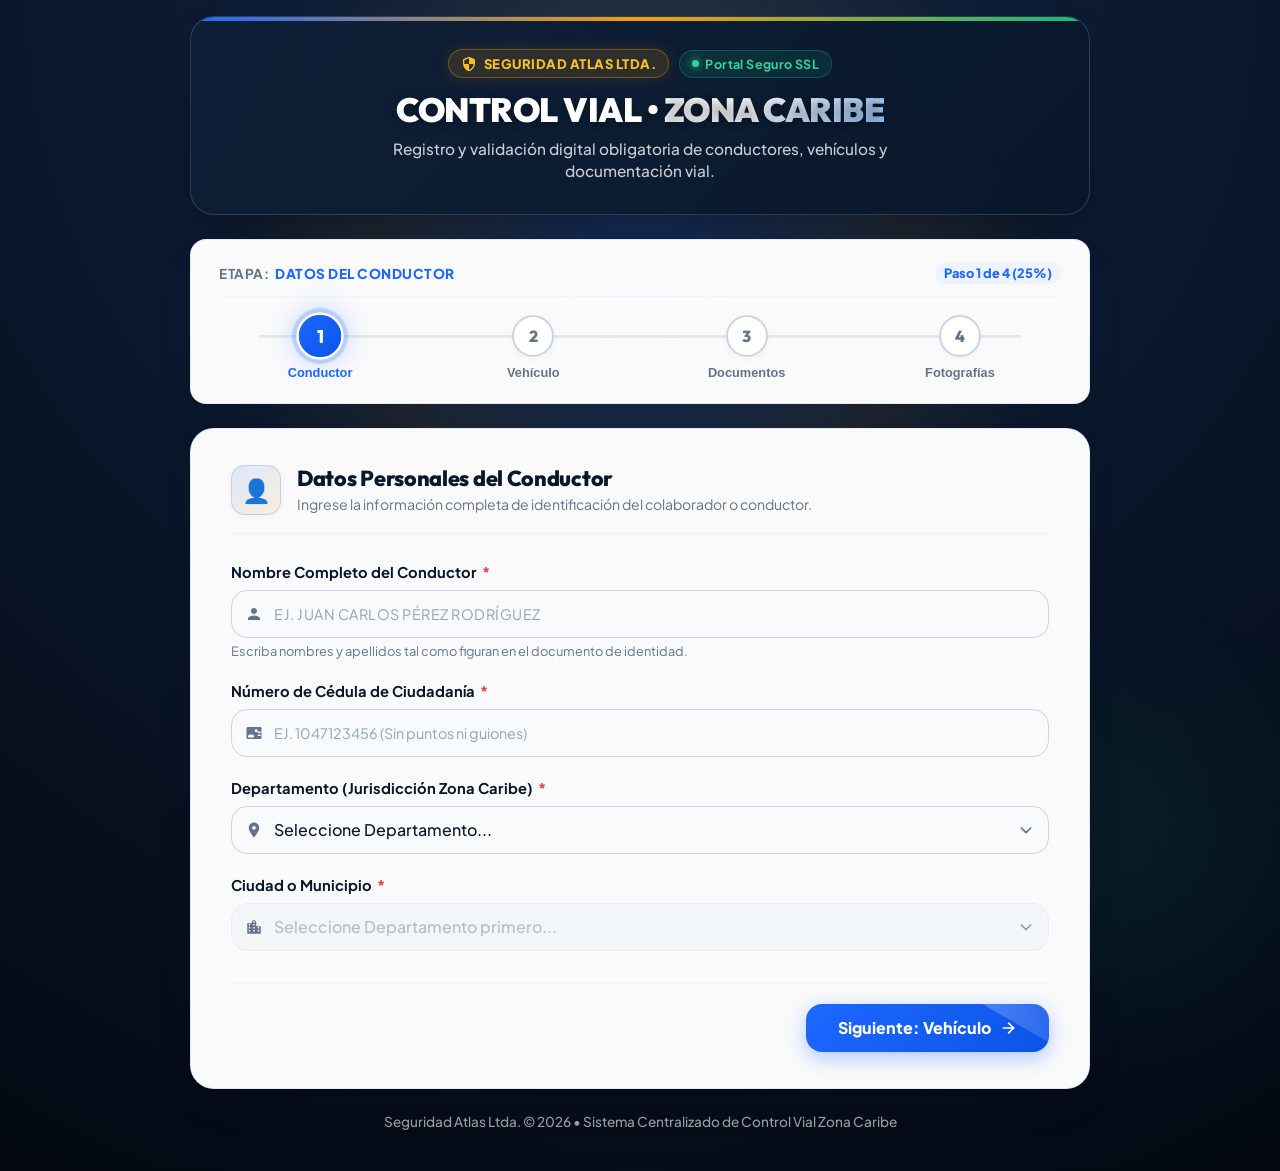
==== google_apps_script_index.html @ eeb98d51 "control vial" ====
<!DOCTYPE html>
<html lang="es">
<head>
  <meta charset="UTF-8">
  <meta name="viewport" content="width=device-width, initial-scale=1.0, maximum-scale=5.0, viewport-fit=cover">
  <title>Control Vial - Registro Caribe | Seguridad Atlas</title>
  
  <!-- Modern Google Fonts -->
  <link rel="preconnect" href="https://fonts.googleapis.com">
  <link rel="preconnect" href="https://fonts.gstatic.com" crossorigin>
  <link href="https://fonts.googleapis.com/css2?family=Outfit:wght@400;500;600;700;800;900&family=Plus+Jakarta+Sans:wght@300;400;500;600;700;800&display=swap" rel="stylesheet">
  
  <style>
/* ==========================================================================
   CONTROL VIAL - SEGURIDAD ATLAS (ZONA CARIBE)
   100% Responsive Ultra-Modern Enterprise Design System
   ========================================================================== */

:root {
  /* Brand Color Palette */
  --primary-navy: #09172a;
  --primary-navy-card: #0e2038;
  --primary-blue: #1d68ff;
  --primary-blue-hover: #0c54e8;
  --primary-blue-glow: rgba(29, 104, 255, 0.35);
  --primary-blue-light: #eef4ff;

  --accent-amber: #f59e0b;
  --accent-amber-hover: #d97706;
  --accent-amber-glow: rgba(245, 158, 11, 0.3);
  --accent-gold: #fbbf24;

  --success-emerald: #10b981;
  --success-emerald-glow: rgba(16, 185, 129, 0.25);
  --success-bg: #ecfdf5;
  --success-border: #a7f3d0;

  --danger-crimson: #ef4444;
  --danger-bg: #fef2f2;
  --danger-border: #fecaca;

  /* Surfaces & Backgrounds */
  --bg-dark: #070f1e;
  --bg-gradient: radial-gradient(circle at 50% 0%, #112544 0%, #081324 60%, #040912 100%);
  --card-bg: rgba(255, 255, 255, 0.98);
  --card-glass: rgba(255, 255, 255, 0.92);
  --card-border: rgba(226, 232, 240, 0.9);
  --input-bg: #f8fafc;
  --input-bg-focus: #ffffff;
  --input-border: #cbd5e1;
  --input-border-focus: #1d68ff;

  /* Typography */
  --font-sans: 'Plus Jakarta Sans', -apple-system, BlinkMacSystemFont, 'Segoe UI', Roboto, Helvetica, Arial, sans-serif;
  --font-heading: 'Outfit', sans-serif;
  --text-dark: #0f172a;
  --text-secondary: #475569;
  --text-muted: #64748b;
  --text-light: #f8fafc;

  /* Shadows */
  --shadow-sm: 0 2px 6px rgba(15, 23, 42, 0.04);
  --shadow-md: 0 8px 24px -4px rgba(15, 23, 42, 0.08), 0 4px 8px -2px rgba(15, 23, 42, 0.04);
  --shadow-lg: 0 20px 40px -10px rgba(9, 23, 42, 0.15), 0 1px 3px rgba(0, 0, 0, 0.05);
  --shadow-xl: 0 25px 50px -12px rgba(0, 0, 0, 0.35);
  --shadow-blue-glow: 0 0 25px rgba(29, 104, 255, 0.35);

  /* Radius */
  --radius-xs: 6px;
  --radius-sm: 10px;
  --radius-md: 16px;
  --radius-lg: 24px;
  --radius-pill: 9999px;

  /* Transitions */
  --transition-smooth: all 0.3s cubic-bezier(0.4, 0, 0.2, 1);
  --transition-bounce: all 0.4s cubic-bezier(0.34, 1.56, 0.64, 1);
}

/* ==========================================================================
   CSS Reset & Responsive Base Setup
   ========================================================================== */
*, *::before, *::after {
  box-sizing: border-box;
  margin: 0;
  padding: 0;
  -webkit-tap-highlight-color: transparent;
}

html {
  scroll-behavior: smooth;
  -webkit-font-smoothing: antialiased;
  -moz-osx-font-smoothing: grayscale;
  font-size: 16px;
}

body {
  font-family: var(--font-sans);
  background: var(--bg-gradient);
  color: var(--text-dark);
  min-height: 100vh;
  min-height: -webkit-fill-available;
  display: flex;
  flex-direction: column;
  align-items: center;
  padding: max(16px, env(safe-area-inset-top)) max(12px, env(safe-area-inset-right)) max(40px, env(safe-area-inset-bottom)) max(12px, env(safe-area-inset-left));
  position: relative;
  overflow-x: hidden;
  width: 100%;
}

/* Atmospheric Ambient Lighting */
body::before {
  content: '';
  position: absolute;
  top: -150px;
  left: 50%;
  transform: translateX(-50%);
  width: min(850px, 120vw);
  height: min(850px, 120vw);
  background: radial-gradient(circle, rgba(29, 104, 255, 0.18) 0%, rgba(245, 158, 11, 0.08) 45%, rgba(0, 0, 0, 0) 70%);
  pointer-events: none;
  z-index: 0;
}

body::after {
  content: '';
  position: fixed;
  bottom: -200px;
  right: -100px;
  width: min(500px, 80vw);
  height: min(500px, 80vw);
  background: radial-gradient(circle, rgba(16, 185, 129, 0.08) 0%, rgba(0, 0, 0, 0) 70%);
  pointer-events: none;
  z-index: 0;
}

.app-container {
  width: 100%;
  max-width: 860px;
  margin: 0 auto;
  position: relative;
  z-index: 1;
}

/* ==========================================================================
   Corporate Header Card
   ========================================================================== */
.header-card {
  background: linear-gradient(135deg, rgba(14, 32, 56, 0.92) 0%, rgba(9, 23, 42, 0.98) 100%);
  backdrop-filter: blur(20px);
  -webkit-backdrop-filter: blur(20px);
  border: 1px solid rgba(255, 255, 255, 0.15);
  border-radius: clamp(16px, 3vw, var(--radius-lg));
  padding: clamp(20px, 4vw, 32px) clamp(16px, 4vw, 32px);
  text-align: center;
  margin-bottom: clamp(16px, 3vw, 24px);
  box-shadow: var(--shadow-xl);
  position: relative;
  overflow: hidden;
  width: 100%;
}

.header-card::before {
  content: '';
  position: absolute;
  top: 0;
  left: 0;
  right: 0;
  height: 4px;
  background: linear-gradient(90deg, #1d68ff 0%, #f59e0b 50%, #10b981 100%);
}

.header-top-meta {
  display: flex;
  align-items: center;
  justify-content: center;
  gap: 10px;
  margin-bottom: 12px;
  flex-wrap: wrap;
}

.brand-badge {
  display: inline-flex;
  align-items: center;
  gap: 7px;
  background: rgba(245, 158, 11, 0.14);
  border: 1px solid rgba(245, 158, 11, 0.35);
  color: var(--accent-gold);
  padding: 5px 12px;
  border-radius: var(--radius-pill);
  font-size: clamp(0.72rem, 2vw, 0.82rem);
  font-weight: 800;
  letter-spacing: 0.5px;
  text-transform: uppercase;
  box-shadow: 0 0 15px rgba(245, 158, 11, 0.15);
}

.brand-badge svg {
  width: 16px;
  height: 16px;
  fill: currentColor;
  flex-shrink: 0;
}

.secure-badge {
  display: inline-flex;
  align-items: center;
  gap: 6px;
  background: rgba(16, 185, 129, 0.12);
  border: 1px solid rgba(16, 185, 129, 0.3);
  color: #34d399;
  padding: 5px 12px;
  border-radius: var(--radius-pill);
  font-size: clamp(0.7rem, 2vw, 0.78rem);
  font-weight: 700;
  letter-spacing: 0.4px;
}

.secure-badge::before {
  content: '';
  width: 7px;
  height: 7px;
  background-color: #34d399;
  border-radius: 50%;
  display: inline-block;
  box-shadow: 0 0 8px #34d399;
  animation: pulse-dot 2s infinite ease-in-out;
  flex-shrink: 0;
}

@keyframes pulse-dot {
  0%, 100% { opacity: 1; transform: scale(1); }
  50% { opacity: 0.4; transform: scale(0.8); }
}

.header-title {
  font-family: var(--font-heading);
  font-size: clamp(1.4rem, 4.5vw, 2.1rem);
  font-weight: 900;
  color: #ffffff;
  letter-spacing: -0.5px;
  line-height: 1.18;
  margin-bottom: 8px;
  text-shadow: 0 2px 10px rgba(0, 0, 0, 0.3);
}

.header-title span {
  background: linear-gradient(135deg, #ffffff 40%, #93c5fd 100%);
  -webkit-background-clip: text;
  -webkit-text-fill-color: transparent;
}

.header-subtitle {
  color: rgba(255, 255, 255, 0.78);
  font-size: clamp(0.82rem, 2.2vw, 0.96rem);
  font-weight: 500;
  max-width: 600px;
  margin: 0 auto;
  line-height: 1.45;
}

/* ==========================================================================
   Multi-Step Wizard Progress Stepper
   ========================================================================== */
.stepper-wrapper {
  background: var(--card-bg);
  border-radius: clamp(14px, 2.5vw, var(--radius-md));
  padding: clamp(14px, 3vw, 22px) clamp(12px, 3vw, 28px);
  margin-bottom: clamp(16px, 3vw, 24px);
  box-shadow: var(--shadow-lg);
  border: 1px solid var(--card-border);
  position: relative;
  width: 100%;
}

.stepper-header {
  display: flex;
  justify-content: space-between;
  align-items: center;
  margin-bottom: clamp(12px, 2.5vw, 18px);
  padding-bottom: clamp(8px, 2vw, 12px);
  border-bottom: 1px solid #f1f5f9;
  gap: 8px;
}

.stepper-title-info {
  display: flex;
  align-items: center;
  gap: 6px;
  font-size: clamp(0.75rem, 2vw, 0.85rem);
  font-weight: 700;
  color: var(--text-muted);
  text-transform: uppercase;
  letter-spacing: 0.5px;
  overflow: hidden;
  text-overflow: ellipsis;
  white-space: nowrap;
}

.stepper-current-name {
  color: var(--primary-blue);
  font-weight: 800;
}

.stepper-pct-badge {
  background: var(--primary-blue-light);
  color: var(--primary-blue);
  font-weight: 800;
  font-size: clamp(0.72rem, 1.8vw, 0.8rem);
  padding: 3px 9px;
  border-radius: var(--radius-pill);
  flex-shrink: 0;
}

.stepper-steps {
  display: flex;
  justify-content: space-between;
  position: relative;
  width: 100%;
}

.stepper-steps::before {
  content: '';
  position: absolute;
  top: clamp(17px, 2.5vw, 20px);
  left: clamp(20px, 5vw, 40px);
  right: clamp(20px, 5vw, 40px);
  height: 3px;
  background: #e2e8f0;
  border-radius: 4px;
  z-index: 0;
}

.stepper-progress-bar {
  position: absolute;
  top: clamp(17px, 2.5vw, 20px);
  left: clamp(20px, 5vw, 40px);
  height: 3px;
  background: linear-gradient(90deg, #1d68ff 0%, #f59e0b 100%);
  border-radius: 4px;
  z-index: 0;
  transition: width 0.45s cubic-bezier(0.4, 0, 0.2, 1);
  width: 0%;
  box-shadow: 0 0 10px rgba(29, 104, 255, 0.5);
}

.step-item {
  position: relative;
  z-index: 1;
  display: flex;
  flex-direction: column;
  align-items: center;
  cursor: pointer;
  background: transparent;
  border: none;
  width: 24%;
  outline: none;
  transition: var(--transition-smooth);
  padding: 0 2px;
}

.step-circle {
  width: clamp(34px, 5vw, 42px);
  height: clamp(34px, 5vw, 42px);
  border-radius: 50%;
  background: #ffffff;
  border: 2.5px solid #cbd5e1;
  color: var(--text-muted);
  display: flex;
  align-items: center;
  justify-content: center;
  font-weight: 800;
  font-size: clamp(0.85rem, 2.2vw, 1rem);
  font-family: var(--font-heading);
  transition: var(--transition-bounce);
  box-shadow: var(--shadow-sm);
  flex-shrink: 0;
}

.step-circle svg {
  width: clamp(14px, 2.2vw, 18px);
  height: clamp(14px, 2.2vw, 18px);
  fill: currentColor;
  display: none;
}

.step-item:hover .step-circle {
  border-color: var(--primary-blue);
  transform: translateY(-2px);
}

.step-item.active .step-circle {
  background: linear-gradient(135deg, #1d68ff, #0c54e8);
  border-color: #ffffff;
  color: #ffffff;
  box-shadow: var(--shadow-blue-glow), 0 0 0 4px rgba(29, 104, 255, 0.2);
  transform: scale(1.12);
}

.step-item.completed .step-circle {
  background: linear-gradient(135deg, #10b981, #059669);
  border-color: #ffffff;
  color: #ffffff;
  box-shadow: var(--shadow-sm);
}

.step-item.completed .step-circle span {
  display: none;
}

.step-item.completed .step-circle svg {
  display: block;
}

.step-label {
  font-size: clamp(0.68rem, 1.8vw, 0.8rem);
  font-weight: 600;
  color: var(--text-muted);
  margin-top: 8px;
  text-align: center;
  transition: color 0.3s ease;
  white-space: normal;
  line-height: 1.2;
}

.step-item.active .step-label {
  color: var(--primary-blue);
  font-weight: 800;
}

.step-item.completed .step-label {
  color: var(--text-dark);
  font-weight: 700;
}

/* ==========================================================================
   Card Section Panel
   ========================================================================== */
.form-card {
  background: var(--card-bg);
  border-radius: clamp(16px, 3vw, var(--radius-lg));
  padding: clamp(20px, 4vw, 36px) clamp(16px, 4vw, 40px);
  box-shadow: var(--shadow-lg);
  border: 1px solid var(--card-border);
  backdrop-filter: blur(16px);
  margin-bottom: clamp(16px, 3vw, 24px);
  display: none;
  animation: cardSlideIn 0.38s cubic-bezier(0.16, 1, 0.3, 1) forwards;
  width: 100%;
}

.form-card.active {
  display: block;
}

@keyframes cardSlideIn {
  from {
    opacity: 0;
    transform: translateY(14px) scale(0.99);
  }
  to {
    opacity: 1;
    transform: translateY(0) scale(1);
  }
}

.section-header {
  display: flex;
  align-items: center;
  gap: clamp(12px, 2.5vw, 16px);
  margin-bottom: clamp(18px, 3vw, 28px);
  padding-bottom: clamp(12px, 2vw, 18px);
  border-bottom: 2px solid #f1f5f9;
  position: relative;
}

.section-icon {
  width: clamp(42px, 6vw, 50px);
  height: clamp(42px, 6vw, 50px);
  border-radius: clamp(10px, 2vw, 14px);
  background: linear-gradient(135deg, rgba(29, 104, 255, 0.12), rgba(245, 158, 11, 0.12));
  border: 1px solid rgba(29, 104, 255, 0.2);
  color: var(--primary-blue);
  display: flex;
  align-items: center;
  justify-content: center;
  font-size: clamp(1.2rem, 3vw, 1.45rem);
  flex-shrink: 0;
  box-shadow: var(--shadow-sm);
}

.section-title-text h3 {
  font-family: var(--font-heading);
  font-size: clamp(1.15rem, 2.8vw, 1.35rem);
  font-weight: 800;
  color: var(--primary-navy);
  letter-spacing: -0.3px;
  line-height: 1.25;
}

.section-title-text p {
  font-size: clamp(0.78rem, 2vw, 0.88rem);
  color: var(--text-muted);
  margin-top: 3px;
  line-height: 1.4;
}

/* ==========================================================================
   Form Controls, Inputs & Selects
   ========================================================================== */
.form-group {
  margin-bottom: clamp(16px, 2.5vw, 22px);
  position: relative;
  width: 100%;
}

.form-label {
  display: flex;
  align-items: center;
  gap: 5px;
  font-size: clamp(0.85rem, 2vw, 0.92rem);
  font-weight: 700;
  color: var(--primary-navy);
  margin-bottom: 7px;
  line-height: 1.35;
}

.form-label span.req {
  color: var(--danger-crimson);
  font-weight: 800;
}

.input-wrapper {
  position: relative;
  display: flex;
  align-items: center;
  width: 100%;
}

.input-icon {
  position: absolute;
  left: 14px;
  color: var(--text-muted);
  pointer-events: none;
  display: flex;
  align-items: center;
  justify-content: center;
  transition: color 0.25s ease;
  z-index: 1;
}

.input-icon svg {
  width: 18px;
  height: 18px;
  fill: currentColor;
}

.form-control, .form-select {
  width: 100%;
  min-height: 48px;
  padding: 12px 14px 12px 42px;
  font-size: 16px; /* Previene zoom involuntario en navegadores iOS Safari */
  font-family: inherit;
  font-weight: 500;
  color: var(--text-dark);
  background-color: var(--input-bg);
  border: 1.5px solid var(--input-border);
  border-radius: clamp(10px, 2vw, var(--radius-md));
  transition: var(--transition-smooth);
  outline: none;
  -webkit-appearance: none;
}

.form-control.no-icon, .form-select.no-icon {
  padding-left: 14px;
}

.form-control:focus, .form-select:focus {
  border-color: var(--primary-blue);
  background-color: var(--input-bg-focus);
  box-shadow: 0 0 0 4px rgba(29, 104, 255, 0.14);
}

.form-control.input-error, .form-select.input-error {
  border-color: var(--danger-crimson);
  background-color: var(--danger-bg);
  animation: shake 0.3s ease;
}

@keyframes shake {
  0%, 100% { transform: translateX(0); }
  25% { transform: translateX(-4px); }
  75% { transform: translateX(4px); }
}

.form-control:focus + .input-icon,
.input-wrapper:focus-within .input-icon {
  color: var(--primary-blue);
}

.form-control.uppercase {
  text-transform: uppercase;
  letter-spacing: 0.5px;
}

.form-control::placeholder {
  color: #94a3b8;
  font-weight: 400;
  font-size: 0.9rem;
}

.form-select {
  cursor: pointer;
  appearance: none;
  background-image: url("data:image/svg+xml,%3Csvg xmlns='http://www.w3.org/2000/svg' fill='none' viewBox='0 0 24 24' stroke='%2364748b' stroke-width='2.5'%3E%3Cpath stroke-linecap='round' stroke-linejoin='round' d='M19 9l-7 7-7-7'%3E%3C/path%3E%3C/svg%3E");
  background-repeat: no-repeat;
  background-position: right 14px center;
  background-size: 16px;
  padding-right: 40px;
}

.form-select:disabled {
  background-color: #f1f5f9;
  color: #94a3b8;
  cursor: not-allowed;
  border-color: #e2e8f0;
}

.form-hint {
  font-size: clamp(0.74rem, 1.8vw, 0.8rem);
  color: var(--text-muted);
  margin-top: 5px;
  display: flex;
  align-items: center;
  gap: 4px;
  line-height: 1.35;
}

/* ==========================================================================
   Custom Radio Toggle Buttons (Owner Selector)
   ========================================================================== */
.toggle-group {
  display: grid;
  grid-template-columns: repeat(auto-fit, minmax(180px, 1fr));
  gap: clamp(10px, 2vw, 14px);
  width: 100%;
}

.toggle-option {
  position: relative;
  width: 100%;
}

.toggle-option input[type="radio"] {
  position: absolute;
  opacity: 0;
  width: 0;
  height: 0;
}

.toggle-btn {
  display: flex;
  align-items: center;
  justify-content: center;
  gap: 8px;
  padding: clamp(12px, 2.5vw, 16px) clamp(10px, 2vw, 14px);
  min-height: 48px;
  border-radius: clamp(10px, 2vw, var(--radius-md));
  border: 2px solid #e2e8f0;
  background: var(--input-bg);
  color: var(--text-secondary);
  font-weight: 700;
  font-size: clamp(0.85rem, 2vw, 0.95rem);
  cursor: pointer;
  transition: var(--transition-smooth);
  user-select: none;
  text-align: center;
}

.toggle-btn svg {
  flex-shrink: 0;
}

.toggle-btn:hover {
  border-color: #cbd5e1;
  background: #ffffff;
}

.toggle-option input[type="radio"]:checked + .toggle-btn.btn-si {
  background: linear-gradient(135deg, rgba(29, 104, 255, 0.08), rgba(29, 104, 255, 0.02));
  border-color: var(--primary-blue);
  color: var(--primary-blue);
  box-shadow: 0 4px 16px rgba(29, 104, 255, 0.18);
}

.toggle-option input[type="radio"]:checked + .toggle-btn.btn-no {
  background: linear-gradient(135deg, rgba(239, 68, 68, 0.08), rgba(239, 68, 68, 0.02));
  border-color: var(--danger-crimson);
  color: var(--danger-crimson);
  box-shadow: 0 4px 16px rgba(239, 68, 68, 0.18);
}

/* ==========================================================================
   Conditional Box (Owner Info)
   ========================================================================== */
.conditional-box {
  background: linear-gradient(135deg, #f0f7ff 0%, #e6f0fa 100%);
  border: 2px dashed rgba(29, 104, 255, 0.4);
  border-radius: clamp(12px, 2vw, var(--radius-md));
  padding: clamp(16px, 3vw, 24px);
  margin-top: 18px;
  display: none;
  animation: cardSlideIn 0.35s ease;
  width: 100%;
}

.conditional-box.active {
  display: block;
}

.conditional-box-title {
  font-size: clamp(0.88rem, 2.2vw, 0.98rem);
  font-weight: 800;
  color: var(--primary-blue);
  margin-bottom: 16px;
  display: flex;
  align-items: center;
  gap: 8px;
  line-height: 1.35;
}

.conditional-box-title svg {
  flex-shrink: 0;
}

/* ==========================================================================
   File Upload Cards & Grid (100% Fluid Responsive)
   ========================================================================== */
.upload-grid {
  display: grid;
  grid-template-columns: repeat(auto-fit, minmax(min(100%, 250px), 1fr));
  gap: clamp(12px, 2.5vw, 18px);
  width: 100%;
}

.upload-card {
  background: #ffffff;
  border: 2px dashed #cbd5e1;
  border-radius: clamp(12px, 2vw, var(--radius-md));
  padding: clamp(16px, 3vw, 20px) 14px;
  text-align: center;
  position: relative;
  transition: var(--transition-smooth);
  display: flex;
  flex-direction: column;
  align-items: center;
  justify-content: center;
  min-height: clamp(160px, 25vw, 180px);
  cursor: pointer;
  box-shadow: var(--shadow-sm);
  overflow: hidden;
  width: 100%;
}

.upload-card:hover {
  border-color: var(--primary-blue);
  background: rgba(29, 104, 255, 0.03);
  transform: translateY(-2px);
  box-shadow: var(--shadow-md);
}

.upload-card.has-file {
  border-style: solid;
  border-color: var(--success-emerald);
  background: linear-gradient(135deg, rgba(16, 185, 129, 0.04), rgba(255, 255, 255, 0.9));
  box-shadow: 0 6px 18px rgba(16, 185, 129, 0.15);
}

.upload-card input[type="file"] {
  position: absolute;
  top: 0;
  left: 0;
  width: 100%;
  height: 100%;
  opacity: 0;
  cursor: pointer;
  z-index: 2;
}

.upload-icon {
  width: clamp(42px, 6vw, 48px);
  height: clamp(42px, 6vw, 48px);
  border-radius: 50%;
  background: #f1f5f9;
  color: var(--primary-blue);
  display: flex;
  align-items: center;
  justify-content: center;
  font-size: clamp(1.15rem, 3vw, 1.3rem);
  margin-bottom: 10px;
  transition: var(--transition-bounce);
  flex-shrink: 0;
}

.upload-card:hover .upload-icon {
  transform: scale(1.08);
  background: var(--primary-blue-light);
}

.upload-label {
  font-size: clamp(0.85rem, 2vw, 0.92rem);
  font-weight: 800;
  color: var(--primary-navy);
  margin-bottom: 4px;
  line-height: 1.3;
}

.upload-hint {
  font-size: clamp(0.72rem, 1.8vw, 0.78rem);
  color: var(--text-muted);
  margin-bottom: 4px;
}

.preview-container {
  width: 100%;
  display: none;
  position: relative;
  margin-top: 8px;
}

.preview-thumb {
  width: 100%;
  height: clamp(95px, 18vw, 115px);
  object-fit: cover;
  border-radius: var(--radius-sm);
  border: 1px solid #e2e8f0;
  box-shadow: var(--shadow-sm);
  display: block;
}

.upload-card.has-file .preview-container {
  display: block;
}

.upload-card.has-file .upload-icon,
.upload-card.has-file .upload-hint {
  display: none;
}

.status-badge {
  display: inline-flex;
  align-items: center;
  gap: 5px;
  font-size: clamp(0.7rem, 1.8vw, 0.75rem);
  font-weight: 800;
  padding: 4px 10px;
  border-radius: var(--radius-pill);
  margin-top: 8px;
  background: #f1f5f9;
  color: var(--text-muted);
  transition: var(--transition-smooth);
}

.upload-card.has-file .status-badge {
  background: var(--success-bg);
  color: var(--success-emerald);
  border: 1px solid var(--success-border);
}

/* ==========================================================================
   Checkbox Terms & Policies
   ========================================================================== */
.checkbox-container {
  display: flex;
  align-items: flex-start;
  gap: 12px;
  background: #f8fafc;
  border: 1.5px solid #e2e8f0;
  border-radius: clamp(10px, 2vw, var(--radius-md));
  padding: clamp(14px, 3vw, 18px) clamp(14px, 3vw, 22px);
  margin-top: 14px;
  transition: var(--transition-smooth);
  width: 100%;
}

.checkbox-container:hover {
  border-color: #cbd5e1;
  background: #ffffff;
}

.checkbox-container input[type="checkbox"] {
  width: 20px;
  height: 20px;
  accent-color: var(--primary-blue);
  cursor: pointer;
  margin-top: 2px;
  flex-shrink: 0;
}

.checkbox-label {
  font-size: clamp(0.82rem, 2vw, 0.9rem);
  color: var(--text-secondary);
  line-height: 1.5;
}

.checkbox-label a {
  color: var(--primary-blue);
  font-weight: 700;
  text-decoration: underline;
  text-underline-offset: 3px;
  transition: color 0.2s ease;
}

.checkbox-label a:hover {
  color: var(--primary-blue-hover);
}

/* ==========================================================================
   Navigation Action Buttons
   ========================================================================== */
.action-buttons {
  display: flex;
  justify-content: space-between;
  align-items: center;
  gap: 14px;
  margin-top: clamp(22px, 4vw, 32px);
  padding-top: clamp(16px, 3vw, 20px);
  border-top: 1px solid #f1f5f9;
  width: 100%;
}

.btn-nav {
  min-height: 48px;
  padding: 13px clamp(18px, 3.5vw, 32px);
  font-size: clamp(0.92rem, 2.2vw, 1rem);
  font-weight: 800;
  font-family: inherit;
  border-radius: clamp(10px, 2vw, var(--radius-md));
  border: none;
  cursor: pointer;
  display: inline-flex;
  align-items: center;
  justify-content: center;
  gap: 8px;
  transition: var(--transition-bounce);
  position: relative;
  overflow: hidden;
}

.btn-prev {
  background: #ffffff;
  color: var(--primary-navy);
  border: 1.5px solid #cbd5e1;
  box-shadow: var(--shadow-sm);
}

.btn-prev:hover {
  background: #f1f5f9;
  border-color: #94a3b8;
  transform: translateX(-3px);
}

.btn-next, .btn-submit {
  background: linear-gradient(135deg, #1d68ff 0%, #0c54e8 100%);
  color: #ffffff;
  box-shadow: 0 6px 20px rgba(29, 104, 255, 0.35);
  margin-left: auto;
}

.btn-next:hover, .btn-submit:hover {
  transform: translateY(-2px);
  box-shadow: 0 10px 25px rgba(29, 104, 255, 0.5);
}

.btn-submit {
  background: linear-gradient(135deg, #1d68ff 0%, #059669 100%);
  padding: 15px clamp(20px, 4vw, 40px);
  box-shadow: 0 8px 24px rgba(16, 185, 129, 0.35);
}

.btn-submit:hover {
  box-shadow: 0 12px 30px rgba(16, 185, 129, 0.55);
}

.btn-next::after, .btn-submit::after {
  content: '';
  position: absolute;
  top: -50%;
  left: -50%;
  width: 200%;
  height: 200%;
  background: linear-gradient(
    60deg,
    rgba(255, 255, 255, 0) 20%,
    rgba(255, 255, 255, 0.25) 50%,
    rgba(255, 255, 255, 0) 80%
  );
  transform: rotate(30deg) translateY(-100%);
  transition: transform 0.75s ease;
}

.btn-next:hover::after, .btn-submit:hover::after {
  transform: rotate(30deg) translateY(100%);
}

.btn-disabled, button:disabled {
  opacity: 0.5;
  cursor: not-allowed;
  transform: none !important;
  box-shadow: none !important;
}

/* ==========================================================================
   Alert Banner & Toast
   ========================================================================== */
.alert-box {
  padding: 14px 18px;
  border-radius: clamp(10px, 2vw, var(--radius-md));
  margin-bottom: 20px;
  font-size: clamp(0.85rem, 2vw, 0.94rem);
  font-weight: 600;
  display: flex;
  align-items: center;
  gap: 10px;
  display: none;
  box-shadow: var(--shadow-md);
  animation: cardSlideIn 0.3s ease;
  width: 100%;
}

.alert-box.active {
  display: flex;
}

.alert-danger {
  background: var(--danger-bg);
  border: 1.5px solid var(--danger-border);
  color: #991b1b;
}

.alert-success {
  background: var(--success-bg);
  border: 1.5px solid var(--success-border);
  color: #065f46;
}

/* ==========================================================================
   Loading Overlay & Responsive Modal
   ========================================================================== */
.loading-overlay {
  position: fixed;
  top: 0;
  left: 0;
  width: 100vw;
  height: 100vh;
  height: 100dvh;
  background: rgba(7, 15, 30, 0.9);
  backdrop-filter: blur(16px);
  -webkit-backdrop-filter: blur(16px);
  display: flex;
  flex-direction: column;
  align-items: center;
  justify-content: center;
  z-index: 99999;
  opacity: 0;
  pointer-events: none;
  transition: opacity 0.35s ease;
  padding: 16px;
}

.loading-overlay.active {
  opacity: 1;
  pointer-events: auto;
}

.loading-card {
  background: rgba(14, 32, 56, 0.96);
  border: 1px solid rgba(255, 255, 255, 0.15);
  border-radius: clamp(16px, 3vw, var(--radius-lg));
  padding: clamp(24px, 5vw, 40px) clamp(20px, 5vw, 44px);
  text-align: center;
  max-width: 480px;
  width: 100%;
  box-shadow: var(--shadow-xl);
  display: flex;
  flex-direction: column;
  align-items: center;
  max-height: 90vh;
  overflow-y: auto;
}

.spinner-ring {
  width: clamp(54px, 8vw, 68px);
  height: clamp(54px, 8vw, 68px);
  position: relative;
  margin-bottom: 20px;
  flex-shrink: 0;
}

.spinner-ring div {
  box-sizing: border-box;
  display: block;
  position: absolute;
  width: clamp(48px, 7vw, 60px);
  height: clamp(48px, 7vw, 60px);
  margin: 3px;
  border: 3.5px solid var(--primary-blue);
  border-radius: 50%;
  animation: spinner-ring 1.2s cubic-bezier(0.5, 0, 0.5, 1) infinite;
  border-color: var(--accent-amber) transparent transparent transparent;
}

.spinner-ring div:nth-child(1) { animation-delay: -0.45s; }
.spinner-ring div:nth-child(2) { animation-delay: -0.3s; }
.spinner-ring div:nth-child(3) { animation-delay: -0.15s; }

@keyframes spinner-ring {
  0% { transform: rotate(0deg); }
  100% { transform: rotate(360deg); }
}

.loading-text {
  color: #ffffff;
  font-family: var(--font-heading);
  font-size: clamp(1.2rem, 3.5vw, 1.4rem);
  font-weight: 800;
  letter-spacing: -0.3px;
}

.loading-subtext {
  color: rgba(255, 255, 255, 0.72);
  font-size: clamp(0.82rem, 2vw, 0.92rem);
  margin-top: 6px;
  line-height: 1.45;
}

.loading-steps {
  margin-top: 18px;
  display: flex;
  flex-direction: column;
  gap: 7px;
  width: 100%;
  text-align: left;
}

.loading-step-item {
  display: flex;
  align-items: center;
  gap: 8px;
  font-size: clamp(0.78rem, 1.8vw, 0.85rem);
  color: rgba(255, 255, 255, 0.6);
  line-height: 1.35;
}

.loading-step-item.active {
  color: var(--accent-gold);
  font-weight: 700;
}

.loading-step-item.done {
  color: #34d399;
  font-weight: 700;
}

/* ==========================================================================
   Success Modal Feedback
   ========================================================================== */
.custom-modal-overlay {
  position: fixed;
  top: 0;
  left: 0;
  width: 100vw;
  height: 100vh;
  height: 100dvh;
  background: rgba(7, 15, 30, 0.88);
  backdrop-filter: blur(14px);
  display: flex;
  align-items: center;
  justify-content: center;
  z-index: 100000;
  opacity: 0;
  pointer-events: none;
  transition: opacity 0.3s ease;
  padding: 16px;
}

.custom-modal-overlay.active {
  opacity: 1;
  pointer-events: auto;
}

.custom-modal-card {
  background: #ffffff;
  border-radius: clamp(16px, 3vw, var(--radius-lg));
  padding: clamp(28px, 5vw, 36px) clamp(20px, 4vw, 32px);
  text-align: center;
  max-width: 460px;
  width: 100%;
  box-shadow: var(--shadow-xl);
  transform: scale(0.95);
  transition: transform 0.3s cubic-bezier(0.34, 1.56, 0.64, 1);
  max-height: 90vh;
  overflow-y: auto;
}

.custom-modal-overlay.active .custom-modal-card {
  transform: scale(1);
}

.modal-icon-badge {
  width: clamp(56px, 8vw, 68px);
  height: clamp(56px, 8vw, 68px);
  border-radius: 50%;
  background: var(--success-bg);
  border: 2px solid var(--success-border);
  color: var(--success-emerald);
  display: flex;
  align-items: center;
  justify-content: center;
  font-size: clamp(1.6rem, 3.5vw, 2rem);
  margin: 0 auto 16px auto;
  box-shadow: var(--shadow-sm);
  flex-shrink: 0;
}

.modal-title {
  font-family: var(--font-heading);
  font-size: clamp(1.25rem, 3.5vw, 1.45rem);
  font-weight: 800;
  color: var(--primary-navy);
  margin-bottom: 8px;
}

.modal-desc {
  font-size: clamp(0.85rem, 2vw, 0.92rem);
  color: var(--text-secondary);
  line-height: 1.5;
  margin-bottom: 22px;
}

.btn-modal-close {
  background: var(--primary-blue);
  color: #ffffff;
  border: none;
  min-height: 46px;
  padding: 12px 30px;
  font-size: clamp(0.9rem, 2vw, 0.96rem);
  font-weight: 700;
  border-radius: clamp(10px, 2vw, var(--radius-md));
  cursor: pointer;
  transition: var(--transition-smooth);
  width: 100%;
  max-width: 260px;
}

.btn-modal-close:hover {
  background: var(--primary-blue-hover);
  transform: translateY(-1px);
}

/* ==========================================================================
   Footer
   ========================================================================== */
.footer-text {
  text-align: center;
  color: rgba(255, 255, 255, 0.6);
  font-size: clamp(0.75rem, 1.8vw, 0.85rem);
  margin-top: clamp(16px, 3vw, 24px);
  font-weight: 500;
  line-height: 1.4;
}

/* ==========================================================================
   Comprehensive Media Queries for 100% Responsiveness
   ========================================================================== */

/* Tablet & Smaller Screens (< 768px) */
@media (max-width: 768px) {
  .upload-grid {
    grid-template-columns: repeat(auto-fit, minmax(220px, 1fr));
  }
}

/* Mobile Devices (< 640px) */
@media (max-width: 640px) {
  body {
    padding: max(12px, env(safe-area-inset-top)) max(8px, env(safe-area-inset-right)) max(30px, env(safe-area-inset-bottom)) max(8px, env(safe-area-inset-left));
  }

  .stepper-steps::before, .stepper-progress-bar {
    left: 18px;
    right: 18px;
  }

  .step-label {
    font-size: 0.65rem;
    margin-top: 5px;
  }

  .upload-grid {
    grid-template-columns: 1fr;
  }

  .action-buttons {
    flex-direction: column-reverse;
    gap: 10px;
  }

  .btn-nav {
    width: 100%;
    margin-left: 0;
  }

  .toggle-group {
    grid-template-columns: 1fr;
  }
}

/* Extra Small Phones (< 380px) */
@media (max-width: 380px) {
  .header-top-meta {
    flex-direction: column;
    gap: 6px;
  }

  .stepper-header {
    flex-direction: column;
    align-items: flex-start;
    gap: 4px;
  }

  .stepper-pct-badge {
    align-self: flex-start;
  }

  .step-label {
    display: none;
  }

  .stepper-steps::before, .stepper-progress-bar {
    top: 17px;
  }
}

/* Large Screens (Desktop > 1200px) */
@media (min-width: 1200px) {
  .app-container {
    max-width: 900px;
  }
}
  </style>
</head>
<body>

  <div class="app-container">
    
    <!-- Encabezado de Marca Corporativa -->
    <header class="header-card">
      <div class="header-top-meta">
        <div class="brand-badge">
          <svg viewBox="0 0 24 24"><path d="M12 1L3 5v6c0 5.55 3.84 10.74 9 12 5.16-1.26 9-6.45 9-12V5l-9-4zm0 10.99h7c-.53 4.12-3.28 7.79-7 8.94V12H5V6.3l7-3.11v8.8s0 0 0 0z"/></svg>
          Seguridad Atlas Ltda.
        </div>
        <div class="secure-badge">
          Portal Seguro SSL
        </div>
      </div>
      <h1 class="header-title">CONTROL VIAL • <span>ZONA CARIBE</span></h1>
      <p class="header-subtitle">Registro y validación digital obligatoria de conductores, vehículos y documentación vial.</p>
    </header>

    <!-- Barra de Progreso Multi-Paso (Stepper) -->
    <div class="stepper-wrapper">
      <div class="stepper-header">
        <div class="stepper-title-info">
          <span>ETAPA:</span>
          <span class="stepper-current-name" id="stepCurrentName">Datos del Conductor</span>
        </div>
        <span class="stepper-pct-badge" id="stepPctBadge">Paso 1 de 4 (25%)</span>
      </div>

      <div class="stepper-steps">
        <div class="stepper-progress-bar" id="progressBar"></div>

        <button class="step-item active" type="button" onclick="goToStep(1)">
          <div class="step-circle">
            <span>1</span>
            <svg viewBox="0 0 24 24"><path d="M9 16.17L4.83 12l-1.42 1.41L9 19 21 7l-1.41-1.41z"/></svg>
          </div>
          <div class="step-label">Conductor</div>
        </button>

        <button class="step-item" type="button" onclick="goToStep(2)">
          <div class="step-circle">
            <span>2</span>
            <svg viewBox="0 0 24 24"><path d="M9 16.17L4.83 12l-1.42 1.41L9 19 21 7l-1.41-1.41z"/></svg>
          </div>
          <div class="step-label">Vehículo</div>
        </button>

        <button class="step-item" type="button" onclick="goToStep(3)">
          <div class="step-circle">
            <span>3</span>
            <svg viewBox="0 0 24 24"><path d="M9 16.17L4.83 12l-1.42 1.41L9 19 21 7l-1.41-1.41z"/></svg>
          </div>
          <div class="step-label">Documentos</div>
        </button>

        <button class="step-item" type="button" onclick="goToStep(4)">
          <div class="step-circle">
            <span>4</span>
            <svg viewBox="0 0 24 24"><path d="M9 16.17L4.83 12l-1.42 1.41L9 19 21 7l-1.41-1.41z"/></svg>
          </div>
          <div class="step-label">Fotografías</div>
        </button>
      </div>
    </div>

    <!-- Caja de Alerta Global -->
    <div class="alert-box" id="alertBox"></div>

    <!-- Formulario Principal -->
    <form id="formVial" novalidate>
      
      <!-- ================= PASO 1: DATOS PERSONALES ================= -->
      <div class="form-card active" data-step="1">
        <div class="section-header">
          <div class="section-icon">👤</div>
          <div class="section-title-text">
            <h3>Datos Personales del Conductor</h3>
            <p>Ingrese la información completa de identificación del colaborador o conductor.</p>
          </div>
        </div>

        <div class="form-group">
          <label class="form-label" for="nombre">
            Nombre Completo del Conductor <span class="req">*</span>
          </label>
          <div class="input-wrapper">
            <span class="input-icon">
              <svg viewBox="0 0 24 24"><path d="M12 12c2.21 0 4-1.79 4-4s-1.79-4-4-4-4 1.79-4 4 1.79 4 4 4zm0 2c-2.67 0-8 1.34-8 4v2h16v-2c0-2.66-5.33-4-8-4z"/></svg>
            </span>
            <input type="text" id="nombre" class="form-control uppercase" placeholder="EJ. JUAN CARLOS PÉREZ RODRÍGUEZ" required autocomplete="name">
          </div>
          <div class="form-hint">Escriba nombres y apellidos tal como figuran en el documento de identidad.</div>
        </div>

        <div class="form-group">
          <label class="form-label" for="documento">
            Número de Cédula de Ciudadanía <span class="req">*</span>
          </label>
          <div class="input-wrapper">
            <span class="input-icon">
              <svg viewBox="0 0 24 24"><path d="M20 4H4c-1.11 0-1.99.89-1.99 2L2 18c0 1.11.89 2 2 2h16c1.11 0 2-.89 2-2V6c0-1.11-.89-2-2-2zm-1 14H5c-.55 0-1-.45-1-1v-1c0-1.1 1.9-2 4-2s4 .9 4 2v1c0 .55-.45 1-1 1zm-4-7c-1.1 0-2-.9-2-2s.9-2 2-2 2 .9 2 2-.9 2-2 2zm6 5h-4v-2h4v2zm0-4h-4v-2h4v2z"/></svg>
            </span>
            <input type="number" id="documento" class="form-control" placeholder="EJ. 1047123456 (Sin puntos ni guiones)" required inputmode="numeric">
          </div>
        </div>

        <div class="form-group">
          <label class="form-label" for="departamento">
            Departamento (Jurisdicción Zona Caribe) <span class="req">*</span>
          </label>
          <div class="input-wrapper">
            <span class="input-icon">
              <svg viewBox="0 0 24 24"><path d="M12 2C8.13 2 5 5.13 5 9c0 5.25 7 13 7 13s7-7.75 7-13c0-3.87-3.13-7-7-7zm0 9.5c-1.38 0-2.5-1.12-2.5-2.5s1.12-2.5 2.5-2.5 2.5 1.12 2.5 2.5-1.12 2.5-2.5 2.5z"/></svg>
            </span>
            <select id="departamento" class="form-select" required>
              <option value="" disabled selected>Seleccione Departamento...</option>
              <option value="ATLANTICO">ATLÁNTICO</option>
              <option value="BOLIVAR">BOLÍVAR</option>
              <option value="MAGDALENA">MAGDALENA</option>
              <option value="CESAR">CESAR</option>
              <option value="LA GUAJIRA">LA GUAJIRA</option>
              <option value="CORDOBA">CÓRDOBA</option>
              <option value="SUCRE">SUCRE</option>
              <option value="SAN ANDRES Y PROVIDENCIA">SAN ANDRÉS Y PROVIDENCIA</option>
            </select>
          </div>
        </div>

        <div class="form-group">
          <label class="form-label" for="ciudad">
            Ciudad o Municipio <span class="req">*</span>
          </label>
          <div class="input-wrapper">
            <span class="input-icon">
              <svg viewBox="0 0 24 24"><path d="M15 11V5l-3-3-3 3v2H3v14h18V11h-6zm-8 7H5v-2h2v2zm0-4H5v-2h2v2zm0-4H5V8h2v2zm6 8h-2v-2h2v2zm0-4h-2v-2h2v2zm0-4h-2V8h2v2zm0-4h-2V4h2v2zm6 12h-2v-2h2v2zm0-4h-2v-2h2v2z"/></svg>
            </span>
            <select id="ciudad" class="form-select" required disabled>
              <option value="" disabled selected>Seleccione Departamento primero...</option>
            </select>
          </div>
        </div>

        <div class="action-buttons">
          <div></div>
          <button type="button" class="btn-nav btn-next" onclick="nextStep()">
            Siguiente: Vehículo
            <svg width="18" height="18" viewBox="0 0 24 24" fill="currentColor"><path d="M5 13h11.86l-5.43 5.43 1.42 1.42L21.14 12l-8.29-7.85-1.42 1.42L16.86 11H5v2z"/></svg>
          </button>
        </div>
      </div>

      <!-- ================= PASO 2: DATOS DEL VEHÍCULO ================= -->
      <div class="form-card" data-step="2">
        <div class="section-header">
          <div class="section-icon">🏍️</div>
          <div class="section-title-text">
            <h3>Datos del Vehículo y Propiedad</h3>
            <p>Registre la placa e información de titularidad del vehículo asignado para la operación.</p>
          </div>
        </div>

        <div class="form-group">
          <label class="form-label" for="placa">
            Placa de la Moto o Vehículo <span class="req">*</span>
          </label>
          <div class="input-wrapper">
            <span class="input-icon">
              <svg viewBox="0 0 24 24"><path d="M18.92 6.01C18.72 5.42 18.16 5 17.5 5h-11c-.66 0-1.21.42-1.42 1.01L3 12v8c0 .55.45 1 1 1h1c.55 0 1-.45 1-1v-1h12v1c0 .55.45 1 1 1h1c.55 0 1-.45 1-1v-8l-2.08-5.99zM6.5 16c-.83 0-1.5-.67-1.5-1.5S5.67 13 6.5 13s1.5.67 1.5 1.5S7.33 16 6.5 16zm11 0c-.83 0-1.5-.67-1.5-1.5s.67-1.5 1.5-1.5 1.5.67 1.5 1.5-.67 1.5-1.5 1.5zM5 11l1.5-4.5h11L19 11H5z"/></svg>
            </span>
            <input type="text" id="placa" class="form-control uppercase" placeholder="EJ. ABC12D ó QWE123" maxlength="6" required>
          </div>
          <div class="form-hint">Máximo 6 caracteres alfanuméricos sin espacios.</div>
        </div>

        <div class="form-group">
          <label class="form-label">
            ¿Es usted el propietario registrado del vehículo? <span class="req">*</span>
          </label>
          <div class="toggle-group">
            <div class="toggle-option">
              <input type="radio" name="es_propietario" id="prop_si" value="SI" checked>
              <label for="prop_si" class="toggle-btn btn-si">
                <svg width="20" height="20" viewBox="0 0 24 24" fill="currentColor"><path d="M9 16.2L4.8 12l-1.4 1.4L9 19 21 7l-1.4-1.4L9 16.2z"/></svg>
                SÍ, SOY PROPIETARIO
              </label>
            </div>
            <div class="toggle-option">
              <input type="radio" name="es_propietario" id="prop_no" value="NO">
              <label for="prop_no" class="toggle-btn btn-no">
                <svg width="20" height="20" viewBox="0 0 24 24" fill="currentColor"><path d="M19 6.41L17.59 5 12 10.59 6.41 5 5 6.41 10.59 12 5 17.59 6.41 19 12 13.41 17.59 19 19 17.59 13.41 12 19 6.41z"/></svg>
                NO, ES DE UN TERCERO
              </label>
            </div>
          </div>
        </div>

        <!-- Campos adicionales si NO es propietario -->
        <div class="conditional-box" id="boxNoPropietario">
          <div class="conditional-box-title">
            <svg width="20" height="20" viewBox="0 0 24 24" fill="currentColor"><path d="M11 7h2v2h-2zm0 4h2v6h-2zm1-9C6.48 2 2 6.48 2 12s4.48 10 10 10 10-4.48 10-10S17.52 2 12 2zm0 18c-4.41 0-8-3.59-8-8s3.59-8 8-8 8 3.59 8 8-3.59 8-8 8z"/></svg>
            Información del Propietario Real del Vehículo
          </div>
          
          <div class="form-group">
            <label class="form-label" for="nombre_propietario">Nombre Completo del Propietario <span class="req">*</span></label>
            <div class="input-wrapper">
              <span class="input-icon">
                <svg viewBox="0 0 24 24"><path d="M12 12c2.21 0 4-1.79 4-4s-1.79-4-4-4-4 1.79-4 4 1.79 4 4 4zm0 2c-2.67 0-8 1.34-8 4v2h16v-2c0-2.66-5.33-4-8-4z"/></svg>
              </span>
              <input type="text" id="nombre_propietario" class="form-control uppercase" placeholder="NOMBRE DEL PROPIETARIO">
            </div>
          </div>

          <div class="form-group">
            <label class="form-label" for="doc_propietario">Cédula del Propietario <span class="req">*</span></label>
            <div class="input-wrapper">
              <span class="input-icon">
                <svg viewBox="0 0 24 24"><path d="M20 4H4c-1.11 0-1.99.89-1.99 2L2 18c0 1.11.89 2 2 2h16c1.11 0 2-.89 2-2V6c0-1.11-.89-2-2-2zm-1 14H5c-.55 0-1-.45-1-1v-1c0-1.1 1.9-2 4-2s4 .9 4 2v1c0 .55-.45 1-1 1zm-4-7c-1.1 0-2-.9-2-2s.9-2 2-2 2 .9 2 2-.9 2-2 2zm6 5h-4v-2h4v2zm0-4h-4v-2h4v2z"/></svg>
              </span>
              <input type="number" id="doc_propietario" class="form-control" placeholder="NÚMERO DE CÉDULA" inputmode="numeric">
            </div>
          </div>

          <div class="form-group">
            <label class="form-label" for="tel_propietario">Teléfono de Contacto del Propietario <span class="req">*</span></label>
            <div class="input-wrapper">
              <span class="input-icon">
                <svg viewBox="0 0 24 24"><path d="M6.62 10.79c1.44 2.83 3.76 5.14 6.59 6.59l2.2-2.2c.27-.27.67-.36 1.02-.24 1.12.37 2.33.57 3.57.57.55 0 1 .45 1 1V20c0 .55-.45 1-1 1-9.39 0-17-7.61-17-17 0-.55.45-1 1-1h3.5c.55 0 1 .45 1 1 0 1.25.2 2.45.57 3.57.11.35.03.74-.25 1.02l-2.2 2.2z"/></svg>
              </span>
              <input type="tel" id="tel_propietario" class="form-control" placeholder="EJ. 3001234567" inputmode="tel">
            </div>
          </div>
        </div>

        <div class="action-buttons">
          <button type="button" class="btn-nav btn-prev" onclick="prevStep()">
            <svg width="18" height="18" viewBox="0 0 24 24" fill="currentColor"><path d="M19 11H7.14l5.43-5.43L11.15 4.15 2.86 12l8.29 7.85 1.42-1.42L7.14 13H19v-2z"/></svg>
            Atrás
          </button>
          <button type="button" class="btn-nav btn-next" onclick="nextStep()">
            Siguiente: Documentos
            <svg width="18" height="18" viewBox="0 0 24 24" fill="currentColor"><path d="M5 13h11.86l-5.43 5.43 1.42 1.42L21.14 12l-8.29-7.85-1.42 1.42L16.86 11H5v2z"/></svg>
          </button>
        </div>
      </div>

      <!-- ================= PASO 3: CAPTURA DE DOCUMENTOS ================= -->
      <div class="form-card" data-step="3">
        <div class="section-header">
          <div class="section-icon">🪪</div>
          <div class="section-title-text">
            <h3>Captura de Documentos Obligatorios</h3>
            <p>Enfoque bien el documento y use buena iluminación. Puede tomar la foto directamente o adjuntar el archivo.</p>
          </div>
        </div>

        <div class="upload-grid">
          <!-- Cédula Frente -->
          <div class="upload-card">
            <input type="file" id="cedula_frente" accept="image/*" capture="environment" required>
            <div class="upload-icon">📷</div>
            <div class="upload-label">Cédula Frente <span class="req">*</span></div>
            <div class="upload-hint">Tomar Foto o Cargar</div>
            <div class="preview-container">
              <img class="preview-thumb" alt="Vista previa">
            </div>
            <span class="status-badge">Pendiente</span>
          </div>

          <!-- Cédula Respaldo -->
          <div class="upload-card">
            <input type="file" id="cedula_respaldo" accept="image/*" capture="environment" required>
            <div class="upload-icon">📷</div>
            <div class="upload-label">Cédula Respaldo <span class="req">*</span></div>
            <div class="upload-hint">Tomar Foto o Cargar</div>
            <div class="preview-container">
              <img class="preview-thumb" alt="Vista previa">
            </div>
            <span class="status-badge">Pendiente</span>
          </div>

          <!-- Licencia Frente -->
          <div class="upload-card">
            <input type="file" id="licencia_frente" accept="image/*" capture="environment" required>
            <div class="upload-icon">💳</div>
            <div class="upload-label">Licencia Frente <span class="req">*</span></div>
            <div class="upload-hint">Tomar Foto o Cargar</div>
            <div class="preview-container">
              <img class="preview-thumb" alt="Vista previa">
            </div>
            <span class="status-badge">Pendiente</span>
          </div>

          <!-- Licencia Respaldo -->
          <div class="upload-card">
            <input type="file" id="licencia_respaldo" accept="image/*" capture="environment" required>
            <div class="upload-icon">💳</div>
            <div class="upload-label">Licencia Respaldo <span class="req">*</span></div>
            <div class="upload-hint">Tomar Foto o Cargar</div>
            <div class="preview-container">
              <img class="preview-thumb" alt="Vista previa">
            </div>
            <span class="status-badge">Pendiente</span>
          </div>

          <!-- Tarjeta Propiedad Frente -->
          <div class="upload-card">
            <input type="file" id="propiedad_frente" accept="image/*" capture="environment" required>
            <div class="upload-icon">📄</div>
            <div class="upload-label">Tarjeta Propiedad Frente <span class="req">*</span></div>
            <div class="upload-hint">Tomar Foto o Cargar</div>
            <div class="preview-container">
              <img class="preview-thumb" alt="Vista previa">
            </div>
            <span class="status-badge">Pendiente</span>
          </div>

          <!-- Tarjeta Propiedad Respaldo -->
          <div class="upload-card">
            <input type="file" id="propiedad_respaldo" accept="image/*" capture="environment" required>
            <div class="upload-icon">📄</div>
            <div class="upload-label">Tarjeta Propiedad Respaldo <span class="req">*</span></div>
            <div class="upload-hint">Tomar Foto o Cargar</div>
            <div class="preview-container">
              <img class="preview-thumb" alt="Vista previa">
            </div>
            <span class="status-badge">Pendiente</span>
          </div>

          <!-- SOAT -->
          <div class="upload-card">
            <input type="file" id="soat" accept="image/*,application/pdf" required>
            <div class="upload-icon">📋</div>
            <div class="upload-label">SOAT Vigente <span class="req">*</span></div>
            <div class="upload-hint">Imagen o PDF Digital</div>
            <div class="preview-container">
              <img class="preview-thumb" alt="Vista previa">
            </div>
            <span class="status-badge">Pendiente</span>
          </div>

          <!-- Tecnomecánica -->
          <div class="upload-card">
            <input type="file" id="tecno" accept="image/*,application/pdf" required>
            <div class="upload-icon">🛠️</div>
            <div class="upload-label">Tecnomecánica Vigente <span class="req">*</span></div>
            <div class="upload-hint">Imagen o PDF Digital</div>
            <div class="preview-container">
              <img class="preview-thumb" alt="Vista previa">
            </div>
            <span class="status-badge">Pendiente</span>
          </div>
        </div>

        <div class="action-buttons">
          <button type="button" class="btn-nav btn-prev" onclick="prevStep()">
            <svg width="18" height="18" viewBox="0 0 24 24" fill="currentColor"><path d="M19 11H7.14l5.43-5.43L11.15 4.15 2.86 12l8.29 7.85 1.42-1.42L7.14 13H19v-2z"/></svg>
            Atrás
          </button>
          <button type="button" class="btn-nav btn-next" onclick="nextStep()">
            Siguiente: Fotos Vehículo
            <svg width="18" height="18" viewBox="0 0 24 24" fill="currentColor"><path d="M5 13h11.86l-5.43 5.43 1.42 1.42L21.14 12l-8.29-7.85-1.42 1.42L16.86 11H5v2z"/></svg>
          </button>
        </div>
      </div>

      <!-- ================= PASO 4: FOTOGRAFÍAS DEL VEHÍCULO & ENVÍO ================= -->
      <div class="form-card" data-step="4">
        <div class="section-header">
          <div class="section-icon">📸</div>
          <div class="section-title-text">
            <h3>Fotografías del Estado del Vehículo</h3>
            <p>Capture 4 fotos nítidas que demuestren el estado físico actual y la placa visible del automotor.</p>
          </div>
        </div>

        <div class="upload-grid">
          <!-- Foto Lado Derecho -->
          <div class="upload-card">
            <input type="file" id="moto_derecha" accept="image/*" capture="environment" required>
            <div class="upload-icon">🏍️</div>
            <div class="upload-label">Costado Derecho <span class="req">*</span></div>
            <div class="upload-hint">Foto Lateral Completa</div>
            <div class="preview-container">
              <img class="preview-thumb" alt="Vista previa">
            </div>
            <span class="status-badge">Pendiente</span>
          </div>

          <!-- Foto Lado Izquierdo -->
          <div class="upload-card">
            <input type="file" id="moto_izquierda" accept="image/*" capture="environment" required>
            <div class="upload-icon">🏍️</div>
            <div class="upload-label">Costado Izquierdo <span class="req">*</span></div>
            <div class="upload-hint">Foto Lateral Completa</div>
            <div class="preview-container">
              <img class="preview-thumb" alt="Vista previa">
            </div>
            <span class="status-badge">Pendiente</span>
          </div>

          <!-- Foto Frente -->
          <div class="upload-card">
            <input type="file" id="moto_frente" accept="image/*" capture="environment" required>
            <div class="upload-icon">🏍️</div>
            <div class="upload-label">Vista Frontal <span class="req">*</span></div>
            <div class="upload-hint">Luces y Manubrio Visible</div>
            <div class="preview-container">
              <img class="preview-thumb" alt="Vista previa">
            </div>
            <span class="status-badge">Pendiente</span>
          </div>

          <!-- Foto Trasera (Placa) -->
          <div class="upload-card">
            <input type="file" id="moto_trasera" accept="image/*" capture="environment" required>
            <div class="upload-icon">🏍️</div>
            <div class="upload-label">Vista Trasera (Con Placa) <span class="req">*</span></div>
            <div class="upload-hint">Placa 100% legible</div>
            <div class="preview-container">
              <img class="preview-thumb" alt="Vista previa">
            </div>
            <span class="status-badge">Pendiente</span>
          </div>
        </div>

        <div class="checkbox-container">
          <input type="checkbox" id="acepto_politica" required>
          <label for="acepto_politica" class="checkbox-label">
            Certifico que toda la información suministrada es verídica y autorizo de manera libre, previa y voluntaria a <strong>Seguridad Atlas Ltda.</strong> para el tratamiento de mis datos personales de conformidad con su <a href="https://www.atlas.com.co/terminos-y-condiciones-de-uso/atlas-seguridad/aviso-de-privacidad/" target="_blank" rel="noopener noreferrer">Política y Aviso de Privacidad</a>.
          </label>
        </div>

        <div class="action-buttons">
          <button type="button" class="btn-nav btn-prev" onclick="prevStep()">
            <svg width="18" height="18" viewBox="0 0 24 24" fill="currentColor"><path d="M19 11H7.14l5.43-5.43L11.15 4.15 2.86 12l8.29 7.85 1.42-1.42L7.14 13H19v-2z"/></svg>
            Atrás
          </button>
          <button type="submit" class="btn-nav btn-submit" id="btnEnviar">
            <svg width="20" height="20" viewBox="0 0 24 24" fill="currentColor"><path d="M2.01 21L23 12 2.01 3 2 10l15 2-15 2z"/></svg>
            ENVIAR REGISTRO VIAL ✨
          </button>
        </div>
      </div>

    </form>

    <footer class="footer-text">
      Seguridad Atlas Ltda. &copy; 2026 • Sistema Centralizado de Control Vial Zona Caribe
    </footer>
  </div>

  <!-- Loading Overlay -->
  <div class="loading-overlay" id="loadingOverlay">
    <div class="loading-card">
      <div class="spinner-ring"><div></div><div></div><div></div><div></div></div>
      <div class="loading-text" id="loadingTitle">Procesando Registro Vial</div>
      <div class="loading-subtext" id="loadingDesc">Por favor espere mientras comprimimos las imágenes y sincronizamos con Google Drive.</div>
      
      <div class="loading-steps">
        <div class="loading-step-item done" id="lStep1">✓ Validación de datos y formulario</div>
        <div class="loading-step-item active" id="lStep2">⏳ Optimizando y comprimiendo fotografías...</div>
        <div class="loading-step-item" id="lStep3">☁️ Cargando archivos en Google Drive...</div>
        <div class="loading-step-item" id="lStep4">📊 Consolidando en Google Sheets...</div>
      </div>
    </div>
  </div>

  <!-- Success Modal Confirmation -->
  <div class="custom-modal-overlay" id="successModal">
    <div class="custom-modal-card">
      <div class="modal-icon-badge">✓</div>
      <h2 class="modal-title">¡Registro Completado!</h2>
      <p class="modal-desc" id="successModalMsg">
        Su información y documentos han sido procesados y guardados con éxito en la plataforma de Control Vial.
      </p>
      <button type="button" class="btn-modal-close" onclick="location.reload()">Aceptar y Finalizar</button>
    </div>
  </div>

  <script>
/* ==========================================================================
   CONTROL VIAL - SEGURIDAD ATLAS (ZONA CARIBE)
   Lógica JavaScript ES6+ & Multi-step Wizard
   ========================================================================== */

const BACKEND_SCRIPT_URL = "https://script.google.com/macros/s/AKfycbw-lnHE2s_g8aXEdWeKOlIKJQiH0VA4rqiFaQt8O3MM5UqRM0uumZVcGVvaB8z5w49rFA/exec";

const MUNICIPIOS_ZONA_CARIBE = {
  ATLANTICO: [
    "BARRANQUILLA", "BARANOA", "CAMPO DE LA CRUZ", "CANDELARIA", "GALAPA",
    "JUAN DE ACOSTA", "LURUACO", "MALAMBO", "MANATI", "PALMAR DE VARELA",
    "PIOJO", "POLONUEVO", "PONEDERA", "PUERTO COLOMBIA", "REPELON",
    "SABANAGRANDE", "SABANALARGA", "SANTA LUCIA", "SANTO TOMAS", "SOLEDAD",
    "SUAN", "TUBARA", "USIACURI"
  ],
  BOLIVAR: [
    "CARTAGENA", "ACHI", "ALTOS DEL ROSARIO", "ARENAL", "ARJONA", "ARROYOHONDO",
    "BARRANCO DE LOBA", "CALAMAR", "CANTAGALLO", "CICUCO", "CLEMENCIA", "CORDOBA",
    "EL CARMEN DE BOLIVAR", "EL GUAMO", "EL PEÑON", "HATILLO DE LOBA", "MAGANGUE",
    "MAHATES", "MARGARITA", "MARIA LA BAJA", "MOMPOS", "MONTECRISTO", "MORALES",
    "NOROSI", "PINILLOS", "REGIDOR", "RIO VIEJO", "SAN CRISTOBAL", "SAN ESTANISLAO",
    "SAN FERNANDO", "SAN JACINTO", "SAN JACINTO DEL CAUCA", "SAN JUAN NEPOMUCENO",
    "SAN MARTIN DE LOBA", "SAN PABLO", "SANTA CATALINA", "SANTA ROSA",
    "SANTA ROSA DEL SUR", "SIMITI", "SOPLAVIENTO", "TALAIGUA NUEVO", "TIQUISIS",
    "TURBACO", "TURBANA", "VILLANUEVA", "ZAMBRANO"
  ],
  MAGDALENA: [
    "SANTA MARTA", "ALGARROBO", "ARACATACA", "ARIGUANI", "PIVIJAY", "EL BANCO",
    "CIENAGA", "ZONA BANANERA", "PLATO", "FUNDACION", "GUAMAL", "PEDRAZA",
    "PIJIÑO DEL CARMEN", "SITIONUEVO", "PUEBLOVIEJO", "TENERIFE", "SAN ZENON",
    "SANTA ANA", "SANTA BARBARA DE PINTO", "SABANAS DE SAN ANGEL", "REMOLINO",
    "SALAMINA", "CHIBOLO", "CONCORDIA", "EL RETEN", "ZAPAYAN"
  ],
  CESAR: [
    "VALLEDUPAR", "AGUACHICA", "AGUSTIN CODAZZI", "ASTREA", "BECERRIL", "BOSCONIA",
    "CHIMICHAGUA", "CHIRIGUANA", "CURUMANI", "EL COPEY", "EL PASO", "GAMARRA",
    "GONZALEZ", "LA GLORIA", "LA JAGUA DE IBIRICO", "MANAURE BALCON DEL CESAR",
    "PAILITAS", "PELAYA", "PUEBLO BELLO", "RIO DE ORO", "SAN ALBERTO", "SAN DIEGO",
    "SAN MARTIN", "TAMALAMEQUE"
  ],
  "LA GUAJIRA": [
    "RIOHACHA", "ALBANIA", "BARRANCAS", "DIBULLA", "DISTRACCION", "EL MOLINO",
    "FONSECA", "HATONUEVO", "LA JAGUA DEL PILAR", "MAICAO", "MANAURE",
    "SAN JUAN DEL CESAR", "URIBIA", "URUMITA", "VILLANUEVA"
  ],
  CORDOBA: [
    "MONTERIA", "AYAPEL", "BUENAVISTA", "CANALETE", "CERETE", "CHIMA", "CHINU",
    "CIENAGA DE ORO", "COTORRA", "LA APARTADA", "LORICA", "LOS CORDOBAS", "MOMIL",
    "MONTELIBANO", "MOÑITOS", "PLANETA RICA", "PUEBLO NUEVO", "PUERTO ESCONDIDO",
    "PUERTO LIBERTADOR", "PURISIMA", "SAHAGUN", "SAN ANDRES DE SOTAVENTO",
    "SAN ANTERO", "SAN BERNARDO DEL VIENTO", "SAN CARLOS", "SAN JOSE DE URE",
    "SAN PELAYO", "TIERRALTA", "TUCHIN", "VALENCIA"
  ],
  SUCRE: [
    "SINCELEJO", "BUENAVISTA", "CAIMITO", "COLOSO", "COROZAL", "COVEÑAS",
    "EL ROBLE", "GALERAS", "GUARANDA", "LA UNION", "LOS PALMITOS", "MAJAGUAL",
    "MORROA", "OVEJAS", "PALMITO", "SAMPUES", "SAN BENITO ABAD",
    "SAN JUAN DE BETULIA", "SAN MARCOS", "SAN ONOFRE", "SAN PEDRO", "SINCERIN",
    "SUCRE", "TOLU", "TOLUVIEJO"
  ],
  "SAN ANDRES Y PROVIDENCIA": [
    "SAN ANDRES", "PROVIDENCIA Y SANTA CATALINA"
  ]
};

const STEP_TITLES = [
  "Datos del Conductor",
  "Datos del Vehículo",
  "Documentos Obligatorios",
  "Fotografías del Vehículo"
];

let currentStep = 1;
const totalSteps = 4;
const fileStore = {};

document.addEventListener("DOMContentLoaded", () => {
  initStepper();
  initDepartmentSelect();
  initOwnerToggle();
  initFileUploadPreviews();
  initFormSubmit();
});

function initStepper() {
  updateStepView();
}

function goToStep(step) {
  if (step === currentStep) return;
  if (step < currentStep) {
    currentStep = step;
    updateStepView();
  } else {
    let canProceed = true;
    for (let i = 1; i < step; i++) {
      if (!validateStep(i)) {
        canProceed = false;
        break;
      }
    }
    if (canProceed) {
      currentStep = step;
      updateStepView();
    }
  }
}

function updateStepView() {
  document.querySelectorAll(".form-card").forEach((card, index) => {
    card.classList.remove("active");
    if (index + 1 === currentStep) {
      card.classList.add("active");
    }
  });

  document.querySelectorAll(".step-item").forEach((item, index) => {
    const stepNum = index + 1;
    item.classList.remove("active", "completed");
    if (stepNum === currentStep) {
      item.classList.add("active");
    } else if (stepNum < currentStep) {
      item.classList.add("completed");
    }
  });

  const nameEl = document.getElementById("stepCurrentName");
  const pctBadge = document.getElementById("stepPctBadge");
  const progressBar = document.getElementById("progressBar");

  if (nameEl && STEP_TITLES[currentStep - 1]) {
    nameEl.textContent = STEP_TITLES[currentStep - 1];
  }

  const percentage = Math.round((currentStep / totalSteps) * 100);
  if (pctBadge) {
    pctBadge.textContent = `Paso ${currentStep} de ${totalSteps} (${percentage}%)`;
  }

  if (progressBar) {
    const barProgress = ((currentStep - 1) / (totalSteps - 1)) * 100;
    progressBar.style.width = `${barProgress}%`;
  }

  window.scrollTo({ top: 0, behavior: 'smooth' });
}

function nextStep() {
  if (validateStep(currentStep)) {
    if (currentStep < totalSteps) {
      currentStep++;
      updateStepView();
    }
  }
}

function prevStep() {
  if (currentStep > 1) {
    currentStep--;
    updateStepView();
  }
}

function validateStep(step) {
  const activeCard = document.querySelector(`.form-card[data-step="${step}"]`);
  if (!activeCard) return true;

  const requiredInputs = activeCard.querySelectorAll("[required]");
  let isValid = true;
  let firstInvalidInput = null;

  requiredInputs.forEach((input) => {
    let fieldValid = true;

    if (input.type === "radio") {
      const radioGroup = activeCard.querySelectorAll(`input[name="${input.name}"]`);
      fieldValid = Array.from(radioGroup).some((r) => r.checked);
    } else if (input.type === "checkbox") {
      fieldValid = input.checked;
    } else if (input.type === "file") {
      fieldValid = Boolean(fileStore[input.id] || (input.files && input.files.length > 0));
    } else {
      fieldValid = Boolean(input.value && input.value.trim().length > 0);
    }

    if (!fieldValid) {
      isValid = false;
      if (!firstInvalidInput) firstInvalidInput = input;
      input.classList.add("input-error");
    } else {
      input.classList.remove("input-error");
    }
  });

  if (!isValid) {
    showAlert("Por favor, completa todos los campos obligatorios marcados con asterisco (*) antes de continuar.", "danger");
    if (firstInvalidInput && typeof firstInvalidInput.focus === "function") {
      firstInvalidInput.focus();
    }
  } else {
    hideAlert();
  }

  return isValid;
}

function showAlert(message, type = "danger") {
  const alertBox = document.getElementById("alertBox");
  if (alertBox) {
    alertBox.className = `alert-box alert-${type} active`;
    alertBox.innerHTML = `
      <span style="font-size: 1.25rem;">⚠️</span>
      <div>${message}</div>
    `;
  }
}

function hideAlert() {
  const alertBox = document.getElementById("alertBox");
  if (alertBox) alertBox.classList.remove("active");
}

function initDepartmentSelect() {
  const deptSelect = document.getElementById("departamento");
  const muniSelect = document.getElementById("ciudad");

  if (deptSelect && muniSelect) {
    deptSelect.addEventListener("change", (e) => {
      const deptValue = e.target.value;
      muniSelect.innerHTML = `<option value="" disabled selected>Seleccione Municipio...</option>`;

      if (MUNICIPIOS_ZONA_CARIBE[deptValue]) {
        MUNICIPIOS_ZONA_CARIBE[deptValue].forEach((muni) => {
          const opt = document.createElement("option");
          opt.value = muni;
          opt.textContent = muni;
          muniSelect.appendChild(opt);
        });
        muniSelect.disabled = false;
      } else {
        muniSelect.disabled = true;
      }
    });
  }
}

function initOwnerToggle() {
  const propSi = document.getElementById("prop_si");
  const propNo = document.getElementById("prop_no");
  const conditionalBox = document.getElementById("boxNoPropietario");

  function toggleOwner(isOwner) {
    const inputs = ["nombre_propietario", "doc_propietario", "tel_propietario"];
    if (!isOwner) {
      if (conditionalBox) conditionalBox.classList.add("active");
      inputs.forEach((id) => {
        const el = document.getElementById(id);
        if (el) el.required = true;
      });
    } else {
      if (conditionalBox) conditionalBox.classList.remove("active");
      inputs.forEach((id) => {
        const el = document.getElementById(id);
        if (el) {
          el.required = false;
          el.value = "";
        }
      });
    }
  }

  if (propSi && propNo) {
    propSi.addEventListener("change", () => toggleOwner(true));
    propNo.addEventListener("change", () => toggleOwner(false));
  }
}

function initFileUploadPreviews() {
  const uploadCards = document.querySelectorAll(".upload-card");

  uploadCards.forEach((card) => {
    const fileInput = card.querySelector('input[type="file"]');
    const previewThumb = card.querySelector(".preview-thumb");
    const badge = card.querySelector(".status-badge");

    if (fileInput) {
      fileInput.addEventListener("change", async (e) => {
        const file = e.target.files[0];
        if (file) {
          card.classList.add("has-file");
          if (badge) badge.textContent = "✓ Listo para subir";

          if (file.type.startsWith("image/")) {
            const reader = new FileReader();
            reader.onload = (evt) => {
              if (previewThumb) {
                previewThumb.src = evt.target.result;
              }
            };
            reader.readAsDataURL(file);
          } else if (file.type === "application/pdf") {
            if (badge) badge.textContent = "📄 PDF: " + (file.name.length > 18 ? file.name.substring(0, 15) + "..." : file.name);
          }

          fileStore[fileInput.id] = await processFileToBase64(file);
        } else {
          card.classList.remove("has-file");
          if (badge) badge.textContent = "Pendiente";
          delete fileStore[fileInput.id];
        }
      });
    }
  });
}

async function processFileToBase64(file) {
  if (!file) return null;

  return new Promise((resolve, reject) => {
    if (file.type === "application/pdf") {
      const reader = new FileReader();
      reader.onload = () => resolve({ base64: reader.result.split(",")[1], mimeType: file.type });
      reader.onerror = reject;
      reader.readAsDataURL(file);
      return;
    }

    const reader = new FileReader();
    reader.onload = (event) => {
      const img = new Image();
      img.onload = () => {
        const canvas = document.createElement("canvas");
        let width = img.width;
        let height = img.height;

        const MAX_DIM = 1200;
        if (width > height) {
          if (width > MAX_DIM) {
            height *= MAX_DIM / width;
            width = MAX_DIM;
          }
        } else {
          if (height > MAX_DIM) {
            width *= MAX_DIM / height;
            height = MAX_DIM;
          }
        }

        canvas.width = width;
        canvas.height = height;
        const ctx = canvas.getContext("2d");
        ctx.drawImage(img, 0, 0, width, height);

        const dataUrl = canvas.toDataURL("image/jpeg", 0.72);
        resolve({ base64: dataUrl.split(",")[1], mimeType: "image/jpeg" });
      };
      img.onerror = reject;
      img.src = event.target.result;
    };
    reader.onerror = reject;
    reader.readAsDataURL(file);
  });
}

function initFormSubmit() {
  const form = document.getElementById("formVial");
  if (form) {
    form.addEventListener("submit", async (e) => {
      e.preventDefault();

      if (!validateStep(currentStep)) return;

      const loadingOverlay = document.getElementById("loadingOverlay");
      if (loadingOverlay) loadingOverlay.classList.add("active");

      const lStep2 = document.getElementById("lStep2");
      const lStep3 = document.getElementById("lStep3");
      const lStep4 = document.getElementById("lStep4");

      setTimeout(() => {
        if (lStep2) { lStep2.className = "loading-step-item done"; lStep2.textContent = "✓ Fotografías y documentos optimizados"; }
        if (lStep3) { lStep3.className = "loading-step-item active"; }
      }, 1000);

      try {
        const esPropietarioVal = document.getElementById("prop_si").checked ? "SI" : "NO";

        const payload = {
          nombre: document.getElementById("nombre").value.trim().toUpperCase(),
          documento: document.getElementById("documento").value.trim(),
          departamento: document.getElementById("departamento").value,
          ciudad: document.getElementById("ciudad").value,
          placa: document.getElementById("placa").value.trim().toUpperCase(),
          es_propietario: esPropietarioVal,
          nombre_propietario: document.getElementById("nombre_propietario").value.trim().toUpperCase(),
          doc_propietario: document.getElementById("doc_propietario").value.trim(),
          tel_propietario: document.getElementById("tel_propietario").value.trim(),
          acepto_politica: document.getElementById("acepto_politica").checked,

          cedula_frente: fileStore["cedula_frente"] || null,
          cedula_respaldo: fileStore["cedula_respaldo"] || null,
          licencia_frente: fileStore["licencia_frente"] || null,
          licencia_respaldo: fileStore["licencia_respaldo"] || null,
          propiedad_frente: fileStore["propiedad_frente"] || null,
          propiedad_respaldo: fileStore["propiedad_respaldo"] || null,
          soat: fileStore["soat"] || null,
          tecno: fileStore["tecno"] || null,

          moto_derecha: fileStore["moto_derecha"] || null,
          moto_izquierda: fileStore["moto_izquierda"] || null,
          moto_frente: fileStore["moto_frente"] || null,
          moto_trasera: fileStore["moto_trasera"] || null
        };

        const showSuccessModal = (msg) => {
          if (loadingOverlay) loadingOverlay.classList.remove("active");
          const modal = document.getElementById("successModal");
          const msgEl = document.getElementById("successModalMsg");
          if (msg && msgEl) {
            msgEl.textContent = msg;
          }
          if (modal) modal.classList.add("active");
        };

        if (typeof google !== "undefined" && google.script && google.script.run) {
          google.script.run
            .withSuccessHandler((res) => {
              if (lStep3) { lStep3.className = "loading-step-item done"; lStep3.textContent = "✓ Archivos almacenados en Google Drive"; }
              if (lStep4) { lStep4.className = "loading-step-item done"; lStep4.textContent = "✓ Datos asentados en Google Sheets"; }
              showSuccessModal(res?.mensaje || `Registro vial exitoso para ${payload.nombre} (${payload.placa}).`);
            })
            .withFailureHandler((err) => {
              if (loadingOverlay) loadingOverlay.classList.remove("active");
              showAlert("Error procesando el registro: " + err.message, "danger");
            })
            .procesarFormulario(payload);
        } else {
          await fetch(BACKEND_SCRIPT_URL, {
            method: "POST",
            mode: "no-cors",
            headers: { "Content-Type": "application/json" },
            body: JSON.stringify(payload)
          });

          if (lStep3) { lStep3.className = "loading-step-item done"; lStep3.textContent = "✓ Archivos almacenados en Google Drive"; }
          if (lStep4) { lStep4.className = "loading-step-item done"; lStep4.textContent = "✓ Registro completado"; }
          
          showSuccessModal(`Registro vial transmitido correctamente para ${payload.nombre} con placa ${payload.placa}.`);
        }
      } catch (error) {
        if (loadingOverlay) loadingOverlay.classList.remove("active");
        showAlert("Ocurrió un error inesperado al enviar: " + error.message, "danger");
      }
    });
  }
}
  </script>
</body>
</html>
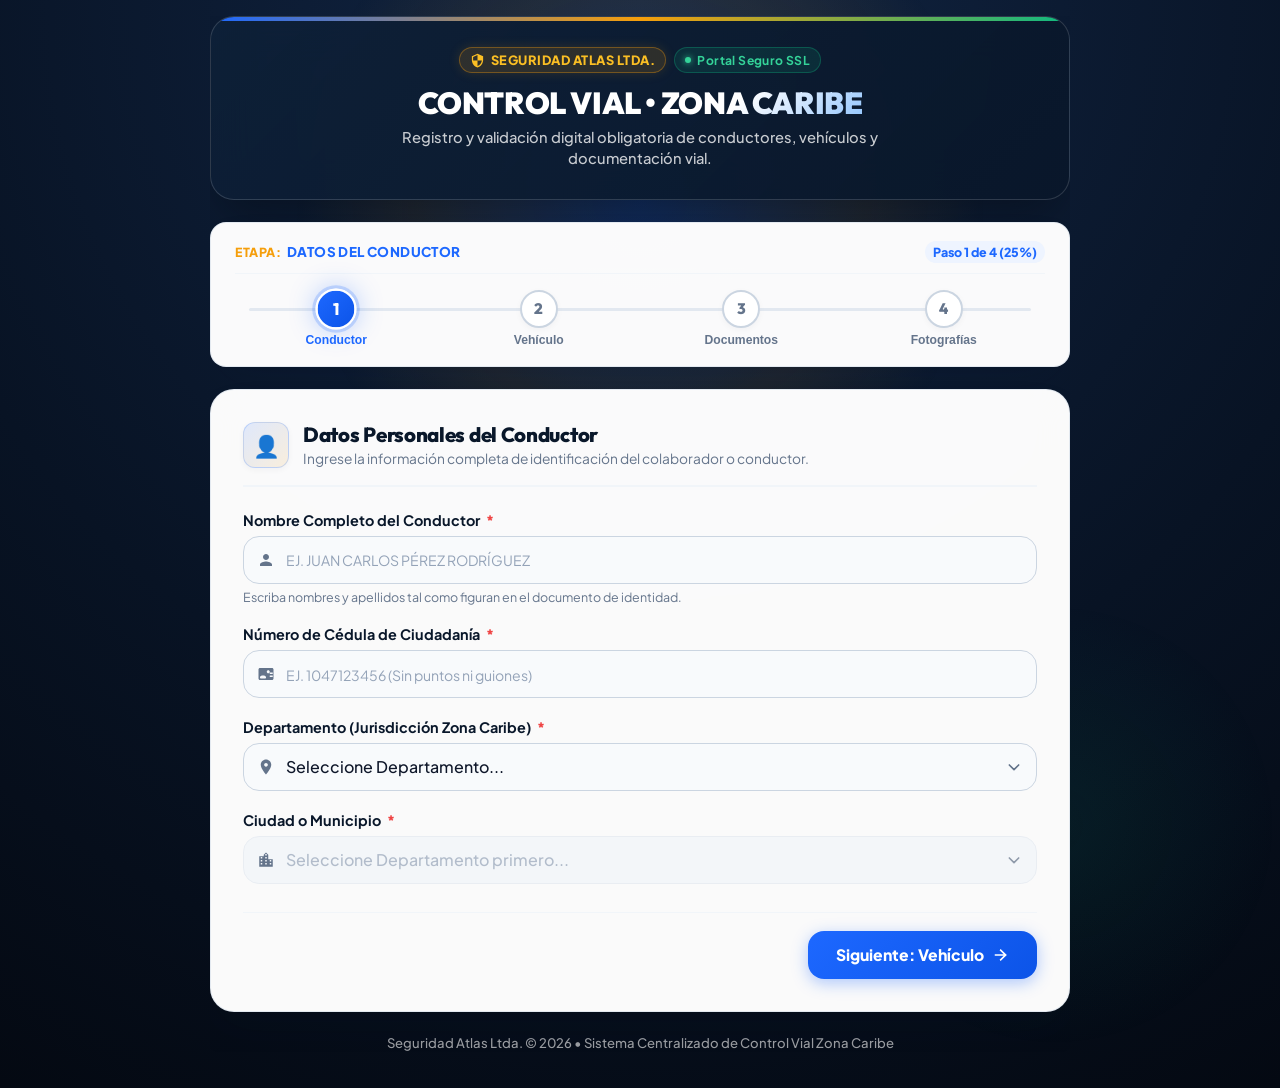
==== commit 53c68103: "totalmente responsive" ====
--- a/google_apps_script_index.html
+++ b/google_apps_script_index.html
@@ -14,6 +14,7 @@
 /* ==========================================================================
    CONTROL VIAL - SEGURIDAD ATLAS (ZONA CARIBE)
    100% Responsive Ultra-Modern Enterprise Design System
+   Zero-Horizontal-Scroll Guaranteed for All Mobile & Tablet Devices
    ========================================================================== */
 
 :root {
@@ -73,14 +74,16 @@
   --radius-pill: 9999px;
 
   /* Transitions */
-  --transition-smooth: all 0.3s cubic-bezier(0.4, 0, 0.2, 1);
-  --transition-bounce: all 0.4s cubic-bezier(0.34, 1.56, 0.64, 1);
+  --transition-smooth: all 0.25s cubic-bezier(0.4, 0, 0.2, 1);
+  --transition-bounce: all 0.3s cubic-bezier(0.34, 1.56, 0.64, 1);
 }
 
 /* ==========================================================================
-   CSS Reset & Responsive Base Setup
+   CSS Reset & Responsive Anti-Overflow Setup
    ========================================================================== */
-*, *::before, *::after {
+*,
+*::before,
+*::after {
   box-sizing: border-box;
   margin: 0;
   padding: 0;
@@ -88,10 +91,14 @@
 }
 
 html {
+  width: 100%;
+  max-width: 100%;
+  overflow-x: hidden !important;
   scroll-behavior: smooth;
   -webkit-font-smoothing: antialiased;
   -moz-osx-font-smoothing: grayscale;
   font-size: 16px;
+  background-color: #070f1e;
 }
 
 body {
@@ -99,26 +106,35 @@
   background: var(--bg-gradient);
   color: var(--text-dark);
   min-height: 100vh;
-  min-height: -webkit-fill-available;
+  min-height: 100dvh;
+  width: 100%;
+  max-width: 100%;
+  overflow-x: hidden !important;
   display: flex;
   flex-direction: column;
   align-items: center;
-  padding: max(16px, env(safe-area-inset-top)) max(12px, env(safe-area-inset-right)) max(40px, env(safe-area-inset-bottom)) max(12px, env(safe-area-inset-left));
+  justify-content: flex-start;
+  padding: max(16px, env(safe-area-inset-top)) max(12px, env(safe-area-inset-right)) max(36px, env(safe-area-inset-bottom)) max(12px, env(safe-area-inset-left));
   position: relative;
-  overflow-x: hidden;
-  width: 100%;
-}
-
-/* Atmospheric Ambient Lighting */
+}
+
+/* Safe responsive media */
+img, video, canvas, svg {
+  max-width: 100%;
+  height: auto;
+  box-sizing: border-box;
+}
+
+/* Atmospheric Ambient Lighting (Contained to avoid overflow) */
 body::before {
   content: '';
-  position: absolute;
+  position: fixed;
   top: -150px;
   left: 50%;
   transform: translateX(-50%);
-  width: min(850px, 120vw);
-  height: min(850px, 120vw);
-  background: radial-gradient(circle, rgba(29, 104, 255, 0.18) 0%, rgba(245, 158, 11, 0.08) 45%, rgba(0, 0, 0, 0) 70%);
+  width: min(700px, 90vw);
+  height: min(700px, 90vw);
+  background: radial-gradient(circle, rgba(29, 104, 255, 0.18) 0%, rgba(245, 158, 11, 0.08) 45%, transparent 70%);
   pointer-events: none;
   z-index: 0;
 }
@@ -126,39 +142,45 @@
 body::after {
   content: '';
   position: fixed;
-  bottom: -200px;
-  right: -100px;
-  width: min(500px, 80vw);
-  height: min(500px, 80vw);
-  background: radial-gradient(circle, rgba(16, 185, 129, 0.08) 0%, rgba(0, 0, 0, 0) 70%);
+  bottom: -150px;
+  right: 0;
+  width: min(450px, 70vw);
+  height: min(450px, 70vw);
+  background: radial-gradient(circle, rgba(16, 185, 129, 0.08) 0%, transparent 70%);
   pointer-events: none;
   z-index: 0;
 }
 
+/* ==========================================================================
+   Main App Container
+   ========================================================================== */
 .app-container {
   width: 100%;
   max-width: 860px;
   margin: 0 auto;
   position: relative;
   z-index: 1;
+  box-sizing: border-box;
+  overflow-x: hidden;
 }
 
 /* ==========================================================================
    Corporate Header Card
    ========================================================================== */
-.header-card {
+.header-card, .app-header {
   background: linear-gradient(135deg, rgba(14, 32, 56, 0.92) 0%, rgba(9, 23, 42, 0.98) 100%);
   backdrop-filter: blur(20px);
   -webkit-backdrop-filter: blur(20px);
   border: 1px solid rgba(255, 255, 255, 0.15);
-  border-radius: clamp(16px, 3vw, var(--radius-lg));
-  padding: clamp(20px, 4vw, 32px) clamp(16px, 4vw, 32px);
+  border-radius: clamp(14px, 3vw, var(--radius-lg));
+  padding: clamp(18px, 4vw, 30px) clamp(14px, 4vw, 28px);
   text-align: center;
-  margin-bottom: clamp(16px, 3vw, 24px);
+  margin-bottom: clamp(14px, 3vw, 22px);
   box-shadow: var(--shadow-xl);
   position: relative;
   overflow: hidden;
   width: 100%;
+  box-sizing: border-box;
 }
 
 .header-card::before {
@@ -175,56 +197,57 @@
   display: flex;
   align-items: center;
   justify-content: center;
-  gap: 10px;
+  gap: 8px;
   margin-bottom: 12px;
   flex-wrap: wrap;
-}
-
-.brand-badge {
+  width: 100%;
+}
+
+.brand-badge, .badge-brand {
   display: inline-flex;
   align-items: center;
-  gap: 7px;
+  gap: 6px;
   background: rgba(245, 158, 11, 0.14);
   border: 1px solid rgba(245, 158, 11, 0.35);
   color: var(--accent-gold);
-  padding: 5px 12px;
+  padding: 4px 10px;
   border-radius: var(--radius-pill);
-  font-size: clamp(0.72rem, 2vw, 0.82rem);
+  font-size: clamp(0.7rem, 2vw, 0.8rem);
   font-weight: 800;
   letter-spacing: 0.5px;
   text-transform: uppercase;
-  box-shadow: 0 0 15px rgba(245, 158, 11, 0.15);
+  box-shadow: 0 0 12px rgba(245, 158, 11, 0.15);
 }
 
 .brand-badge svg {
-  width: 16px;
-  height: 16px;
+  width: 15px;
+  height: 15px;
   fill: currentColor;
   flex-shrink: 0;
 }
 
-.secure-badge {
+.secure-badge, .badge-zone {
   display: inline-flex;
   align-items: center;
   gap: 6px;
   background: rgba(16, 185, 129, 0.12);
   border: 1px solid rgba(16, 185, 129, 0.3);
   color: #34d399;
-  padding: 5px 12px;
+  padding: 4px 10px;
   border-radius: var(--radius-pill);
-  font-size: clamp(0.7rem, 2vw, 0.78rem);
+  font-size: clamp(0.68rem, 2vw, 0.76rem);
   font-weight: 700;
   letter-spacing: 0.4px;
 }
 
 .secure-badge::before {
   content: '';
-  width: 7px;
-  height: 7px;
+  width: 6px;
+  height: 6px;
   background-color: #34d399;
   border-radius: 50%;
   display: inline-block;
-  box-shadow: 0 0 8px #34d399;
+  box-shadow: 0 0 6px #34d399;
   animation: pulse-dot 2s infinite ease-in-out;
   flex-shrink: 0;
 }
@@ -236,13 +259,14 @@
 
 .header-title {
   font-family: var(--font-heading);
-  font-size: clamp(1.4rem, 4.5vw, 2.1rem);
+  font-size: clamp(1.25rem, 4.2vw, 1.9rem);
   font-weight: 900;
   color: #ffffff;
-  letter-spacing: -0.5px;
-  line-height: 1.18;
-  margin-bottom: 8px;
-  text-shadow: 0 2px 10px rgba(0, 0, 0, 0.3);
+  letter-spacing: -0.4px;
+  line-height: 1.2;
+  margin-bottom: 6px;
+  word-break: break-word;
+  overflow-wrap: break-word;
 }
 
 .header-title span {
@@ -253,11 +277,13 @@
 
 .header-subtitle {
   color: rgba(255, 255, 255, 0.78);
-  font-size: clamp(0.82rem, 2.2vw, 0.96rem);
+  font-size: clamp(0.78rem, 2vw, 0.92rem);
   font-weight: 500;
-  max-width: 600px;
+  max-width: 580px;
   margin: 0 auto;
-  line-height: 1.45;
+  line-height: 1.4;
+  word-break: break-word;
+  overflow-wrap: break-word;
 }
 
 /* ==========================================================================
@@ -265,52 +291,65 @@
    ========================================================================== */
 .stepper-wrapper {
   background: var(--card-bg);
-  border-radius: clamp(14px, 2.5vw, var(--radius-md));
-  padding: clamp(14px, 3vw, 22px) clamp(12px, 3vw, 28px);
-  margin-bottom: clamp(16px, 3vw, 24px);
+  border-radius: clamp(12px, 2.5vw, var(--radius-md));
+  padding: clamp(12px, 2.5vw, 18px) clamp(10px, 3vw, 24px);
+  margin-bottom: clamp(14px, 3vw, 22px);
   box-shadow: var(--shadow-lg);
   border: 1px solid var(--card-border);
   position: relative;
   width: 100%;
+  box-sizing: border-box;
 }
 
 .stepper-header {
   display: flex;
   justify-content: space-between;
   align-items: center;
-  margin-bottom: clamp(12px, 2.5vw, 18px);
-  padding-bottom: clamp(8px, 2vw, 12px);
+  margin-bottom: clamp(10px, 2vw, 16px);
+  padding-bottom: clamp(6px, 1.5vw, 10px);
   border-bottom: 1px solid #f1f5f9;
-  gap: 8px;
-}
-
-.stepper-title-info {
-  display: flex;
-  align-items: center;
   gap: 6px;
-  font-size: clamp(0.75rem, 2vw, 0.85rem);
+  width: 100%;
+}
+
+.stepper-title-info, .stepper-step-indicator {
+  display: flex;
+  align-items: center;
+  gap: 6px;
+  font-size: clamp(0.72rem, 2vw, 0.84rem);
   font-weight: 700;
   color: var(--text-muted);
   text-transform: uppercase;
-  letter-spacing: 0.5px;
+  letter-spacing: 0.4px;
+  min-width: 0;
   overflow: hidden;
   text-overflow: ellipsis;
   white-space: nowrap;
 }
 
+.stepper-title-info span:first-child {
+  color: var(--accent-amber);
+  font-size: clamp(0.7rem, 1.8vw, 0.78rem);
+  font-weight: 800;
+  letter-spacing: 0.5px;
+}
+
 .stepper-current-name {
   color: var(--primary-blue);
   font-weight: 800;
+  overflow: hidden;
+  text-overflow: ellipsis;
 }
 
 .stepper-pct-badge {
   background: var(--primary-blue-light);
   color: var(--primary-blue);
   font-weight: 800;
-  font-size: clamp(0.72rem, 1.8vw, 0.8rem);
-  padding: 3px 9px;
+  font-size: clamp(0.7rem, 1.8vw, 0.78rem);
+  padding: 3px 8px;
   border-radius: var(--radius-pill);
   flex-shrink: 0;
+  white-space: nowrap;
 }
 
 .stepper-steps {
@@ -318,14 +357,15 @@
   justify-content: space-between;
   position: relative;
   width: 100%;
+  box-sizing: border-box;
 }
 
 .stepper-steps::before {
   content: '';
   position: absolute;
-  top: clamp(17px, 2.5vw, 20px);
-  left: clamp(20px, 5vw, 40px);
-  right: clamp(20px, 5vw, 40px);
+  top: clamp(15px, 2.5vw, 18px);
+  left: 14px;
+  right: 14px;
   height: 3px;
   background: #e2e8f0;
   border-radius: 4px;
@@ -334,15 +374,15 @@
 
 .stepper-progress-bar {
   position: absolute;
-  top: clamp(17px, 2.5vw, 20px);
-  left: clamp(20px, 5vw, 40px);
+  top: clamp(15px, 2.5vw, 18px);
+  left: 14px;
   height: 3px;
   background: linear-gradient(90deg, #1d68ff 0%, #f59e0b 100%);
   border-radius: 4px;
   z-index: 0;
-  transition: width 0.45s cubic-bezier(0.4, 0, 0.2, 1);
+  transition: width 0.4s cubic-bezier(0.4, 0, 0.2, 1);
   width: 0%;
-  box-shadow: 0 0 10px rgba(29, 104, 255, 0.5);
+  box-shadow: 0 0 8px rgba(29, 104, 255, 0.4);
 }
 
 .step-item {
@@ -354,24 +394,26 @@
   cursor: pointer;
   background: transparent;
   border: none;
-  width: 24%;
+  flex: 1 1 0;
+  max-width: 25%;
   outline: none;
   transition: var(--transition-smooth);
-  padding: 0 2px;
+  padding: 0 1px;
+  box-sizing: border-box;
 }
 
 .step-circle {
-  width: clamp(34px, 5vw, 42px);
-  height: clamp(34px, 5vw, 42px);
+  width: clamp(32px, 5vw, 38px);
+  height: clamp(32px, 5vw, 38px);
   border-radius: 50%;
   background: #ffffff;
-  border: 2.5px solid #cbd5e1;
+  border: 2px solid #cbd5e1;
   color: var(--text-muted);
   display: flex;
   align-items: center;
   justify-content: center;
   font-weight: 800;
-  font-size: clamp(0.85rem, 2.2vw, 1rem);
+  font-size: clamp(0.8rem, 2vw, 0.95rem);
   font-family: var(--font-heading);
   transition: var(--transition-bounce);
   box-shadow: var(--shadow-sm);
@@ -379,30 +421,28 @@
 }
 
 .step-circle svg {
-  width: clamp(14px, 2.2vw, 18px);
-  height: clamp(14px, 2.2vw, 18px);
+  width: clamp(13px, 2vw, 16px);
+  height: clamp(13px, 2vw, 16px);
   fill: currentColor;
   display: none;
 }
 
 .step-item:hover .step-circle {
   border-color: var(--primary-blue);
-  transform: translateY(-2px);
 }
 
 .step-item.active .step-circle {
   background: linear-gradient(135deg, #1d68ff, #0c54e8);
   border-color: #ffffff;
   color: #ffffff;
-  box-shadow: var(--shadow-blue-glow), 0 0 0 4px rgba(29, 104, 255, 0.2);
-  transform: scale(1.12);
+  box-shadow: var(--shadow-blue-glow), 0 0 0 3px rgba(29, 104, 255, 0.2);
+  transform: scale(1.08);
 }
 
 .step-item.completed .step-circle {
   background: linear-gradient(135deg, #10b981, #059669);
   border-color: #ffffff;
   color: #ffffff;
-  box-shadow: var(--shadow-sm);
 }
 
 .step-item.completed .step-circle span {
@@ -414,14 +454,16 @@
 }
 
 .step-label {
-  font-size: clamp(0.68rem, 1.8vw, 0.8rem);
+  font-size: clamp(0.65rem, 1.8vw, 0.76rem);
   font-weight: 600;
   color: var(--text-muted);
-  margin-top: 8px;
+  margin-top: 6px;
   text-align: center;
   transition: color 0.3s ease;
-  white-space: normal;
-  line-height: 1.2;
+  line-height: 1.15;
+  width: 100%;
+  overflow: hidden;
+  text-overflow: ellipsis;
 }
 
 .step-item.active .step-label {
@@ -439,15 +481,16 @@
    ========================================================================== */
 .form-card {
   background: var(--card-bg);
-  border-radius: clamp(16px, 3vw, var(--radius-lg));
-  padding: clamp(20px, 4vw, 36px) clamp(16px, 4vw, 40px);
+  border-radius: clamp(14px, 3vw, var(--radius-lg));
+  padding: clamp(18px, 4vw, 32px) clamp(14px, 4vw, 32px);
   box-shadow: var(--shadow-lg);
   border: 1px solid var(--card-border);
   backdrop-filter: blur(16px);
-  margin-bottom: clamp(16px, 3vw, 24px);
+  margin-bottom: clamp(14px, 3vw, 22px);
   display: none;
-  animation: cardSlideIn 0.38s cubic-bezier(0.16, 1, 0.3, 1) forwards;
-  width: 100%;
+  animation: cardSlideIn 0.32s cubic-bezier(0.16, 1, 0.3, 1) forwards;
+  width: 100%;
+  box-sizing: border-box;
 }
 
 .form-card.active {
@@ -457,78 +500,98 @@
 @keyframes cardSlideIn {
   from {
     opacity: 0;
-    transform: translateY(14px) scale(0.99);
+    transform: translateY(10px);
   }
   to {
     opacity: 1;
-    transform: translateY(0) scale(1);
+    transform: translateY(0);
   }
 }
 
 .section-header {
   display: flex;
   align-items: center;
-  gap: clamp(12px, 2.5vw, 16px);
-  margin-bottom: clamp(18px, 3vw, 28px);
-  padding-bottom: clamp(12px, 2vw, 18px);
+  gap: clamp(10px, 2.5vw, 14px);
+  margin-bottom: clamp(16px, 3vw, 24px);
+  padding-bottom: clamp(10px, 2vw, 16px);
   border-bottom: 2px solid #f1f5f9;
   position: relative;
+  width: 100%;
+  box-sizing: border-box;
 }
 
 .section-icon {
-  width: clamp(42px, 6vw, 50px);
-  height: clamp(42px, 6vw, 50px);
-  border-radius: clamp(10px, 2vw, 14px);
+  width: clamp(38px, 5.5vw, 46px);
+  height: clamp(38px, 5.5vw, 46px);
+  border-radius: clamp(10px, 2vw, 12px);
   background: linear-gradient(135deg, rgba(29, 104, 255, 0.12), rgba(245, 158, 11, 0.12));
   border: 1px solid rgba(29, 104, 255, 0.2);
   color: var(--primary-blue);
   display: flex;
   align-items: center;
   justify-content: center;
-  font-size: clamp(1.2rem, 3vw, 1.45rem);
+  font-size: clamp(1.15rem, 3vw, 1.35rem);
   flex-shrink: 0;
   box-shadow: var(--shadow-sm);
 }
 
+.section-title-text {
+  min-width: 0;
+  flex: 1;
+}
+
 .section-title-text h3 {
   font-family: var(--font-heading);
-  font-size: clamp(1.15rem, 2.8vw, 1.35rem);
+  font-size: clamp(1.05rem, 2.8vw, 1.28rem);
   font-weight: 800;
   color: var(--primary-navy);
   letter-spacing: -0.3px;
   line-height: 1.25;
+  word-break: break-word;
 }
 
 .section-title-text p {
-  font-size: clamp(0.78rem, 2vw, 0.88rem);
+  font-size: clamp(0.76rem, 2vw, 0.86rem);
   color: var(--text-muted);
   margin-top: 3px;
-  line-height: 1.4;
+  line-height: 1.35;
+  word-break: break-word;
 }
 
 /* ==========================================================================
-   Form Controls, Inputs & Selects
+   Responsive Grid & Form Layout
    ========================================================================== */
+.form-row-2 {
+  display: grid;
+  grid-template-columns: repeat(2, minmax(0, 1fr));
+  gap: clamp(12px, 2.5vw, 18px);
+  width: 100%;
+  box-sizing: border-box;
+}
+
 .form-group {
-  margin-bottom: clamp(16px, 2.5vw, 22px);
+  margin-bottom: clamp(14px, 2.5vw, 20px);
   position: relative;
   width: 100%;
+  box-sizing: border-box;
 }
 
 .form-label {
   display: flex;
   align-items: center;
-  gap: 5px;
-  font-size: clamp(0.85rem, 2vw, 0.92rem);
+  gap: 4px;
+  font-size: clamp(0.82rem, 2vw, 0.9rem);
   font-weight: 700;
   color: var(--primary-navy);
-  margin-bottom: 7px;
-  line-height: 1.35;
-}
-
-.form-label span.req {
+  margin-bottom: 6px;
+  line-height: 1.3;
+  word-break: break-word;
+}
+
+.form-label span.req, .form-label .req {
   color: var(--danger-crimson);
   font-weight: 800;
+  margin-left: 2px;
 }
 
 .input-wrapper {
@@ -536,6 +599,7 @@
   display: flex;
   align-items: center;
   width: 100%;
+  box-sizing: border-box;
 }
 
 .input-icon {
@@ -546,7 +610,6 @@
   display: flex;
   align-items: center;
   justify-content: center;
-  transition: color 0.25s ease;
   z-index: 1;
 }
 
@@ -556,11 +619,13 @@
   fill: currentColor;
 }
 
-.form-control, .form-select {
-  width: 100%;
+.form-control,
+.form-select {
+  width: 100%;
+  max-width: 100%;
   min-height: 48px;
   padding: 12px 14px 12px 42px;
-  font-size: 16px; /* Previene zoom involuntario en navegadores iOS Safari */
+  font-size: 16px; /* Avoids automatic zoom on mobile devices */
   font-family: inherit;
   font-weight: 500;
   color: var(--text-dark);
@@ -570,19 +635,24 @@
   transition: var(--transition-smooth);
   outline: none;
   -webkit-appearance: none;
-}
-
-.form-control.no-icon, .form-select.no-icon {
+  appearance: none;
+  box-sizing: border-box;
+}
+
+.form-control.no-icon,
+.form-select.no-icon {
   padding-left: 14px;
 }
 
-.form-control:focus, .form-select:focus {
+.form-control:focus,
+.form-select:focus {
   border-color: var(--primary-blue);
   background-color: var(--input-bg-focus);
-  box-shadow: 0 0 0 4px rgba(29, 104, 255, 0.14);
-}
-
-.form-control.input-error, .form-select.input-error {
+  box-shadow: 0 0 0 3px rgba(29, 104, 255, 0.15);
+}
+
+.form-control.input-error,
+.form-select.input-error {
   border-color: var(--danger-crimson);
   background-color: var(--danger-bg);
   animation: shake 0.3s ease;
@@ -601,18 +671,16 @@
 
 .form-control.uppercase {
   text-transform: uppercase;
-  letter-spacing: 0.5px;
 }
 
 .form-control::placeholder {
   color: #94a3b8;
   font-weight: 400;
-  font-size: 0.9rem;
+  font-size: 0.88rem;
 }
 
 .form-select {
   cursor: pointer;
-  appearance: none;
   background-image: url("data:image/svg+xml,%3Csvg xmlns='http://www.w3.org/2000/svg' fill='none' viewBox='0 0 24 24' stroke='%2364748b' stroke-width='2.5'%3E%3Cpath stroke-linecap='round' stroke-linejoin='round' d='M19 9l-7 7-7-7'%3E%3C/path%3E%3C/svg%3E");
   background-repeat: no-repeat;
   background-position: right 14px center;
@@ -628,13 +696,11 @@
 }
 
 .form-hint {
-  font-size: clamp(0.74rem, 1.8vw, 0.8rem);
+  font-size: clamp(0.72rem, 1.8vw, 0.78rem);
   color: var(--text-muted);
   margin-top: 5px;
-  display: flex;
-  align-items: center;
-  gap: 4px;
   line-height: 1.35;
+  word-break: break-word;
 }
 
 /* ==========================================================================
@@ -642,14 +708,16 @@
    ========================================================================== */
 .toggle-group {
   display: grid;
-  grid-template-columns: repeat(auto-fit, minmax(180px, 1fr));
-  gap: clamp(10px, 2vw, 14px);
-  width: 100%;
+  grid-template-columns: repeat(2, minmax(0, 1fr));
+  gap: clamp(8px, 2vw, 12px);
+  width: 100%;
+  box-sizing: border-box;
 }
 
 .toggle-option {
   position: relative;
   width: 100%;
+  box-sizing: border-box;
 }
 
 .toggle-option input[type="radio"] {
@@ -657,29 +725,34 @@
   opacity: 0;
   width: 0;
   height: 0;
+  pointer-events: none;
 }
 
 .toggle-btn {
   display: flex;
   align-items: center;
   justify-content: center;
-  gap: 8px;
-  padding: clamp(12px, 2.5vw, 16px) clamp(10px, 2vw, 14px);
+  gap: 6px;
+  padding: 12px 8px;
   min-height: 48px;
   border-radius: clamp(10px, 2vw, var(--radius-md));
   border: 2px solid #e2e8f0;
   background: var(--input-bg);
   color: var(--text-secondary);
   font-weight: 700;
-  font-size: clamp(0.85rem, 2vw, 0.95rem);
+  font-size: clamp(0.78rem, 2vw, 0.88rem);
   cursor: pointer;
   transition: var(--transition-smooth);
   user-select: none;
   text-align: center;
+  width: 100%;
+  box-sizing: border-box;
 }
 
 .toggle-btn svg {
   flex-shrink: 0;
+  width: 18px;
+  height: 18px;
 }
 
 .toggle-btn:hover {
@@ -691,14 +764,14 @@
   background: linear-gradient(135deg, rgba(29, 104, 255, 0.08), rgba(29, 104, 255, 0.02));
   border-color: var(--primary-blue);
   color: var(--primary-blue);
-  box-shadow: 0 4px 16px rgba(29, 104, 255, 0.18);
+  box-shadow: 0 4px 14px rgba(29, 104, 255, 0.16);
 }
 
 .toggle-option input[type="radio"]:checked + .toggle-btn.btn-no {
   background: linear-gradient(135deg, rgba(239, 68, 68, 0.08), rgba(239, 68, 68, 0.02));
   border-color: var(--danger-crimson);
   color: var(--danger-crimson);
-  box-shadow: 0 4px 16px rgba(239, 68, 68, 0.18);
+  box-shadow: 0 4px 14px rgba(239, 68, 68, 0.16);
 }
 
 /* ==========================================================================
@@ -708,11 +781,12 @@
   background: linear-gradient(135deg, #f0f7ff 0%, #e6f0fa 100%);
   border: 2px dashed rgba(29, 104, 255, 0.4);
   border-radius: clamp(12px, 2vw, var(--radius-md));
-  padding: clamp(16px, 3vw, 24px);
-  margin-top: 18px;
+  padding: clamp(14px, 3vw, 22px);
+  margin-top: 16px;
   display: none;
-  animation: cardSlideIn 0.35s ease;
-  width: 100%;
+  animation: cardSlideIn 0.32s ease;
+  width: 100%;
+  box-sizing: border-box;
 }
 
 .conditional-box.active {
@@ -720,14 +794,15 @@
 }
 
 .conditional-box-title {
-  font-size: clamp(0.88rem, 2.2vw, 0.98rem);
+  font-size: clamp(0.85rem, 2.2vw, 0.95rem);
   font-weight: 800;
   color: var(--primary-blue);
-  margin-bottom: 16px;
+  margin-bottom: 14px;
   display: flex;
   align-items: center;
   gap: 8px;
   line-height: 1.35;
+  word-break: break-word;
 }
 
 .conditional-box-title svg {
@@ -735,20 +810,28 @@
 }
 
 /* ==========================================================================
-   File Upload Cards & Grid (100% Fluid Responsive)
+   File Upload Cards & Responsive Grid (Camera vs File Selection)
    ========================================================================== */
 .upload-grid {
   display: grid;
-  grid-template-columns: repeat(auto-fit, minmax(min(100%, 250px), 1fr));
+  grid-template-columns: repeat(auto-fit, minmax(min(100%, 240px), 1fr));
   gap: clamp(12px, 2.5vw, 18px);
   width: 100%;
+  box-sizing: border-box;
+}
+
+.file-hidden-input {
+  display: none !important;
+  opacity: 0 !important;
+  position: absolute !important;
+  pointer-events: none !important;
 }
 
 .upload-card {
   background: #ffffff;
   border: 2px dashed #cbd5e1;
   border-radius: clamp(12px, 2vw, var(--radius-md));
-  padding: clamp(16px, 3vw, 20px) 14px;
+  padding: clamp(16px, 3vw, 20px) 12px;
   text-align: center;
   position: relative;
   transition: var(--transition-smooth);
@@ -756,93 +839,225 @@
   flex-direction: column;
   align-items: center;
   justify-content: center;
-  min-height: clamp(160px, 25vw, 180px);
-  cursor: pointer;
+  min-height: 195px;
   box-shadow: var(--shadow-sm);
-  overflow: hidden;
-  width: 100%;
+  width: 100%;
+  box-sizing: border-box;
 }
 
 .upload-card:hover {
   border-color: var(--primary-blue);
-  background: rgba(29, 104, 255, 0.03);
-  transform: translateY(-2px);
+  background: rgba(29, 104, 255, 0.02);
   box-shadow: var(--shadow-md);
+}
+
+.upload-card.input-error {
+  border-color: var(--danger-crimson);
+  background-color: var(--danger-bg);
+  animation: shake 0.3s ease;
 }
 
 .upload-card.has-file {
   border-style: solid;
   border-color: var(--success-emerald);
-  background: linear-gradient(135deg, rgba(16, 185, 129, 0.04), rgba(255, 255, 255, 0.9));
+  background: linear-gradient(135deg, rgba(16, 185, 129, 0.05), rgba(255, 255, 255, 0.95));
   box-shadow: 0 6px 18px rgba(16, 185, 129, 0.15);
 }
 
-.upload-card input[type="file"] {
-  position: absolute;
-  top: 0;
-  left: 0;
-  width: 100%;
-  height: 100%;
-  opacity: 0;
-  cursor: pointer;
-  z-index: 2;
-}
-
 .upload-icon {
-  width: clamp(42px, 6vw, 48px);
-  height: clamp(42px, 6vw, 48px);
+  width: clamp(38px, 5.5vw, 44px);
+  height: clamp(38px, 5.5vw, 44px);
   border-radius: 50%;
   background: #f1f5f9;
   color: var(--primary-blue);
   display: flex;
   align-items: center;
   justify-content: center;
-  font-size: clamp(1.15rem, 3vw, 1.3rem);
-  margin-bottom: 10px;
+  font-size: clamp(1.1rem, 3vw, 1.25rem);
+  margin-bottom: 8px;
   transition: var(--transition-bounce);
   flex-shrink: 0;
 }
 
 .upload-card:hover .upload-icon {
-  transform: scale(1.08);
+  transform: scale(1.06);
   background: var(--primary-blue-light);
 }
 
 .upload-label {
-  font-size: clamp(0.85rem, 2vw, 0.92rem);
+  font-size: clamp(0.82rem, 2vw, 0.92rem);
   font-weight: 800;
   color: var(--primary-navy);
+  margin-bottom: 3px;
+  line-height: 1.3;
+  word-break: break-word;
+}
+
+.upload-hint {
+  font-size: clamp(0.7rem, 1.8vw, 0.76rem);
+  color: var(--text-muted);
+  margin-bottom: 10px;
+}
+
+/* Choice Buttons: Cámara vs Subir Archivo */
+.upload-choice-actions {
+  display: flex;
+  gap: 6px;
+  width: 100%;
+  justify-content: center;
+  flex-wrap: wrap;
   margin-bottom: 4px;
-  line-height: 1.3;
-}
-
-.upload-hint {
-  font-size: clamp(0.72rem, 1.8vw, 0.78rem);
-  color: var(--text-muted);
-  margin-bottom: 4px;
-}
-
+  box-sizing: border-box;
+}
+
+.btn-choice {
+  display: inline-flex;
+  align-items: center;
+  justify-content: center;
+  gap: 5px;
+  padding: 8px 10px;
+  font-size: clamp(0.72rem, 1.8vw, 0.8rem);
+  font-weight: 700;
+  font-family: inherit;
+  border-radius: var(--radius-pill);
+  cursor: pointer;
+  transition: var(--transition-bounce);
+  flex: 1 1 calc(50% - 4px);
+  min-width: 0;
+  min-height: 38px;
+  outline: none;
+  border: 1.5px solid transparent;
+  box-sizing: border-box;
+  text-align: center;
+}
+
+.btn-choice svg {
+  flex-shrink: 0;
+  width: 15px;
+  height: 15px;
+}
+
+.btn-choice-cam {
+  background: linear-gradient(135deg, #1d68ff 0%, #0c54e8 100%);
+  color: #ffffff;
+  box-shadow: 0 3px 10px rgba(29, 104, 255, 0.25);
+}
+
+.btn-choice-cam:hover {
+  transform: translateY(-2px);
+  box-shadow: 0 6px 14px rgba(29, 104, 255, 0.35);
+}
+
+.btn-choice-file {
+  background: #f1f5f9;
+  color: var(--primary-navy);
+  border-color: #cbd5e1;
+}
+
+.btn-choice-file:hover {
+  background: #e2e8f0;
+  border-color: #94a3b8;
+  transform: translateY(-2px);
+}
+
+/* Previews */
 .preview-container {
   width: 100%;
   display: none;
-  position: relative;
-  margin-top: 8px;
+  flex-direction: column;
+  align-items: center;
+  margin-top: 4px;
+  box-sizing: border-box;
 }
 
 .preview-thumb {
   width: 100%;
-  height: clamp(95px, 18vw, 115px);
+  height: clamp(95px, 20vw, 120px);
   object-fit: cover;
   border-radius: var(--radius-sm);
-  border: 1px solid #e2e8f0;
+  border: 1.5px solid #e2e8f0;
   box-shadow: var(--shadow-sm);
   display: block;
 }
 
+.preview-pdf-info {
+  display: none;
+  align-items: center;
+  justify-content: center;
+  gap: 6px;
+  padding: 10px 12px;
+  background: #f8fafc;
+  border-radius: var(--radius-sm);
+  border: 1.5px solid #e2e8f0;
+  width: 100%;
+  font-weight: 700;
+  font-size: clamp(0.75rem, 1.8vw, 0.82rem);
+  color: var(--primary-navy);
+  box-sizing: border-box;
+}
+
+.pdf-icon {
+  font-size: 1.2rem;
+  flex-shrink: 0;
+}
+
+.pdf-filename {
+  overflow: hidden;
+  text-overflow: ellipsis;
+  white-space: nowrap;
+}
+
+.preview-actions, .upload-actions {
+  display: flex;
+  gap: 6px;
+  justify-content: center;
+  margin-top: 8px;
+  width: 100%;
+  flex-wrap: wrap;
+  box-sizing: border-box;
+}
+
+.btn-rechoice, .btn-file-action {
+  font-size: clamp(0.7rem, 1.8vw, 0.76rem);
+  font-weight: 700;
+  font-family: inherit;
+  padding: 5px 10px;
+  border-radius: var(--radius-pill);
+  cursor: pointer;
+  transition: var(--transition-smooth);
+  background: #ffffff;
+  color: var(--primary-blue);
+  border: 1px solid var(--primary-blue);
+  box-sizing: border-box;
+}
+
+.btn-rechoice:hover, .btn-file-action:hover {
+  background: var(--primary-blue-light);
+}
+
+.btn-remove-file, .btn-file-remove {
+  font-size: clamp(0.7rem, 1.8vw, 0.76rem);
+  font-weight: 700;
+  font-family: inherit;
+  padding: 5px 10px;
+  border-radius: var(--radius-pill);
+  cursor: pointer;
+  transition: var(--transition-smooth);
+  background: #ffffff;
+  color: var(--danger-crimson);
+  border: 1px solid var(--danger-crimson);
+  box-sizing: border-box;
+}
+
+.btn-remove-file:hover, .btn-file-remove:hover {
+  background: var(--danger-bg);
+}
+
 .upload-card.has-file .preview-container {
-  display: block;
-}
-
+  display: flex;
+}
+
+.upload-card.has-file .upload-choice-actions,
 .upload-card.has-file .upload-icon,
 .upload-card.has-file .upload-hint {
   display: none;
@@ -851,10 +1066,10 @@
 .status-badge {
   display: inline-flex;
   align-items: center;
-  gap: 5px;
-  font-size: clamp(0.7rem, 1.8vw, 0.75rem);
+  gap: 4px;
+  font-size: clamp(0.68rem, 1.8vw, 0.74rem);
   font-weight: 800;
-  padding: 4px 10px;
+  padding: 3px 8px;
   border-radius: var(--radius-pill);
   margin-top: 8px;
   background: #f1f5f9;
@@ -871,49 +1086,49 @@
 /* ==========================================================================
    Checkbox Terms & Policies
    ========================================================================== */
-.checkbox-container {
+.checkbox-container, .policy-box {
   display: flex;
   align-items: flex-start;
-  gap: 12px;
+  gap: 10px;
   background: #f8fafc;
   border: 1.5px solid #e2e8f0;
   border-radius: clamp(10px, 2vw, var(--radius-md));
-  padding: clamp(14px, 3vw, 18px) clamp(14px, 3vw, 22px);
+  padding: clamp(12px, 3vw, 16px) clamp(12px, 3vw, 18px);
   margin-top: 14px;
   transition: var(--transition-smooth);
   width: 100%;
-}
-
-.checkbox-container:hover {
+  box-sizing: border-box;
+}
+
+.checkbox-container:hover, .policy-box:hover {
   border-color: #cbd5e1;
   background: #ffffff;
 }
 
-.checkbox-container input[type="checkbox"] {
-  width: 20px;
-  height: 20px;
+.checkbox-container input[type="checkbox"], .policy-checkbox {
+  width: 19px;
+  height: 19px;
   accent-color: var(--primary-blue);
   cursor: pointer;
   margin-top: 2px;
   flex-shrink: 0;
 }
 
-.checkbox-label {
-  font-size: clamp(0.82rem, 2vw, 0.9rem);
+.checkbox-label, .policy-label {
+  font-size: clamp(0.78rem, 2vw, 0.86rem);
   color: var(--text-secondary);
-  line-height: 1.5;
-}
-
-.checkbox-label a {
+  line-height: 1.45;
+  word-break: break-word;
+  overflow-wrap: break-word;
+  flex: 1;
+}
+
+.checkbox-label a, .policy-label a {
   color: var(--primary-blue);
   font-weight: 700;
   text-decoration: underline;
   text-underline-offset: 3px;
-  transition: color 0.2s ease;
-}
-
-.checkbox-label a:hover {
-  color: var(--primary-blue-hover);
+  word-break: break-word;
 }
 
 /* ==========================================================================
@@ -923,17 +1138,18 @@
   display: flex;
   justify-content: space-between;
   align-items: center;
-  gap: 14px;
-  margin-top: clamp(22px, 4vw, 32px);
-  padding-top: clamp(16px, 3vw, 20px);
+  gap: 10px;
+  margin-top: clamp(20px, 4vw, 28px);
+  padding-top: clamp(14px, 3vw, 18px);
   border-top: 1px solid #f1f5f9;
   width: 100%;
+  box-sizing: border-box;
 }
 
 .btn-nav {
   min-height: 48px;
-  padding: 13px clamp(18px, 3.5vw, 32px);
-  font-size: clamp(0.92rem, 2.2vw, 1rem);
+  padding: 12px clamp(16px, 3vw, 28px);
+  font-size: clamp(0.88rem, 2.2vw, 0.98rem);
   font-weight: 800;
   font-family: inherit;
   border-radius: clamp(10px, 2vw, var(--radius-md));
@@ -942,10 +1158,12 @@
   display: inline-flex;
   align-items: center;
   justify-content: center;
-  gap: 8px;
+  gap: 7px;
   transition: var(--transition-bounce);
   position: relative;
   overflow: hidden;
+  box-sizing: border-box;
+  text-align: center;
 }
 
 .btn-prev {
@@ -958,75 +1176,49 @@
 .btn-prev:hover {
   background: #f1f5f9;
   border-color: #94a3b8;
-  transform: translateX(-3px);
-}
-
-.btn-next, .btn-submit {
+}
+
+.btn-next,
+.btn-submit {
   background: linear-gradient(135deg, #1d68ff 0%, #0c54e8 100%);
   color: #ffffff;
-  box-shadow: 0 6px 20px rgba(29, 104, 255, 0.35);
+  box-shadow: 0 4px 16px rgba(29, 104, 255, 0.35);
   margin-left: auto;
 }
 
-.btn-next:hover, .btn-submit:hover {
+.btn-next:hover,
+.btn-submit:hover {
   transform: translateY(-2px);
-  box-shadow: 0 10px 25px rgba(29, 104, 255, 0.5);
+  box-shadow: 0 8px 20px rgba(29, 104, 255, 0.45);
 }
 
 .btn-submit {
   background: linear-gradient(135deg, #1d68ff 0%, #059669 100%);
-  padding: 15px clamp(20px, 4vw, 40px);
-  box-shadow: 0 8px 24px rgba(16, 185, 129, 0.35);
+  box-shadow: 0 6px 20px rgba(16, 185, 129, 0.35);
 }
 
 .btn-submit:hover {
-  box-shadow: 0 12px 30px rgba(16, 185, 129, 0.55);
-}
-
-.btn-next::after, .btn-submit::after {
-  content: '';
-  position: absolute;
-  top: -50%;
-  left: -50%;
-  width: 200%;
-  height: 200%;
-  background: linear-gradient(
-    60deg,
-    rgba(255, 255, 255, 0) 20%,
-    rgba(255, 255, 255, 0.25) 50%,
-    rgba(255, 255, 255, 0) 80%
-  );
-  transform: rotate(30deg) translateY(-100%);
-  transition: transform 0.75s ease;
-}
-
-.btn-next:hover::after, .btn-submit:hover::after {
-  transform: rotate(30deg) translateY(100%);
-}
-
-.btn-disabled, button:disabled {
-  opacity: 0.5;
-  cursor: not-allowed;
-  transform: none !important;
-  box-shadow: none !important;
+  box-shadow: 0 10px 25px rgba(16, 185, 129, 0.5);
 }
 
 /* ==========================================================================
    Alert Banner & Toast
    ========================================================================== */
 .alert-box {
-  padding: 14px 18px;
+  padding: 12px 16px;
   border-radius: clamp(10px, 2vw, var(--radius-md));
-  margin-bottom: 20px;
-  font-size: clamp(0.85rem, 2vw, 0.94rem);
+  margin-bottom: 16px;
+  font-size: clamp(0.82rem, 2vw, 0.9rem);
   font-weight: 600;
   display: flex;
   align-items: center;
-  gap: 10px;
+  gap: 8px;
   display: none;
   box-shadow: var(--shadow-md);
   animation: cardSlideIn 0.3s ease;
   width: 100%;
+  box-sizing: border-box;
+  word-break: break-word;
 }
 
 .alert-box.active {
@@ -1052,12 +1244,13 @@
   position: fixed;
   top: 0;
   left: 0;
-  width: 100vw;
-  height: 100vh;
-  height: 100dvh;
-  background: rgba(7, 15, 30, 0.9);
-  backdrop-filter: blur(16px);
-  -webkit-backdrop-filter: blur(16px);
+  right: 0;
+  bottom: 0;
+  width: 100%;
+  height: 100%;
+  background: rgba(7, 15, 30, 0.92);
+  backdrop-filter: blur(14px);
+  -webkit-backdrop-filter: blur(14px);
   display: flex;
   flex-direction: column;
   align-items: center;
@@ -1065,8 +1258,10 @@
   z-index: 99999;
   opacity: 0;
   pointer-events: none;
-  transition: opacity 0.35s ease;
-  padding: 16px;
+  transition: opacity 0.3s ease;
+  padding: 14px;
+  box-sizing: border-box;
+  overflow-x: hidden;
 }
 
 .loading-overlay.active {
@@ -1077,24 +1272,26 @@
 .loading-card {
   background: rgba(14, 32, 56, 0.96);
   border: 1px solid rgba(255, 255, 255, 0.15);
-  border-radius: clamp(16px, 3vw, var(--radius-lg));
-  padding: clamp(24px, 5vw, 40px) clamp(20px, 5vw, 44px);
+  border-radius: clamp(14px, 3vw, var(--radius-lg));
+  padding: clamp(22px, 5vw, 36px) clamp(16px, 4vw, 36px);
   text-align: center;
-  max-width: 480px;
+  max-width: 440px;
   width: 100%;
   box-shadow: var(--shadow-xl);
   display: flex;
   flex-direction: column;
   align-items: center;
   max-height: 90vh;
+  max-height: 90dvh;
   overflow-y: auto;
+  box-sizing: border-box;
 }
 
 .spinner-ring {
-  width: clamp(54px, 8vw, 68px);
-  height: clamp(54px, 8vw, 68px);
+  width: clamp(48px, 7vw, 60px);
+  height: clamp(48px, 7vw, 60px);
   position: relative;
-  margin-bottom: 20px;
+  margin-bottom: 16px;
   flex-shrink: 0;
 }
 
@@ -1102,8 +1299,8 @@
   box-sizing: border-box;
   display: block;
   position: absolute;
-  width: clamp(48px, 7vw, 60px);
-  height: clamp(48px, 7vw, 60px);
+  width: clamp(42px, 6vw, 52px);
+  height: clamp(42px, 6vw, 52px);
   margin: 3px;
   border: 3.5px solid var(--primary-blue);
   border-radius: 50%;
@@ -1123,23 +1320,25 @@
 .loading-text {
   color: #ffffff;
   font-family: var(--font-heading);
-  font-size: clamp(1.2rem, 3.5vw, 1.4rem);
+  font-size: clamp(1.15rem, 3.2vw, 1.35rem);
   font-weight: 800;
   letter-spacing: -0.3px;
+  word-break: break-word;
 }
 
 .loading-subtext {
   color: rgba(255, 255, 255, 0.72);
-  font-size: clamp(0.82rem, 2vw, 0.92rem);
+  font-size: clamp(0.78rem, 2vw, 0.88rem);
   margin-top: 6px;
-  line-height: 1.45;
+  line-height: 1.4;
+  word-break: break-word;
 }
 
 .loading-steps {
-  margin-top: 18px;
+  margin-top: 16px;
   display: flex;
   flex-direction: column;
-  gap: 7px;
+  gap: 6px;
   width: 100%;
   text-align: left;
 }
@@ -1147,10 +1346,10 @@
 .loading-step-item {
   display: flex;
   align-items: center;
-  gap: 8px;
-  font-size: clamp(0.78rem, 1.8vw, 0.85rem);
+  gap: 6px;
+  font-size: clamp(0.74rem, 1.8vw, 0.82rem);
   color: rgba(255, 255, 255, 0.6);
-  line-height: 1.35;
+  line-height: 1.3;
 }
 
 .loading-step-item.active {
@@ -1170,10 +1369,11 @@
   position: fixed;
   top: 0;
   left: 0;
-  width: 100vw;
-  height: 100vh;
-  height: 100dvh;
-  background: rgba(7, 15, 30, 0.88);
+  right: 0;
+  bottom: 0;
+  width: 100%;
+  height: 100%;
+  background: rgba(7, 15, 30, 0.9);
   backdrop-filter: blur(14px);
   display: flex;
   align-items: center;
@@ -1182,7 +1382,9 @@
   opacity: 0;
   pointer-events: none;
   transition: opacity 0.3s ease;
-  padding: 16px;
+  padding: 14px;
+  box-sizing: border-box;
+  overflow-x: hidden;
 }
 
 .custom-modal-overlay.active {
@@ -1192,16 +1394,18 @@
 
 .custom-modal-card {
   background: #ffffff;
-  border-radius: clamp(16px, 3vw, var(--radius-lg));
-  padding: clamp(28px, 5vw, 36px) clamp(20px, 4vw, 32px);
+  border-radius: clamp(14px, 3vw, var(--radius-lg));
+  padding: clamp(24px, 5vw, 34px) clamp(16px, 4vw, 28px);
   text-align: center;
-  max-width: 460px;
+  max-width: 440px;
   width: 100%;
   box-shadow: var(--shadow-xl);
-  transform: scale(0.95);
+  transform: scale(0.96);
   transition: transform 0.3s cubic-bezier(0.34, 1.56, 0.64, 1);
   max-height: 90vh;
+  max-height: 90dvh;
   overflow-y: auto;
+  box-sizing: border-box;
 }
 
 .custom-modal-overlay.active .custom-modal-card {
@@ -1209,8 +1413,8 @@
 }
 
 .modal-icon-badge {
-  width: clamp(56px, 8vw, 68px);
-  height: clamp(56px, 8vw, 68px);
+  width: clamp(50px, 7vw, 62px);
+  height: clamp(50px, 7vw, 62px);
   border-radius: 50%;
   background: var(--success-bg);
   border: 2px solid var(--success-border);
@@ -1218,25 +1422,27 @@
   display: flex;
   align-items: center;
   justify-content: center;
-  font-size: clamp(1.6rem, 3.5vw, 2rem);
-  margin: 0 auto 16px auto;
+  font-size: clamp(1.4rem, 3.5vw, 1.8rem);
+  margin: 0 auto 14px auto;
   box-shadow: var(--shadow-sm);
   flex-shrink: 0;
 }
 
 .modal-title {
   font-family: var(--font-heading);
-  font-size: clamp(1.25rem, 3.5vw, 1.45rem);
+  font-size: clamp(1.15rem, 3.2vw, 1.38rem);
   font-weight: 800;
   color: var(--primary-navy);
-  margin-bottom: 8px;
+  margin-bottom: 6px;
+  word-break: break-word;
 }
 
 .modal-desc {
-  font-size: clamp(0.85rem, 2vw, 0.92rem);
+  font-size: clamp(0.8rem, 2vw, 0.88rem);
   color: var(--text-secondary);
-  line-height: 1.5;
-  margin-bottom: 22px;
+  line-height: 1.45;
+  margin-bottom: 18px;
+  word-break: break-word;
 }
 
 .btn-modal-close {
@@ -1244,19 +1450,280 @@
   color: #ffffff;
   border: none;
   min-height: 46px;
-  padding: 12px 30px;
-  font-size: clamp(0.9rem, 2vw, 0.96rem);
+  padding: 12px 24px;
+  font-size: clamp(0.88rem, 2vw, 0.95rem);
   font-weight: 700;
   border-radius: clamp(10px, 2vw, var(--radius-md));
   cursor: pointer;
   transition: var(--transition-smooth);
   width: 100%;
-  max-width: 260px;
+  max-width: 240px;
+  box-sizing: border-box;
 }
 
 .btn-modal-close:hover {
   background: var(--primary-blue-hover);
-  transform: translateY(-1px);
+}
+
+/* ==========================================================================
+   Live WebRTC Camera Modal (PC / Mobile)
+   ========================================================================== */
+.camera-modal-overlay {
+  position: fixed;
+  top: 0;
+  left: 0;
+  right: 0;
+  bottom: 0;
+  width: 100%;
+  height: 100%;
+  background: rgba(4, 10, 20, 0.96);
+  backdrop-filter: blur(14px);
+  -webkit-backdrop-filter: blur(14px);
+  display: flex;
+  align-items: center;
+  justify-content: center;
+  z-index: 100001;
+  opacity: 0;
+  pointer-events: none;
+  transition: opacity 0.3s ease;
+  padding: 10px;
+  box-sizing: border-box;
+  overflow-x: hidden;
+}
+
+.camera-modal-overlay.active {
+  opacity: 1;
+  pointer-events: auto;
+}
+
+.camera-modal-card {
+  background: #0d1e34;
+  border: 1px solid rgba(255, 255, 255, 0.15);
+  border-radius: clamp(14px, 3vw, var(--radius-lg));
+  max-width: 560px;
+  width: 100%;
+  box-shadow: 0 20px 50px rgba(0, 0, 0, 0.7);
+  display: flex;
+  flex-direction: column;
+  overflow: hidden;
+  position: relative;
+  animation: cardSlideIn 0.32s ease;
+  box-sizing: border-box;
+}
+
+.camera-modal-header {
+  display: flex;
+  align-items: center;
+  justify-content: space-between;
+  padding: 12px 16px;
+  border-bottom: 1px solid rgba(255, 255, 255, 0.1);
+  width: 100%;
+  box-sizing: border-box;
+}
+
+.camera-modal-title {
+  display: flex;
+  align-items: center;
+  gap: 7px;
+  color: #ffffff;
+  font-family: var(--font-heading);
+  font-weight: 800;
+  font-size: clamp(0.9rem, 2.5vw, 1.1rem);
+  overflow: hidden;
+  text-overflow: ellipsis;
+  white-space: nowrap;
+}
+
+.camera-modal-title svg {
+  color: var(--accent-amber);
+  flex-shrink: 0;
+}
+
+.btn-camera-close {
+  background: rgba(255, 255, 255, 0.1);
+  border: none;
+  color: #ffffff;
+  width: 32px;
+  height: 32px;
+  border-radius: 50%;
+  display: flex;
+  align-items: center;
+  justify-content: center;
+  cursor: pointer;
+  font-size: 0.95rem;
+  font-weight: 700;
+  transition: var(--transition-smooth);
+  flex-shrink: 0;
+}
+
+.btn-camera-close:hover {
+  background: rgba(239, 68, 68, 0.8);
+}
+
+.camera-stream-wrapper {
+  position: relative;
+  width: 100%;
+  background: #000000;
+  min-height: 240px;
+  max-height: 52vh;
+  max-height: 52dvh;
+  display: flex;
+  align-items: center;
+  justify-content: center;
+  overflow: hidden;
+  box-sizing: border-box;
+}
+
+.camera-stream-wrapper video,
+.camera-stream-wrapper img {
+  width: 100%;
+  height: 100%;
+  max-height: 52vh;
+  max-height: 52dvh;
+  object-fit: cover;
+  display: block;
+}
+
+.camera-guide-overlay {
+  position: absolute;
+  top: 0;
+  left: 0;
+  right: 0;
+  bottom: 0;
+  display: flex;
+  flex-direction: column;
+  align-items: center;
+  justify-content: center;
+  pointer-events: none;
+  padding: 16px;
+  box-sizing: border-box;
+}
+
+.camera-guide-box {
+  width: min(85%, 360px);
+  height: min(70%, 220px);
+  border: 2px dashed rgba(255, 255, 255, 0.65);
+  border-radius: 10px;
+  box-shadow: 0 0 0 9999px rgba(0, 0, 0, 0.35);
+  box-sizing: border-box;
+}
+
+.camera-guide-text {
+  color: #ffffff;
+  font-size: clamp(0.7rem, 1.8vw, 0.78rem);
+  font-weight: 600;
+  text-shadow: 0 2px 4px rgba(0, 0, 0, 0.8);
+  margin-top: 8px;
+  text-align: center;
+  background: rgba(0, 0, 0, 0.55);
+  padding: 3px 10px;
+  border-radius: var(--radius-pill);
+}
+
+.camera-controls {
+  padding: 14px 16px;
+  background: #09172a;
+  border-top: 1px solid rgba(255, 255, 255, 0.08);
+  width: 100%;
+  box-sizing: border-box;
+}
+
+.camera-btn-group {
+  display: flex;
+  align-items: center;
+  justify-content: center;
+  gap: 16px;
+  width: 100%;
+  box-sizing: border-box;
+}
+
+.btn-camera-action {
+  border: none;
+  cursor: pointer;
+  transition: var(--transition-bounce);
+  outline: none;
+  box-sizing: border-box;
+}
+
+.btn-cam-switch,
+.btn-cam-cancel {
+  width: 42px;
+  height: 42px;
+  border-radius: 50%;
+  background: rgba(255, 255, 255, 0.12);
+  color: #ffffff;
+  display: flex;
+  align-items: center;
+  justify-content: center;
+  font-size: 1.05rem;
+  flex-shrink: 0;
+}
+
+.btn-cam-switch:hover,
+.btn-cam-cancel:hover {
+  background: rgba(255, 255, 255, 0.25);
+  transform: scale(1.06);
+}
+
+.btn-cam-capture {
+  width: 64px;
+  height: 64px;
+  border-radius: 50%;
+  background: #ffffff;
+  padding: 3px;
+  display: flex;
+  align-items: center;
+  justify-content: center;
+  box-shadow: 0 0 18px rgba(255, 255, 255, 0.4);
+  flex-shrink: 0;
+}
+
+.btn-cam-capture:hover {
+  transform: scale(1.05);
+}
+
+.btn-cam-shutter-inner {
+  width: 100%;
+  height: 100%;
+  border-radius: 50%;
+  background: #1d68ff;
+  border: 3px solid #ffffff;
+  transition: transform 0.15s ease;
+}
+
+.btn-cam-capture:active .btn-cam-shutter-inner {
+  transform: scale(0.88);
+  background: #0c54e8;
+}
+
+.btn-camera-review {
+  flex: 1 1 0;
+  min-height: 44px;
+  padding: 8px 14px;
+  font-size: clamp(0.82rem, 2vw, 0.9rem);
+  font-weight: 700;
+  font-family: inherit;
+  border-radius: clamp(10px, 2vw, var(--radius-md));
+  cursor: pointer;
+  transition: var(--transition-smooth);
+  border: none;
+  box-sizing: border-box;
+  text-align: center;
+}
+
+.btn-cam-retake {
+  background: rgba(255, 255, 255, 0.15);
+  color: #ffffff;
+}
+
+.btn-cam-retake:hover {
+  background: rgba(255, 255, 255, 0.25);
+}
+
+.btn-cam-confirm {
+  background: linear-gradient(135deg, #10b981 0%, #059669 100%);
+  color: #ffffff;
+  box-shadow: 0 4px 14px rgba(16, 185, 129, 0.35);
 }
 
 /* ==========================================================================
@@ -1265,63 +1732,88 @@
 .footer-text {
   text-align: center;
   color: rgba(255, 255, 255, 0.6);
-  font-size: clamp(0.75rem, 1.8vw, 0.85rem);
-  margin-top: clamp(16px, 3vw, 24px);
+  font-size: clamp(0.72rem, 1.8vw, 0.82rem);
+  margin-top: clamp(14px, 3vw, 22px);
   font-weight: 500;
   line-height: 1.4;
+  width: 100%;
+  word-break: break-word;
+  box-sizing: border-box;
 }
 
 /* ==========================================================================
-   Comprehensive Media Queries for 100% Responsiveness
+   Comprehensive Media Queries for 100% Responsiveness & No Scroll
    ========================================================================== */
 
-/* Tablet & Smaller Screens (< 768px) */
+/* 1. Standard Laptops & Tablets Landscape (769px - 1199px) */
+@media (min-width: 769px) and (max-width: 1199px) {
+  .upload-grid {
+    grid-template-columns: repeat(2, minmax(0, 1fr));
+  }
+}
+
+/* 2. Tablets Portrait & Large Phones (481px - 768px) */
 @media (max-width: 768px) {
   .upload-grid {
-    grid-template-columns: repeat(auto-fit, minmax(220px, 1fr));
-  }
-}
-
-/* Mobile Devices (< 640px) */
+    grid-template-columns: repeat(2, minmax(0, 1fr));
+  }
+
+  .form-row-2 {
+    grid-template-columns: repeat(2, minmax(0, 1fr));
+  }
+}
+
+/* 3. Mobile Devices (< 640px) */
 @media (max-width: 640px) {
   body {
-    padding: max(12px, env(safe-area-inset-top)) max(8px, env(safe-area-inset-right)) max(30px, env(safe-area-inset-bottom)) max(8px, env(safe-area-inset-left));
-  }
-
-  .stepper-steps::before, .stepper-progress-bar {
-    left: 18px;
-    right: 18px;
-  }
-
-  .step-label {
-    font-size: 0.65rem;
-    margin-top: 5px;
+    padding: max(10px, env(safe-area-inset-top)) max(8px, env(safe-area-inset-right)) max(28px, env(safe-area-inset-bottom)) max(8px, env(safe-area-inset-left));
+  }
+
+  .form-row-2 {
+    grid-template-columns: 1fr;
+    gap: 0;
   }
 
   .upload-grid {
     grid-template-columns: 1fr;
   }
 
+  .btn-choice {
+    flex: 1 1 calc(50% - 4px);
+    padding: 8px 6px;
+  }
+
   .action-buttons {
-    flex-direction: column-reverse;
-    gap: 10px;
+    flex-direction: row;
+    gap: 8px;
   }
 
   .btn-nav {
-    width: 100%;
+    flex: 1 1 0;
+    padding: 12px 8px;
     margin-left: 0;
   }
 
   .toggle-group {
-    grid-template-columns: 1fr;
-  }
-}
-
-/* Extra Small Phones (< 380px) */
-@media (max-width: 380px) {
+    grid-template-columns: repeat(2, minmax(0, 1fr));
+  }
+
+  .stepper-steps::before,
+  .stepper-progress-bar {
+    left: 12px;
+    right: 12px;
+  }
+}
+
+/* 4. Small Phones (< 400px) */
+@media (max-width: 400px) {
+  body {
+    padding: max(8px, env(safe-area-inset-top)) max(6px, env(safe-area-inset-right)) max(24px, env(safe-area-inset-bottom)) max(6px, env(safe-area-inset-left));
+  }
+
   .header-top-meta {
     flex-direction: column;
-    gap: 6px;
+    gap: 5px;
   }
 
   .stepper-header {
@@ -1335,18 +1827,32 @@
   }
 
   .step-label {
+    font-size: 0.62rem;
+  }
+
+  .toggle-group {
+    grid-template-columns: 1fr;
+  }
+
+  .btn-choice {
+    flex: 1 1 100%;
+  }
+
+  .action-buttons {
+    flex-direction: column-reverse;
+    gap: 8px;
+  }
+
+  .btn-nav {
+    width: 100%;
+    flex: none;
+  }
+}
+
+/* 5. Extra Small Phones (< 340px) */
+@media (max-width: 340px) {
+  .step-label {
     display: none;
-  }
-
-  .stepper-steps::before, .stepper-progress-bar {
-    top: 17px;
-  }
-}
-
-/* Large Screens (Desktop > 1200px) */
-@media (min-width: 1200px) {
-  .app-container {
-    max-width: 900px;
   }
 }
   </style>
@@ -1379,7 +1885,7 @@
         </div>
         <span class="stepper-pct-badge" id="stepPctBadge">Paso 1 de 4 (25%)</span>
       </div>
-
+      
       <div class="stepper-steps">
         <div class="stepper-progress-bar" id="progressBar"></div>
 
@@ -1554,7 +2060,7 @@
             <svg width="20" height="20" viewBox="0 0 24 24" fill="currentColor"><path d="M11 7h2v2h-2zm0 4h2v6h-2zm1-9C6.48 2 2 6.48 2 12s4.48 10 10 10 10-4.48 10-10S17.52 2 12 2zm0 18c-4.41 0-8-3.59-8-8s3.59-8 8-8 8 3.59 8 8-3.59 8-8 8z"/></svg>
             Información del Propietario Real del Vehículo
           </div>
-          
+
           <div class="form-group">
             <label class="form-label" for="nombre_propietario">Nombre Completo del Propietario <span class="req">*</span></label>
             <div class="input-wrapper">
@@ -1604,103 +2110,287 @@
           <div class="section-icon">🪪</div>
           <div class="section-title-text">
             <h3>Captura de Documentos Obligatorios</h3>
-            <p>Enfoque bien el documento y use buena iluminación. Puede tomar la foto directamente o adjuntar el archivo.</p>
+            <p>Seleccione para cada documento si desea <strong>tomar la foto con su cámara</strong> o <strong>subir un archivo existente</strong>.</p>
           </div>
         </div>
 
         <div class="upload-grid">
           <!-- Cédula Frente -->
-          <div class="upload-card">
-            <input type="file" id="cedula_frente" accept="image/*" capture="environment" required>
-            <div class="upload-icon">📷</div>
+          <div class="upload-card" data-field="cedula_frente">
+            <input type="file" id="cedula_frente_cam" class="file-hidden-input" accept="image/*" capture="environment">
+            <input type="file" id="cedula_frente_file" class="file-hidden-input" accept="image/*,application/pdf">
+            <div class="upload-icon">🪪</div>
             <div class="upload-label">Cédula Frente <span class="req">*</span></div>
-            <div class="upload-hint">Tomar Foto o Cargar</div>
+            <div class="upload-hint">Elija una opción:</div>
+            
+            <div class="upload-choice-actions">
+              <button type="button" class="btn-choice btn-choice-cam" onclick="triggerUpload('cedula_frente', 'cam')">
+                <svg width="17" height="17" viewBox="0 0 24 24" fill="currentColor">
+                  <path d="M12 15.2a3.2 3.2 0 1 0 0-6.4 3.2 3.2 0 0 0 0 6.4z"/>
+                  <path d="M9 2L7.17 4H4c-1.1 0-2 .9-2 2v12c0 1.1.9 2 2 2h16c1.1 0 2-.9 2-2V6c0-1.1-.9-2-2-2h-3.17L15 2H9zm3 15c-2.76 0-5-2.24-5-5s2.24-5 5-5 5 2.24 5 5-2.24 5-5 5z"/>
+                </svg>
+                Usar Cámara
+              </button>
+              <button type="button" class="btn-choice btn-choice-file" onclick="triggerUpload('cedula_frente', 'file')">
+                <svg width="17" height="17" viewBox="0 0 24 24" fill="currentColor">
+                  <path d="M19.35 10.04C18.67 6.59 15.64 4 12 4 9.11 4 6.6 5.64 5.35 8.04 2.34 8.36 0 10.91 0 14c0 3.31 2.69 6 6 6h13c2.76 0 5-2.24 5-5 0-2.64-2.05-4.78-4.65-4.96zM14 13v4h-4v-4H7l5-5 5 5h-3z"/>
+                </svg>
+                Subir Archivo
+              </button>
+            </div>
+
             <div class="preview-container">
               <img class="preview-thumb" alt="Vista previa">
+              <div class="preview-pdf-info"><span class="pdf-icon">📄</span><span class="pdf-filename"></span></div>
+              <div class="preview-actions">
+                <button type="button" class="btn-rechoice" onclick="rechooseFile('cedula_frente')">🔄 Cambiar</button>
+                <button type="button" class="btn-remove-file" onclick="removeFile('cedula_frente')">✕ Quitar</button>
+              </div>
             </div>
             <span class="status-badge">Pendiente</span>
           </div>
 
           <!-- Cédula Respaldo -->
-          <div class="upload-card">
-            <input type="file" id="cedula_respaldo" accept="image/*" capture="environment" required>
-            <div class="upload-icon">📷</div>
+          <div class="upload-card" data-field="cedula_respaldo">
+            <input type="file" id="cedula_respaldo_cam" class="file-hidden-input" accept="image/*" capture="environment">
+            <input type="file" id="cedula_respaldo_file" class="file-hidden-input" accept="image/*,application/pdf">
+            <div class="upload-icon">🪪</div>
             <div class="upload-label">Cédula Respaldo <span class="req">*</span></div>
-            <div class="upload-hint">Tomar Foto o Cargar</div>
+            <div class="upload-hint">Elija una opción:</div>
+
+            <div class="upload-choice-actions">
+              <button type="button" class="btn-choice btn-choice-cam" onclick="triggerUpload('cedula_respaldo', 'cam')">
+                <svg width="17" height="17" viewBox="0 0 24 24" fill="currentColor">
+                  <path d="M12 15.2a3.2 3.2 0 1 0 0-6.4 3.2 3.2 0 0 0 0 6.4z"/>
+                  <path d="M9 2L7.17 4H4c-1.1 0-2 .9-2 2v12c0 1.1.9 2 2 2h16c1.1 0 2-.9 2-2V6c0-1.1-.9-2-2-2h-3.17L15 2H9zm3 15c-2.76 0-5-2.24-5-5s2.24-5 5-5 5 2.24 5 5-2.24 5-5 5z"/>
+                </svg>
+                Usar Cámara
+              </button>
+              <button type="button" class="btn-choice btn-choice-file" onclick="triggerUpload('cedula_respaldo', 'file')">
+                <svg width="17" height="17" viewBox="0 0 24 24" fill="currentColor">
+                  <path d="M19.35 10.04C18.67 6.59 15.64 4 12 4 9.11 4 6.6 5.64 5.35 8.04 2.34 8.36 0 10.91 0 14c0 3.31 2.69 6 6 6h13c2.76 0 5-2.24 5-5 0-2.64-2.05-4.78-4.65-4.96zM14 13v4h-4v-4H7l5-5 5 5h-3z"/>
+                </svg>
+                Subir Archivo
+              </button>
+            </div>
+
             <div class="preview-container">
               <img class="preview-thumb" alt="Vista previa">
+              <div class="preview-pdf-info"><span class="pdf-icon">📄</span><span class="pdf-filename"></span></div>
+              <div class="preview-actions">
+                <button type="button" class="btn-rechoice" onclick="rechooseFile('cedula_respaldo')">🔄 Cambiar</button>
+                <button type="button" class="btn-remove-file" onclick="removeFile('cedula_respaldo')">✕ Quitar</button>
+              </div>
             </div>
             <span class="status-badge">Pendiente</span>
           </div>
 
           <!-- Licencia Frente -->
-          <div class="upload-card">
-            <input type="file" id="licencia_frente" accept="image/*" capture="environment" required>
+          <div class="upload-card" data-field="licencia_frente">
+            <input type="file" id="licencia_frente_cam" class="file-hidden-input" accept="image/*" capture="environment">
+            <input type="file" id="licencia_frente_file" class="file-hidden-input" accept="image/*,application/pdf">
             <div class="upload-icon">💳</div>
             <div class="upload-label">Licencia Frente <span class="req">*</span></div>
-            <div class="upload-hint">Tomar Foto o Cargar</div>
+            <div class="upload-hint">Elija una opción:</div>
+
+            <div class="upload-choice-actions">
+              <button type="button" class="btn-choice btn-choice-cam" onclick="triggerUpload('licencia_frente', 'cam')">
+                <svg width="17" height="17" viewBox="0 0 24 24" fill="currentColor">
+                  <path d="M12 15.2a3.2 3.2 0 1 0 0-6.4 3.2 3.2 0 0 0 0 6.4z"/>
+                  <path d="M9 2L7.17 4H4c-1.1 0-2 .9-2 2v12c0 1.1.9 2 2 2h16c1.1 0 2-.9 2-2V6c0-1.1-.9-2-2-2h-3.17L15 2H9zm3 15c-2.76 0-5-2.24-5-5s2.24-5 5-5 5 2.24 5 5-2.24 5-5 5z"/>
+                </svg>
+                Usar Cámara
+              </button>
+              <button type="button" class="btn-choice btn-choice-file" onclick="triggerUpload('licencia_frente', 'file')">
+                <svg width="17" height="17" viewBox="0 0 24 24" fill="currentColor">
+                  <path d="M19.35 10.04C18.67 6.59 15.64 4 12 4 9.11 4 6.6 5.64 5.35 8.04 2.34 8.36 0 10.91 0 14c0 3.31 2.69 6 6 6h13c2.76 0 5-2.24 5-5 0-2.64-2.05-4.78-4.65-4.96zM14 13v4h-4v-4H7l5-5 5 5h-3z"/>
+                </svg>
+                Subir Archivo
+              </button>
+            </div>
+
             <div class="preview-container">
               <img class="preview-thumb" alt="Vista previa">
+              <div class="preview-pdf-info"><span class="pdf-icon">📄</span><span class="pdf-filename"></span></div>
+              <div class="preview-actions">
+                <button type="button" class="btn-rechoice" onclick="rechooseFile('licencia_frente')">🔄 Cambiar</button>
+                <button type="button" class="btn-remove-file" onclick="removeFile('licencia_frente')">✕ Quitar</button>
+              </div>
             </div>
             <span class="status-badge">Pendiente</span>
           </div>
 
           <!-- Licencia Respaldo -->
-          <div class="upload-card">
-            <input type="file" id="licencia_respaldo" accept="image/*" capture="environment" required>
+          <div class="upload-card" data-field="licencia_respaldo">
+            <input type="file" id="licencia_respaldo_cam" class="file-hidden-input" accept="image/*" capture="environment">
+            <input type="file" id="licencia_respaldo_file" class="file-hidden-input" accept="image/*,application/pdf">
             <div class="upload-icon">💳</div>
             <div class="upload-label">Licencia Respaldo <span class="req">*</span></div>
-            <div class="upload-hint">Tomar Foto o Cargar</div>
+            <div class="upload-hint">Elija una opción:</div>
+
+            <div class="upload-choice-actions">
+              <button type="button" class="btn-choice btn-choice-cam" onclick="triggerUpload('licencia_respaldo', 'cam')">
+                <svg width="17" height="17" viewBox="0 0 24 24" fill="currentColor">
+                  <path d="M12 15.2a3.2 3.2 0 1 0 0-6.4 3.2 3.2 0 0 0 0 6.4z"/>
+                  <path d="M9 2L7.17 4H4c-1.1 0-2 .9-2 2v12c0 1.1.9 2 2 2h16c1.1 0 2-.9 2-2V6c0-1.1-.9-2-2-2h-3.17L15 2H9zm3 15c-2.76 0-5-2.24-5-5s2.24-5 5-5 5 2.24 5 5-2.24 5-5 5z"/>
+                </svg>
+                Usar Cámara
+              </button>
+              <button type="button" class="btn-choice btn-choice-file" onclick="triggerUpload('licencia_respaldo', 'file')">
+                <svg width="17" height="17" viewBox="0 0 24 24" fill="currentColor">
+                  <path d="M19.35 10.04C18.67 6.59 15.64 4 12 4 9.11 4 6.6 5.64 5.35 8.04 2.34 8.36 0 10.91 0 14c0 3.31 2.69 6 6 6h13c2.76 0 5-2.24 5-5 0-2.64-2.05-4.78-4.65-4.96zM14 13v4h-4v-4H7l5-5 5 5h-3z"/>
+                </svg>
+                Subir Archivo
+              </button>
+            </div>
+
             <div class="preview-container">
               <img class="preview-thumb" alt="Vista previa">
+              <div class="preview-pdf-info"><span class="pdf-icon">📄</span><span class="pdf-filename"></span></div>
+              <div class="preview-actions">
+                <button type="button" class="btn-rechoice" onclick="rechooseFile('licencia_respaldo')">🔄 Cambiar</button>
+                <button type="button" class="btn-remove-file" onclick="removeFile('licencia_respaldo')">✕ Quitar</button>
+              </div>
             </div>
             <span class="status-badge">Pendiente</span>
           </div>
 
           <!-- Tarjeta Propiedad Frente -->
-          <div class="upload-card">
-            <input type="file" id="propiedad_frente" accept="image/*" capture="environment" required>
+          <div class="upload-card" data-field="propiedad_frente">
+            <input type="file" id="propiedad_frente_cam" class="file-hidden-input" accept="image/*" capture="environment">
+            <input type="file" id="propiedad_frente_file" class="file-hidden-input" accept="image/*,application/pdf">
             <div class="upload-icon">📄</div>
             <div class="upload-label">Tarjeta Propiedad Frente <span class="req">*</span></div>
-            <div class="upload-hint">Tomar Foto o Cargar</div>
+            <div class="upload-hint">Elija una opción:</div>
+
+            <div class="upload-choice-actions">
+              <button type="button" class="btn-choice btn-choice-cam" onclick="triggerUpload('propiedad_frente', 'cam')">
+                <svg width="17" height="17" viewBox="0 0 24 24" fill="currentColor">
+                  <path d="M12 15.2a3.2 3.2 0 1 0 0-6.4 3.2 3.2 0 0 0 0 6.4z"/>
+                  <path d="M9 2L7.17 4H4c-1.1 0-2 .9-2 2v12c0 1.1.9 2 2 2h16c1.1 0 2-.9 2-2V6c0-1.1-.9-2-2-2h-3.17L15 2H9zm3 15c-2.76 0-5-2.24-5-5s2.24-5 5-5 5 2.24 5 5-2.24 5-5 5z"/>
+                </svg>
+                Usar Cámara
+              </button>
+              <button type="button" class="btn-choice btn-choice-file" onclick="triggerUpload('propiedad_frente', 'file')">
+                <svg width="17" height="17" viewBox="0 0 24 24" fill="currentColor">
+                  <path d="M19.35 10.04C18.67 6.59 15.64 4 12 4 9.11 4 6.6 5.64 5.35 8.04 2.34 8.36 0 10.91 0 14c0 3.31 2.69 6 6 6h13c2.76 0 5-2.24 5-5 0-2.64-2.05-4.78-4.65-4.96zM14 13v4h-4v-4H7l5-5 5 5h-3z"/>
+                </svg>
+                Subir Archivo
+              </button>
+            </div>
+
             <div class="preview-container">
               <img class="preview-thumb" alt="Vista previa">
+              <div class="preview-pdf-info"><span class="pdf-icon">📄</span><span class="pdf-filename"></span></div>
+              <div class="preview-actions">
+                <button type="button" class="btn-rechoice" onclick="rechooseFile('propiedad_frente')">🔄 Cambiar</button>
+                <button type="button" class="btn-remove-file" onclick="removeFile('propiedad_frente')">✕ Quitar</button>
+              </div>
             </div>
             <span class="status-badge">Pendiente</span>
           </div>
 
           <!-- Tarjeta Propiedad Respaldo -->
-          <div class="upload-card">
-            <input type="file" id="propiedad_respaldo" accept="image/*" capture="environment" required>
+          <div class="upload-card" data-field="propiedad_respaldo">
+            <input type="file" id="propiedad_respaldo_cam" class="file-hidden-input" accept="image/*" capture="environment">
+            <input type="file" id="propiedad_respaldo_file" class="file-hidden-input" accept="image/*,application/pdf">
             <div class="upload-icon">📄</div>
             <div class="upload-label">Tarjeta Propiedad Respaldo <span class="req">*</span></div>
-            <div class="upload-hint">Tomar Foto o Cargar</div>
+            <div class="upload-hint">Elija una opción:</div>
+
+            <div class="upload-choice-actions">
+              <button type="button" class="btn-choice btn-choice-cam" onclick="triggerUpload('propiedad_respaldo', 'cam')">
+                <svg width="17" height="17" viewBox="0 0 24 24" fill="currentColor">
+                  <path d="M12 15.2a3.2 3.2 0 1 0 0-6.4 3.2 3.2 0 0 0 0 6.4z"/>
+                  <path d="M9 2L7.17 4H4c-1.1 0-2 .9-2 2v12c0 1.1.9 2 2 2h16c1.1 0 2-.9 2-2V6c0-1.1-.9-2-2-2h-3.17L15 2H9zm3 15c-2.76 0-5-2.24-5-5s2.24-5 5-5 5 2.24 5 5-2.24 5-5 5z"/>
+                </svg>
+                Usar Cámara
+              </button>
+              <button type="button" class="btn-choice btn-choice-file" onclick="triggerUpload('propiedad_respaldo', 'file')">
+                <svg width="17" height="17" viewBox="0 0 24 24" fill="currentColor">
+                  <path d="M19.35 10.04C18.67 6.59 15.64 4 12 4 9.11 4 6.6 5.64 5.35 8.04 2.34 8.36 0 10.91 0 14c0 3.31 2.69 6 6 6h13c2.76 0 5-2.24 5-5 0-2.64-2.05-4.78-4.65-4.96zM14 13v4h-4v-4H7l5-5 5 5h-3z"/>
+                </svg>
+                Subir Archivo
+              </button>
+            </div>
+
             <div class="preview-container">
               <img class="preview-thumb" alt="Vista previa">
+              <div class="preview-pdf-info"><span class="pdf-icon">📄</span><span class="pdf-filename"></span></div>
+              <div class="preview-actions">
+                <button type="button" class="btn-rechoice" onclick="rechooseFile('propiedad_respaldo')">🔄 Cambiar</button>
+                <button type="button" class="btn-remove-file" onclick="removeFile('propiedad_respaldo')">✕ Quitar</button>
+              </div>
             </div>
             <span class="status-badge">Pendiente</span>
           </div>
 
           <!-- SOAT -->
-          <div class="upload-card">
-            <input type="file" id="soat" accept="image/*,application/pdf" required>
+          <div class="upload-card" data-field="soat">
+            <input type="file" id="soat_cam" class="file-hidden-input" accept="image/*" capture="environment">
+            <input type="file" id="soat_file" class="file-hidden-input" accept="image/*,application/pdf">
             <div class="upload-icon">📋</div>
             <div class="upload-label">SOAT Vigente <span class="req">*</span></div>
-            <div class="upload-hint">Imagen o PDF Digital</div>
+            <div class="upload-hint">Foto o Documento PDF:</div>
+
+            <div class="upload-choice-actions">
+              <button type="button" class="btn-choice btn-choice-cam" onclick="triggerUpload('soat', 'cam')">
+                <svg width="17" height="17" viewBox="0 0 24 24" fill="currentColor">
+                  <path d="M12 15.2a3.2 3.2 0 1 0 0-6.4 3.2 3.2 0 0 0 0 6.4z"/>
+                  <path d="M9 2L7.17 4H4c-1.1 0-2 .9-2 2v12c0 1.1.9 2 2 2h16c1.1 0 2-.9 2-2V6c0-1.1-.9-2-2-2h-3.17L15 2H9zm3 15c-2.76 0-5-2.24-5-5s2.24-5 5-5 5 2.24 5 5-2.24 5-5 5z"/>
+                </svg>
+                Usar Cámara
+              </button>
+              <button type="button" class="btn-choice btn-choice-file" onclick="triggerUpload('soat', 'file')">
+                <svg width="17" height="17" viewBox="0 0 24 24" fill="currentColor">
+                  <path d="M19.35 10.04C18.67 6.59 15.64 4 12 4 9.11 4 6.6 5.64 5.35 8.04 2.34 8.36 0 10.91 0 14c0 3.31 2.69 6 6 6h13c2.76 0 5-2.24 5-5 0-2.64-2.05-4.78-4.65-4.96zM14 13v4h-4v-4H7l5-5 5 5h-3z"/>
+                </svg>
+                Subir PDF / Archivo
+              </button>
+            </div>
+
             <div class="preview-container">
               <img class="preview-thumb" alt="Vista previa">
+              <div class="preview-pdf-info"><span class="pdf-icon">📄</span><span class="pdf-filename"></span></div>
+              <div class="preview-actions">
+                <button type="button" class="btn-rechoice" onclick="rechooseFile('soat')">🔄 Cambiar</button>
+                <button type="button" class="btn-remove-file" onclick="removeFile('soat')">✕ Quitar</button>
+              </div>
             </div>
             <span class="status-badge">Pendiente</span>
           </div>
 
           <!-- Tecnomecánica -->
-          <div class="upload-card">
-            <input type="file" id="tecno" accept="image/*,application/pdf" required>
+          <div class="upload-card" data-field="tecno">
+            <input type="file" id="tecno_cam" class="file-hidden-input" accept="image/*" capture="environment">
+            <input type="file" id="tecno_file" class="file-hidden-input" accept="image/*,application/pdf">
             <div class="upload-icon">🛠️</div>
             <div class="upload-label">Tecnomecánica Vigente <span class="req">*</span></div>
-            <div class="upload-hint">Imagen o PDF Digital</div>
+            <div class="upload-hint">Foto o Documento PDF:</div>
+
+            <div class="upload-choice-actions">
+              <button type="button" class="btn-choice btn-choice-cam" onclick="triggerUpload('tecno', 'cam')">
+                <svg width="17" height="17" viewBox="0 0 24 24" fill="currentColor">
+                  <path d="M12 15.2a3.2 3.2 0 1 0 0-6.4 3.2 3.2 0 0 0 0 6.4z"/>
+                  <path d="M9 2L7.17 4H4c-1.1 0-2 .9-2 2v12c0 1.1.9 2 2 2h16c1.1 0 2-.9 2-2V6c0-1.1-.9-2-2-2h-3.17L15 2H9zm3 15c-2.76 0-5-2.24-5-5s2.24-5 5-5 5 2.24 5 5-2.24 5-5 5z"/>
+                </svg>
+                Usar Cámara
+              </button>
+              <button type="button" class="btn-choice btn-choice-file" onclick="triggerUpload('tecno', 'file')">
+                <svg width="17" height="17" viewBox="0 0 24 24" fill="currentColor">
+                  <path d="M19.35 10.04C18.67 6.59 15.64 4 12 4 9.11 4 6.6 5.64 5.35 8.04 2.34 8.36 0 10.91 0 14c0 3.31 2.69 6 6 6h13c2.76 0 5-2.24 5-5 0-2.64-2.05-4.78-4.65-4.96zM14 13v4h-4v-4H7l5-5 5 5h-3z"/>
+                </svg>
+                Subir PDF / Archivo
+              </button>
+            </div>
+
             <div class="preview-container">
               <img class="preview-thumb" alt="Vista previa">
+              <div class="preview-pdf-info"><span class="pdf-icon">📄</span><span class="pdf-filename"></span></div>
+              <div class="preview-actions">
+                <button type="button" class="btn-rechoice" onclick="rechooseFile('tecno')">🔄 Cambiar</button>
+                <button type="button" class="btn-remove-file" onclick="removeFile('tecno')">✕ Quitar</button>
+              </div>
             </div>
             <span class="status-badge">Pendiente</span>
           </div>
@@ -1724,55 +2414,143 @@
           <div class="section-icon">📸</div>
           <div class="section-title-text">
             <h3>Fotografías del Estado del Vehículo</h3>
-            <p>Capture 4 fotos nítidas que demuestren el estado físico actual y la placa visible del automotor.</p>
+            <p>Capture las 4 fotos usando su <strong>cámara en vivo</strong> o <strong>adjúntelas desde su galería</strong>.</p>
           </div>
         </div>
 
         <div class="upload-grid">
           <!-- Foto Lado Derecho -->
-          <div class="upload-card">
-            <input type="file" id="moto_derecha" accept="image/*" capture="environment" required>
+          <div class="upload-card" data-field="moto_derecha">
+            <input type="file" id="moto_derecha_cam" class="file-hidden-input" accept="image/*" capture="environment">
+            <input type="file" id="moto_derecha_file" class="file-hidden-input" accept="image/*">
             <div class="upload-icon">🏍️</div>
             <div class="upload-label">Costado Derecho <span class="req">*</span></div>
-            <div class="upload-hint">Foto Lateral Completa</div>
+            <div class="upload-hint">Elija una opción:</div>
+
+            <div class="upload-choice-actions">
+              <button type="button" class="btn-choice btn-choice-cam" onclick="triggerUpload('moto_derecha', 'cam')">
+                <svg width="17" height="17" viewBox="0 0 24 24" fill="currentColor">
+                  <path d="M12 15.2a3.2 3.2 0 1 0 0-6.4 3.2 3.2 0 0 0 0 6.4z"/>
+                  <path d="M9 2L7.17 4H4c-1.1 0-2 .9-2 2v12c0 1.1.9 2 2 2h16c1.1 0 2-.9 2-2V6c0-1.1-.9-2-2-2h-3.17L15 2H9zm3 15c-2.76 0-5-2.24-5-5s2.24-5 5-5 5 2.24 5 5-2.24 5-5 5z"/>
+                </svg>
+                Tomar Foto
+              </button>
+              <button type="button" class="btn-choice btn-choice-file" onclick="triggerUpload('moto_derecha', 'file')">
+                <svg width="17" height="17" viewBox="0 0 24 24" fill="currentColor">
+                  <path d="M19.35 10.04C18.67 6.59 15.64 4 12 4 9.11 4 6.6 5.64 5.35 8.04 2.34 8.36 0 10.91 0 14c0 3.31 2.69 6 6 6h13c2.76 0 5-2.24 5-5 0-2.64-2.05-4.78-4.65-4.96zM14 13v4h-4v-4H7l5-5 5 5h-3z"/>
+                </svg>
+                Subir Galería
+              </button>
+            </div>
+
             <div class="preview-container">
               <img class="preview-thumb" alt="Vista previa">
+              <div class="preview-actions">
+                <button type="button" class="btn-rechoice" onclick="rechooseFile('moto_derecha')">🔄 Cambiar</button>
+                <button type="button" class="btn-remove-file" onclick="removeFile('moto_derecha')">✕ Quitar</button>
+              </div>
             </div>
             <span class="status-badge">Pendiente</span>
           </div>
 
           <!-- Foto Lado Izquierdo -->
-          <div class="upload-card">
-            <input type="file" id="moto_izquierda" accept="image/*" capture="environment" required>
+          <div class="upload-card" data-field="moto_izquierda">
+            <input type="file" id="moto_izquierda_cam" class="file-hidden-input" accept="image/*" capture="environment">
+            <input type="file" id="moto_izquierda_file" class="file-hidden-input" accept="image/*">
             <div class="upload-icon">🏍️</div>
             <div class="upload-label">Costado Izquierdo <span class="req">*</span></div>
-            <div class="upload-hint">Foto Lateral Completa</div>
+            <div class="upload-hint">Elija una opción:</div>
+
+            <div class="upload-choice-actions">
+              <button type="button" class="btn-choice btn-choice-cam" onclick="triggerUpload('moto_izquierda', 'cam')">
+                <svg width="17" height="17" viewBox="0 0 24 24" fill="currentColor">
+                  <path d="M12 15.2a3.2 3.2 0 1 0 0-6.4 3.2 3.2 0 0 0 0 6.4z"/>
+                  <path d="M9 2L7.17 4H4c-1.1 0-2 .9-2 2v12c0 1.1.9 2 2 2h16c1.1 0 2-.9 2-2V6c0-1.1-.9-2-2-2h-3.17L15 2H9zm3 15c-2.76 0-5-2.24-5-5s2.24-5 5-5 5 2.24 5 5-2.24 5-5 5z"/>
+                </svg>
+                Tomar Foto
+              </button>
+              <button type="button" class="btn-choice btn-choice-file" onclick="triggerUpload('moto_izquierda', 'file')">
+                <svg width="17" height="17" viewBox="0 0 24 24" fill="currentColor">
+                  <path d="M19.35 10.04C18.67 6.59 15.64 4 12 4 9.11 4 6.6 5.64 5.35 8.04 2.34 8.36 0 10.91 0 14c0 3.31 2.69 6 6 6h13c2.76 0 5-2.24 5-5 0-2.64-2.05-4.78-4.65-4.96zM14 13v4h-4v-4H7l5-5 5 5h-3z"/>
+                </svg>
+                Subir Galería
+              </button>
+            </div>
+
             <div class="preview-container">
               <img class="preview-thumb" alt="Vista previa">
+              <div class="preview-actions">
+                <button type="button" class="btn-rechoice" onclick="rechooseFile('moto_izquierda')">🔄 Cambiar</button>
+                <button type="button" class="btn-remove-file" onclick="removeFile('moto_izquierda')">✕ Quitar</button>
+              </div>
             </div>
             <span class="status-badge">Pendiente</span>
           </div>
 
           <!-- Foto Frente -->
-          <div class="upload-card">
-            <input type="file" id="moto_frente" accept="image/*" capture="environment" required>
+          <div class="upload-card" data-field="moto_frente">
+            <input type="file" id="moto_frente_cam" class="file-hidden-input" accept="image/*" capture="environment">
+            <input type="file" id="moto_frente_file" class="file-hidden-input" accept="image/*">
             <div class="upload-icon">🏍️</div>
             <div class="upload-label">Vista Frontal <span class="req">*</span></div>
-            <div class="upload-hint">Luces y Manubrio Visible</div>
+            <div class="upload-hint">Elija una opción:</div>
+
+            <div class="upload-choice-actions">
+              <button type="button" class="btn-choice btn-choice-cam" onclick="triggerUpload('moto_frente', 'cam')">
+                <svg width="17" height="17" viewBox="0 0 24 24" fill="currentColor">
+                  <path d="M12 15.2a3.2 3.2 0 1 0 0-6.4 3.2 3.2 0 0 0 0 6.4z"/>
+                  <path d="M9 2L7.17 4H4c-1.1 0-2 .9-2 2v12c0 1.1.9 2 2 2h16c1.1 0 2-.9 2-2V6c0-1.1-.9-2-2-2h-3.17L15 2H9zm3 15c-2.76 0-5-2.24-5-5s2.24-5 5-5 5 2.24 5 5-2.24 5-5 5z"/>
+                </svg>
+                Tomar Foto
+              </button>
+              <button type="button" class="btn-choice btn-choice-file" onclick="triggerUpload('moto_frente', 'file')">
+                <svg width="17" height="17" viewBox="0 0 24 24" fill="currentColor">
+                  <path d="M19.35 10.04C18.67 6.59 15.64 4 12 4 9.11 4 6.6 5.64 5.35 8.04 2.34 8.36 0 10.91 0 14c0 3.31 2.69 6 6 6h13c2.76 0 5-2.24 5-5 0-2.64-2.05-4.78-4.65-4.96zM14 13v4h-4v-4H7l5-5 5 5h-3z"/>
+                </svg>
+                Subir Galería
+              </button>
+            </div>
+
             <div class="preview-container">
               <img class="preview-thumb" alt="Vista previa">
+              <div class="preview-actions">
+                <button type="button" class="btn-rechoice" onclick="rechooseFile('moto_frente')">🔄 Cambiar</button>
+                <button type="button" class="btn-remove-file" onclick="removeFile('moto_frente')">✕ Quitar</button>
+              </div>
             </div>
             <span class="status-badge">Pendiente</span>
           </div>
 
           <!-- Foto Trasera (Placa) -->
-          <div class="upload-card">
-            <input type="file" id="moto_trasera" accept="image/*" capture="environment" required>
+          <div class="upload-card" data-field="moto_trasera">
+            <input type="file" id="moto_trasera_cam" class="file-hidden-input" accept="image/*" capture="environment">
+            <input type="file" id="moto_trasera_file" class="file-hidden-input" accept="image/*">
             <div class="upload-icon">🏍️</div>
             <div class="upload-label">Vista Trasera (Con Placa) <span class="req">*</span></div>
-            <div class="upload-hint">Placa 100% legible</div>
+            <div class="upload-hint">Elija una opción:</div>
+
+            <div class="upload-choice-actions">
+              <button type="button" class="btn-choice btn-choice-cam" onclick="triggerUpload('moto_trasera', 'cam')">
+                <svg width="17" height="17" viewBox="0 0 24 24" fill="currentColor">
+                  <path d="M12 15.2a3.2 3.2 0 1 0 0-6.4 3.2 3.2 0 0 0 0 6.4z"/>
+                  <path d="M9 2L7.17 4H4c-1.1 0-2 .9-2 2v12c0 1.1.9 2 2 2h16c1.1 0 2-.9 2-2V6c0-1.1-.9-2-2-2h-3.17L15 2H9zm3 15c-2.76 0-5-2.24-5-5s2.24-5 5-5 5 2.24 5 5-2.24 5-5 5z"/>
+                </svg>
+                Tomar Foto
+              </button>
+              <button type="button" class="btn-choice btn-choice-file" onclick="triggerUpload('moto_trasera', 'file')">
+                <svg width="17" height="17" viewBox="0 0 24 24" fill="currentColor">
+                  <path d="M19.35 10.04C18.67 6.59 15.64 4 12 4 9.11 4 6.6 5.64 5.35 8.04 2.34 8.36 0 10.91 0 14c0 3.31 2.69 6 6 6h13c2.76 0 5-2.24 5-5 0-2.64-2.05-4.78-4.65-4.96zM14 13v4h-4v-4H7l5-5 5 5h-3z"/>
+                </svg>
+                Subir Galería
+              </button>
+            </div>
+
             <div class="preview-container">
               <img class="preview-thumb" alt="Vista previa">
+              <div class="preview-actions">
+                <button type="button" class="btn-rechoice" onclick="rechooseFile('moto_trasera')">🔄 Cambiar</button>
+                <button type="button" class="btn-remove-file" onclick="removeFile('moto_trasera')">✕ Quitar</button>
+              </div>
             </div>
             <span class="status-badge">Pendiente</span>
           </div>
@@ -1820,6 +2598,57 @@
     </div>
   </div>
 
+  <!-- Live Camera Viewfinder Modal (PC & Mobile WebRTC) -->
+  <div class="camera-modal-overlay" id="cameraModal">
+    <div class="camera-modal-card">
+      <div class="camera-modal-header">
+        <div class="camera-modal-title">
+          <svg width="20" height="20" viewBox="0 0 24 24" fill="currentColor">
+            <path d="M12 15.2a3.2 3.2 0 1 0 0-6.4 3.2 3.2 0 0 0 0 6.4z"/>
+            <path d="M9 2L7.17 4H4c-1.1 0-2 .9-2 2v12c0 1.1.9 2 2 2h16c1.1 0 2-.9 2-2V6c0-1.1-.9-2-2-2h-3.17L15 2H9zm3 15c-2.76 0-5-2.24-5-5s2.24-5 5-5 5 2.24 5 5-2.24 5-5 5z"/>
+          </svg>
+          <span id="cameraModalFieldTitle">Cámara en Vivo</span>
+        </div>
+        <button type="button" class="btn-camera-close" onclick="closeLiveCamera()">✕</button>
+      </div>
+      
+      <div class="camera-stream-wrapper">
+        <video id="cameraVideo" autoplay playsinline muted></video>
+        <img id="cameraCapturedImg" alt="Foto Capturada" style="display: none;">
+        <canvas id="cameraCanvas" style="display: none;"></canvas>
+        <div class="camera-guide-overlay" id="cameraGuideOverlay">
+          <div class="camera-guide-box"></div>
+          <div class="camera-guide-text">Encuadre la foto dentro del recuadro</div>
+        </div>
+      </div>
+
+      <div class="camera-controls">
+        <!-- Controles antes de capturar -->
+        <div class="camera-btn-group" id="cameraLiveControls">
+          <button type="button" class="btn-camera-action btn-cam-switch" id="btnSwitchCamera" onclick="switchLiveCamera()" title="Cambiar Cámara">
+            <svg width="20" height="20" viewBox="0 0 24 24" fill="currentColor"><path d="M9.01 14H2v2h7.01v3L13 15l-3.99-4v3zm5.98-1v-3H22V8h-7.01V5L11 9l3.99 4z"/></svg>
+          </button>
+          <button type="button" class="btn-camera-action btn-cam-capture" onclick="takeLiveSnapshot()" title="Tomar Foto">
+            <div class="btn-cam-shutter-inner"></div>
+          </button>
+          <button type="button" class="btn-camera-action btn-cam-cancel" onclick="closeLiveCamera()" title="Cerrar">
+            ✕
+          </button>
+        </div>
+
+        <!-- Controles después de capturar -->
+        <div class="camera-btn-group" id="cameraReviewControls" style="display: none;">
+          <button type="button" class="btn-camera-review btn-cam-retake" onclick="retakeLiveSnapshot()">
+            🔄 Repetir
+          </button>
+          <button type="button" class="btn-camera-review btn-cam-confirm" onclick="confirmLiveSnapshot()">
+            ✓ Usar esta Foto
+          </button>
+        </div>
+      </div>
+    </div>
+  </div>
+
   <!-- Success Modal Confirmation -->
   <div class="custom-modal-overlay" id="successModal">
     <div class="custom-modal-card">
@@ -1838,8 +2667,10 @@
    Lógica JavaScript ES6+ & Multi-step Wizard
    ========================================================================== */
 
+// Configuración de URL del Script en Google Apps Script
 const BACKEND_SCRIPT_URL = "https://script.google.com/macros/s/AKfycbw-lnHE2s_g8aXEdWeKOlIKJQiH0VA4rqiFaQt8O3MM5UqRM0uumZVcGVvaB8z5w49rFA/exec";
 
+// Datos de Municipios por Departamento de la Zona Caribe
 const MUNICIPIOS_ZONA_CARIBE = {
   ATLANTICO: [
     "BARRANQUILLA", "BARANOA", "CAMPO DE LA CRUZ", "CANDELARIA", "GALAPA",
@@ -1898,6 +2729,7 @@
   ]
 };
 
+// Nombres descriptivos de etapas
 const STEP_TITLES = [
   "Datos del Conductor",
   "Datos del Vehículo",
@@ -1905,9 +2737,38 @@
   "Fotografías del Vehículo"
 ];
 
+// Nombres legibles de campos para la cámara
+const FIELD_NAMES_MAP = {
+  cedula_frente: "Cédula (Frente)",
+  cedula_respaldo: "Cédula (Respaldo)",
+  licencia_frente: "Licencia de Conducción (Frente)",
+  licencia_respaldo: "Licencia de Conducción (Respaldo)",
+  propiedad_frente: "Tarjeta de Propiedad (Frente)",
+  propiedad_respaldo: "Tarjeta de Propiedad (Respaldo)",
+  soat: "Póliza SOAT Vigente",
+  tecno: "Certificado Tecnomecánica",
+  moto_derecha: "Costado Derecho del Vehículo",
+  moto_izquierda: "Costado Izquierdo del Vehículo",
+  moto_frente: "Frente del Vehículo",
+  moto_trasera: "Parte Trasera del Vehículo (Placa)"
+};
+
+// Requerimientos de archivos por paso
+const STEP_REQUIRED_FILES = {
+  3: ["cedula_frente", "cedula_respaldo", "licencia_frente", "licencia_respaldo", "propiedad_frente", "propiedad_respaldo", "soat", "tecno"],
+  4: ["moto_derecha", "moto_izquierda", "moto_frente", "moto_trasera"]
+};
+
+// Estado Global de la App
 let currentStep = 1;
 const totalSteps = 4;
 const fileStore = {};
+
+// Estado de la Cámara WebRTC en Vivo
+let currentCameraField = null;
+let currentCameraStream = null;
+let currentFacingMode = "environment"; // "environment" o "user"
+let capturedLiveBase64 = null;
 
 document.addEventListener("DOMContentLoaded", () => {
   initStepper();
@@ -1917,6 +2778,9 @@
   initFormSubmit();
 });
 
+// ==========================================
+// Stepper & Navegación por Pasos
+// ==========================================
 function initStepper() {
   updateStepView();
 }
@@ -1927,6 +2791,7 @@
     currentStep = step;
     updateStepView();
   } else {
+    // Validar pasos anteriores
     let canProceed = true;
     for (let i = 1; i < step; i++) {
       if (!validateStep(i)) {
@@ -1942,6 +2807,7 @@
 }
 
 function updateStepView() {
+  // Ocultar todas las tarjetas y mostrar la activa
   document.querySelectorAll(".form-card").forEach((card, index) => {
     card.classList.remove("active");
     if (index + 1 === currentStep) {
@@ -1949,6 +2815,7 @@
     }
   });
 
+  // Actualizar círculos del stepper
   document.querySelectorAll(".step-item").forEach((item, index) => {
     const stepNum = index + 1;
     item.classList.remove("active", "completed");
@@ -1959,6 +2826,7 @@
     }
   });
 
+  // Actualizar títulos e indicadores de porcentaje
   const nameEl = document.getElementById("stepCurrentName");
   const pctBadge = document.getElementById("stepPctBadge");
   const progressBar = document.getElementById("progressBar");
@@ -1977,6 +2845,7 @@
     progressBar.style.width = `${barProgress}%`;
   }
 
+  // Desplazamiento suave hacia arriba
   window.scrollTo({ top: 0, behavior: 'smooth' });
 }
 
@@ -1996,41 +2865,78 @@
   }
 }
 
+// ==========================================
+// Validaciones por Paso
+// ==========================================
 function validateStep(step) {
   const activeCard = document.querySelector(`.form-card[data-step="${step}"]`);
   if (!activeCard) return true;
 
-  const requiredInputs = activeCard.querySelectorAll("[required]");
   let isValid = true;
   let firstInvalidInput = null;
 
-  requiredInputs.forEach((input) => {
-    let fieldValid = true;
-
-    if (input.type === "radio") {
-      const radioGroup = activeCard.querySelectorAll(`input[name="${input.name}"]`);
-      fieldValid = Array.from(radioGroup).some((r) => r.checked);
-    } else if (input.type === "checkbox") {
-      fieldValid = input.checked;
-    } else if (input.type === "file") {
-      fieldValid = Boolean(fileStore[input.id] || (input.files && input.files.length > 0));
-    } else {
-      fieldValid = Boolean(input.value && input.value.trim().length > 0);
+  // Validación de inputs tradicionales en Paso 1 y 2
+  if (step === 1 || step === 2) {
+    const requiredInputs = activeCard.querySelectorAll("[required]");
+    requiredInputs.forEach((input) => {
+      let fieldValid = true;
+
+      if (input.type === "radio") {
+        const radioGroup = activeCard.querySelectorAll(`input[name="${input.name}"]`);
+        fieldValid = Array.from(radioGroup).some((r) => r.checked);
+      } else {
+        fieldValid = Boolean(input.value && input.value.trim().length > 0);
+      }
+
+      if (!fieldValid) {
+        isValid = false;
+        if (!firstInvalidInput) firstInvalidInput = input;
+        input.classList.add("input-error");
+      } else {
+        input.classList.remove("input-error");
+      }
+    });
+  }
+
+  // Validación de Archivos y Fotos en Paso 3 y 4
+  if (step === 3 || step === 4) {
+    const requiredList = STEP_REQUIRED_FILES[step] || [];
+    requiredList.forEach((fieldKey) => {
+      const card = document.querySelector(`.upload-card[data-field="${fieldKey}"]`);
+      const hasData = Boolean(fileStore[fieldKey] && fileStore[fieldKey].base64);
+
+      if (!hasData) {
+        isValid = false;
+        if (card) {
+          card.classList.add("input-error");
+          if (!firstInvalidInput) firstInvalidInput = card;
+        }
+      } else {
+        if (card) card.classList.remove("input-error");
+      }
+    });
+
+    // Validar checkbox de políticas en Paso 4
+    if (step === 4) {
+      const chk = document.getElementById("acepto_politica");
+      if (chk && !chk.checked) {
+        isValid = false;
+        chk.focus();
+        showAlert("Debe aceptar la Política y Aviso de Privacidad para enviar su registro.", "danger");
+        return false;
+      }
     }
-
-    if (!fieldValid) {
-      isValid = false;
-      if (!firstInvalidInput) firstInvalidInput = input;
-      input.classList.add("input-error");
-    } else {
-      input.classList.remove("input-error");
-    }
-  });
+  }
 
   if (!isValid) {
-    showAlert("Por favor, completa todos los campos obligatorios marcados con asterisco (*) antes de continuar.", "danger");
-    if (firstInvalidInput && typeof firstInvalidInput.focus === "function") {
-      firstInvalidInput.focus();
+    showAlert("Por favor, complete todos los campos y adjunte todos los documentos y fotos obligatorias (*) antes de continuar.", "danger");
+    if (firstInvalidInput) {
+      if (typeof firstInvalidInput.scrollIntoView === "function") {
+        firstInvalidInput.scrollIntoView({ behavior: "smooth", block: "center" });
+      }
+      if (typeof firstInvalidInput.focus === "function") {
+        firstInvalidInput.focus();
+      }
     }
   } else {
     hideAlert();
@@ -2055,6 +2961,9 @@
   if (alertBox) alertBox.classList.remove("active");
 }
 
+// ==========================================
+// Selección de Departamento y Municipio
+// ==========================================
 function initDepartmentSelect() {
   const deptSelect = document.getElementById("departamento");
   const muniSelect = document.getElementById("ciudad");
@@ -2079,6 +2988,9 @@
   }
 }
 
+// ==========================================
+// Conmutador de Propietario (SÍ / NO)
+// ==========================================
 function initOwnerToggle() {
   const propSi = document.getElementById("prop_si");
   const propNo = document.getElementById("prop_no");
@@ -2110,44 +3022,276 @@
   }
 }
 
+// ==========================================
+// Carga y Selección de Archivos (Cámara vs Archivo)
+// ==========================================
+
+// Disparador principal de Cámara o Archivo
+window.triggerUpload = function(fieldKey, source) {
+  if (source === "cam") {
+    // Si el navegador soporta WebRTC getUserMedia (PC Webcam o Móvil en Vivo)
+    if (navigator.mediaDevices && typeof navigator.mediaDevices.getUserMedia === "function") {
+      openLiveCamera(fieldKey);
+    } else {
+      // Fallback a input estándar con capture
+      const camInput = document.getElementById(`${fieldKey}_cam`);
+      if (camInput) camInput.click();
+    }
+  } else {
+    // Subir Archivo tradicional
+    const fileInput = document.getElementById(`${fieldKey}_file`);
+    if (fileInput) fileInput.click();
+  }
+};
+
+// Cambiar archivo existente
+window.rechooseFile = function(fieldKey) {
+  const card = document.querySelector(`.upload-card[data-field="${fieldKey}"]`);
+  if (card) {
+    card.classList.remove("has-file");
+    const badge = card.querySelector(".status-badge");
+    if (badge) badge.textContent = "Pendiente";
+  }
+};
+
+// Quitar archivo existente
+window.removeFile = function(fieldKey) {
+  delete fileStore[fieldKey];
+  const camInput = document.getElementById(`${fieldKey}_cam`);
+  const fileInput = document.getElementById(`${fieldKey}_file`);
+  if (camInput) camInput.value = "";
+  if (fileInput) fileInput.value = "";
+
+  const card = document.querySelector(`.upload-card[data-field="${fieldKey}"]`);
+  if (card) {
+    card.classList.remove("has-file");
+    const badge = card.querySelector(".status-badge");
+    if (badge) badge.textContent = "Pendiente";
+    const previewThumb = card.querySelector(".preview-thumb");
+    if (previewThumb) previewThumb.src = "";
+    const previewPdf = card.querySelector(".preview-pdf-info");
+    if (previewPdf) previewPdf.style.display = "none";
+  }
+};
+
 function initFileUploadPreviews() {
-  const uploadCards = document.querySelectorAll(".upload-card");
-
-  uploadCards.forEach((card) => {
-    const fileInput = card.querySelector('input[type="file"]');
-    const previewThumb = card.querySelector(".preview-thumb");
-    const badge = card.querySelector(".status-badge");
-
-    if (fileInput) {
-      fileInput.addEventListener("change", async (e) => {
-        const file = e.target.files[0];
-        if (file) {
-          card.classList.add("has-file");
-          if (badge) badge.textContent = "✓ Listo para subir";
-
-          if (file.type.startsWith("image/")) {
+  const hiddenInputs = document.querySelectorAll(".file-hidden-input");
+
+  hiddenInputs.forEach((input) => {
+    input.addEventListener("change", async (e) => {
+      const file = e.target.files[0];
+      const fieldKey = input.id.replace("_cam", "").replace("_file", "");
+      const card = document.querySelector(`.upload-card[data-field="${fieldKey}"]`);
+
+      if (file && card) {
+        card.classList.add("has-file");
+        card.classList.remove("input-error");
+        
+        const badge = card.querySelector(".status-badge");
+        const previewThumb = card.querySelector(".preview-thumb");
+        const previewPdf = card.querySelector(".preview-pdf-info");
+        const pdfFilename = card.querySelector(".pdf-filename");
+
+        if (file.type.startsWith("image/")) {
+          if (previewThumb) {
+            previewThumb.style.display = "block";
             const reader = new FileReader();
             reader.onload = (evt) => {
-              if (previewThumb) {
-                previewThumb.src = evt.target.result;
-              }
+              previewThumb.src = evt.target.result;
             };
             reader.readAsDataURL(file);
-          } else if (file.type === "application/pdf") {
-            if (badge) badge.textContent = "📄 PDF: " + (file.name.length > 18 ? file.name.substring(0, 15) + "..." : file.name);
           }
-
-          fileStore[fileInput.id] = await processFileToBase64(file);
-        } else {
-          card.classList.remove("has-file");
-          if (badge) badge.textContent = "Pendiente";
-          delete fileStore[fileInput.id];
+          if (previewPdf) previewPdf.style.display = "none";
+          if (badge) badge.textContent = "✓ Foto lista";
+        } else if (file.type === "application/pdf") {
+          if (previewThumb) previewThumb.style.display = "none";
+          if (previewPdf) {
+            previewPdf.style.display = "flex";
+            if (pdfFilename) {
+              pdfFilename.textContent = file.name.length > 20 ? file.name.substring(0, 17) + "..." : file.name;
+            }
+          }
+          if (badge) badge.textContent = "✓ PDF listo";
         }
-      });
+
+        // Comprimir y convertir a Base64
+        fileStore[fieldKey] = await processFileToBase64(file);
+      }
+    });
+  });
+}
+
+// ==========================================
+// Módulo de Cámara WebRTC en Vivo (PC y Móvil)
+// ==========================================
+async function openLiveCamera(fieldKey) {
+  currentCameraField = fieldKey;
+  const modal = document.getElementById("cameraModal");
+  const titleEl = document.getElementById("cameraModalFieldTitle");
+  const videoEl = document.getElementById("cameraVideo");
+  const capturedImg = document.getElementById("cameraCapturedImg");
+  const liveControls = document.getElementById("cameraLiveControls");
+  const reviewControls = document.getElementById("cameraReviewControls");
+  const guideOverlay = document.getElementById("cameraGuideOverlay");
+
+  if (titleEl) {
+    titleEl.textContent = FIELD_NAMES_MAP[fieldKey] ? `Cámara: ${FIELD_NAMES_MAP[fieldKey]}` : "Cámara en Vivo";
+  }
+
+  // Resetear estados visuales
+  if (videoEl) videoEl.style.display = "block";
+  if (capturedImg) { capturedImg.style.display = "none"; capturedImg.src = ""; }
+  if (guideOverlay) guideOverlay.style.display = "flex";
+  if (liveControls) liveControls.style.display = "flex";
+  if (reviewControls) reviewControls.style.display = "none";
+
+  if (modal) modal.classList.add("active");
+
+  await startCameraStream();
+}
+
+async function startCameraStream() {
+  if (currentCameraStream) {
+    currentCameraStream.getTracks().forEach((t) => t.stop());
+    currentCameraStream = null;
+  }
+
+  const videoEl = document.getElementById("cameraVideo");
+  try {
+    const constraints = {
+      video: {
+        facingMode: currentFacingMode,
+        width: { ideal: 1280 },
+        height: { ideal: 720 }
+      },
+      audio: false
+    };
+
+    currentCameraStream = await navigator.mediaDevices.getUserMedia(constraints);
+    if (videoEl) {
+      videoEl.srcObject = currentCameraStream;
+      videoEl.play();
     }
-  });
-}
-
+  } catch (err) {
+    console.warn("No se pudo iniciar el stream con facingMode:", currentFacingMode, err);
+    // Intento secundario con cualquier cámara disponible
+    try {
+      currentCameraStream = await navigator.mediaDevices.getUserMedia({ video: true, audio: false });
+      if (videoEl) {
+        videoEl.srcObject = currentCameraStream;
+        videoEl.play();
+      }
+    } catch (fallbackErr) {
+      closeLiveCamera();
+      showAlert("No se pudo acceder a la cámara web. Por favor permita el acceso a la cámara en el navegador o use el botón 'Subir Archivo'.", "danger");
+      // Fallback al explorador/selector
+      const camInput = document.getElementById(`${currentCameraField}_cam`);
+      if (camInput) camInput.click();
+    }
+  }
+}
+
+window.switchLiveCamera = async function() {
+  currentFacingMode = currentFacingMode === "environment" ? "user" : "environment";
+  await startCameraStream();
+};
+
+window.takeLiveSnapshot = function() {
+  const videoEl = document.getElementById("cameraVideo");
+  const canvas = document.getElementById("cameraCanvas");
+  const capturedImg = document.getElementById("cameraCapturedImg");
+  const liveControls = document.getElementById("cameraLiveControls");
+  const reviewControls = document.getElementById("cameraReviewControls");
+  const guideOverlay = document.getElementById("cameraGuideOverlay");
+
+  if (!videoEl || !canvas) return;
+
+  const vWidth = videoEl.videoWidth || 640;
+  const vHeight = videoEl.videoHeight || 480;
+
+  canvas.width = vWidth;
+  canvas.height = vHeight;
+  const ctx = canvas.getContext("2d");
+  ctx.drawImage(videoEl, 0, 0, vWidth, vHeight);
+
+  capturedLiveBase64 = canvas.toDataURL("image/jpeg", 0.75);
+
+  if (capturedImg) {
+    capturedImg.src = capturedLiveBase64;
+    capturedImg.style.display = "block";
+  }
+  if (videoEl) videoEl.style.display = "none";
+  if (guideOverlay) guideOverlay.style.display = "none";
+  if (liveControls) liveControls.style.display = "none";
+  if (reviewControls) reviewControls.style.display = "flex";
+};
+
+window.retakeLiveSnapshot = function() {
+  const videoEl = document.getElementById("cameraVideo");
+  const capturedImg = document.getElementById("cameraCapturedImg");
+  const liveControls = document.getElementById("cameraLiveControls");
+  const reviewControls = document.getElementById("cameraReviewControls");
+  const guideOverlay = document.getElementById("cameraGuideOverlay");
+
+  capturedLiveBase64 = null;
+  if (capturedImg) { capturedImg.style.display = "none"; capturedImg.src = ""; }
+  if (videoEl) videoEl.style.display = "block";
+  if (guideOverlay) guideOverlay.style.display = "flex";
+  if (liveControls) liveControls.style.display = "flex";
+  if (reviewControls) reviewControls.style.display = "none";
+};
+
+window.confirmLiveSnapshot = function() {
+  if (!capturedLiveBase64 || !currentCameraField) {
+    closeLiveCamera();
+    return;
+  }
+
+  // Guardar en fileStore
+  const base64Clean = capturedLiveBase64.split(",")[1];
+  fileStore[currentCameraField] = {
+    base64: base64Clean,
+    mimeType: "image/jpeg"
+  };
+
+  // Actualizar tarjeta UI
+  const card = document.querySelector(`.upload-card[data-field="${currentCameraField}"]`);
+  if (card) {
+    card.classList.add("has-file");
+    card.classList.remove("input-error");
+
+    const badge = card.querySelector(".status-badge");
+    const previewThumb = card.querySelector(".preview-thumb");
+    const previewPdf = card.querySelector(".preview-pdf-info");
+
+    if (previewThumb) {
+      previewThumb.src = capturedLiveBase64;
+      previewThumb.style.display = "block";
+    }
+    if (previewPdf) previewPdf.style.display = "none";
+    if (badge) badge.textContent = "✓ Foto lista";
+  }
+
+  closeLiveCamera();
+};
+
+window.closeLiveCamera = function() {
+  if (currentCameraStream) {
+    currentCameraStream.getTracks().forEach((track) => track.stop());
+    currentCameraStream = null;
+  }
+
+  const modal = document.getElementById("cameraModal");
+  if (modal) modal.classList.remove("active");
+
+  const videoEl = document.getElementById("cameraVideo");
+  if (videoEl) videoEl.srcObject = null;
+
+  capturedLiveBase64 = null;
+  currentCameraField = null;
+};
+
+// Compresión y conversión de imagen/PDF a Base64
 async function processFileToBase64(file) {
   if (!file) return null;
 
@@ -2197,6 +3341,9 @@
   });
 }
 
+// ==========================================
+// Envío del Formulario al Backend GAS
+// ==========================================
 function initFormSubmit() {
   const form = document.getElementById("formVial");
   if (form) {
@@ -2208,6 +3355,7 @@
       const loadingOverlay = document.getElementById("loadingOverlay");
       if (loadingOverlay) loadingOverlay.classList.add("active");
 
+      // Progreso simulado para feedback visual premium
       const lStep2 = document.getElementById("lStep2");
       const lStep3 = document.getElementById("lStep3");
       const lStep4 = document.getElementById("lStep4");
@@ -2257,6 +3405,7 @@
           if (modal) modal.classList.add("active");
         };
 
+        // Si corre dentro del entorno de Google Apps Script
         if (typeof google !== "undefined" && google.script && google.script.run) {
           google.script.run
             .withSuccessHandler((res) => {
@@ -2270,6 +3419,7 @@
             })
             .procesarFormulario(payload);
         } else {
+          // Si corre en un servidor web externo o localhost usando fetch
           await fetch(BACKEND_SCRIPT_URL, {
             method: "POST",
             mode: "no-cors",
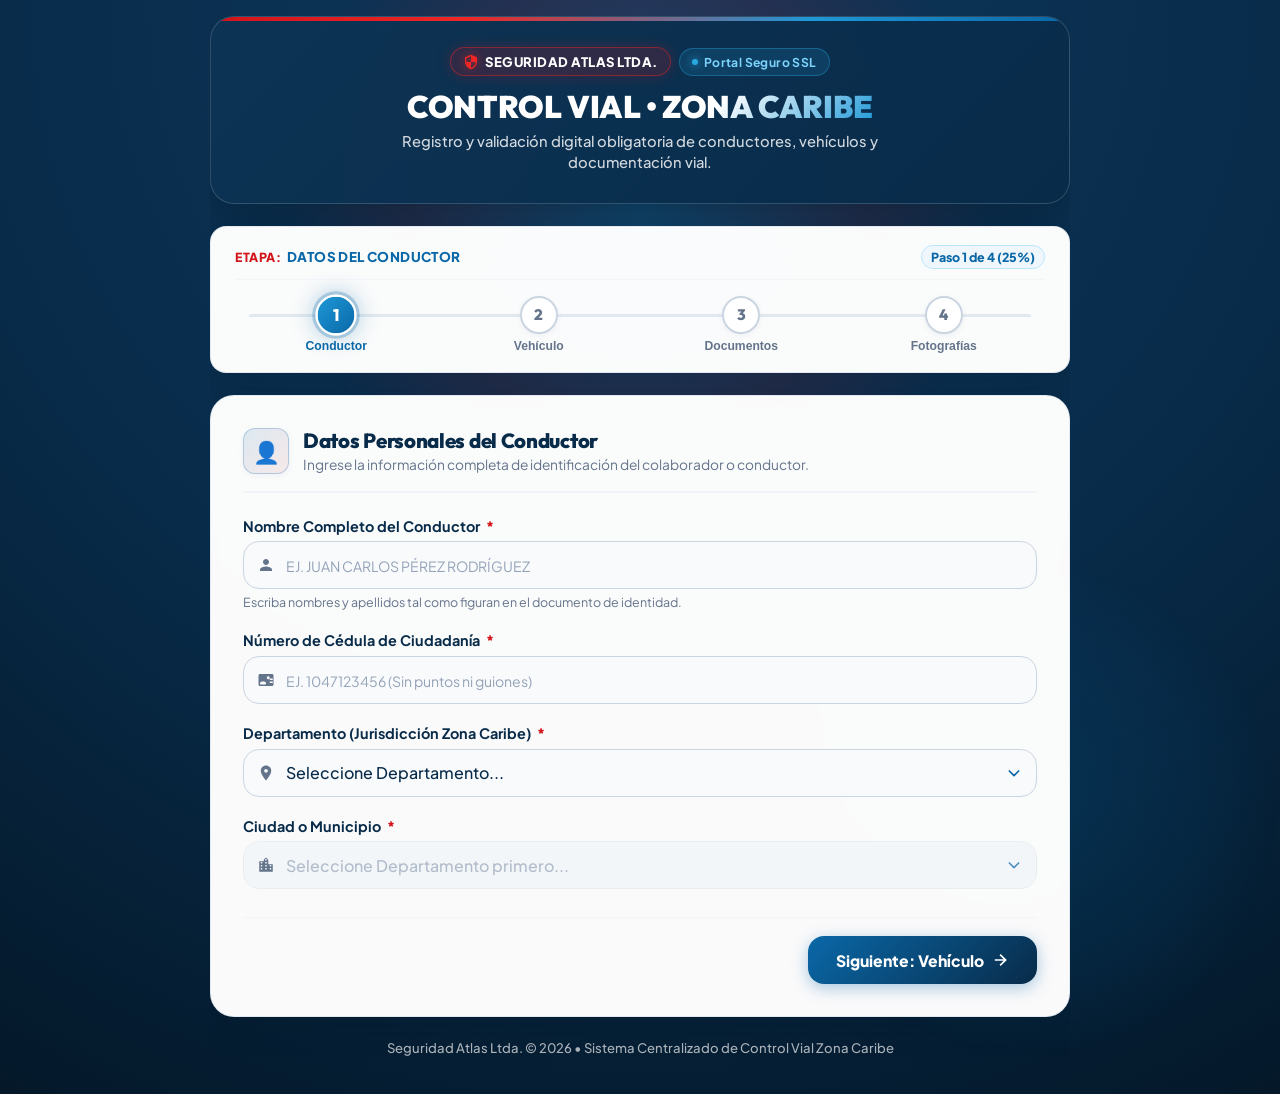
==== commit be5a17a0: "ajuste de colores" ====
--- a/google_apps_script_index.html
+++ b/google_apps_script_index.html
@@ -8,27 +8,51 @@
   <!-- Modern Google Fonts -->
   <link rel="preconnect" href="https://fonts.googleapis.com">
   <link rel="preconnect" href="https://fonts.gstatic.com" crossorigin>
-  <link href="https://fonts.googleapis.com/css2?family=Outfit:wght@400;500;600;700;800;900&family=Plus+Jakarta+Sans:wght@300;400;500;600;700;800&display=swap" rel="stylesheet">
+  <link href="https://fonts.googleapis.com/css2?family=Outfit:wght@400;500;600;700;800;900&family=Plus+Jakarta+Sans:wght@300;400;500;600;700;800&family=Caveat:wght@600;700&display=swap" rel="stylesheet">
   
   <style>
 /* ==========================================================================
    CONTROL VIAL - SEGURIDAD ATLAS (ZONA CARIBE)
-   100% Responsive Ultra-Modern Enterprise Design System
-   Zero-Horizontal-Scroll Guaranteed for All Mobile & Tablet Devices
+   Paleta Oficial Atlas: Rojo Institucional (#D3131A), Azul Rey (#0A68A8), 
+   Azul Marino (#082B49) y Celeste Órbita (#29A9E0)
+   100% Responsive Enterprise Design System & Zero Horizontal Scroll
    ========================================================================== */
 
 :root {
-  /* Brand Color Palette */
-  --primary-navy: #09172a;
-  --primary-navy-card: #0e2038;
-  --primary-blue: #1d68ff;
-  --primary-blue-hover: #0c54e8;
-  --primary-blue-glow: rgba(29, 104, 255, 0.35);
-  --primary-blue-light: #eef4ff;
+  /* Rojo Institucional Atlas */
+  --atlas-red: #d3131a;
+  --atlas-red-bright: #ee2726;
+  --atlas-red-dark: #8b0d11;
+  --atlas-red-glow: rgba(211, 19, 26, 0.35);
+  --atlas-red-light: #fef2f2;
+  --atlas-red-border: #fecaca;
+
+  /* Azul Rey Corporativo Atlas */
+  --atlas-blue: #0a68a8;
+  --atlas-blue-hover: #08568c;
+  --atlas-blue-bright: #1e98d7;
+  --atlas-blue-glow: rgba(10, 104, 168, 0.35);
+  --atlas-blue-light: #f0f7fc;
+  --atlas-blue-border: #bae6fd;
+
+  /* Azul Marino Institucional (Fondos y Contraste) */
+  --atlas-navy: #082b49;
+  --atlas-navy-card: #0d3455;
+  --atlas-navy-deep: #041829;
+  --atlas-navy-light: #164268;
+
+  /* Azul Celeste / Cyan (Órbita & Lema Atlas) */
+  --atlas-cyan: #0077b6;
+  --atlas-cyan-light: #29a9e0;
+  --atlas-cyan-glow: rgba(41, 169, 224, 0.3);
+
+  /* Sistema Semántico */
+  --primary-blue: var(--atlas-blue);
+  --primary-blue-hover: var(--atlas-blue-hover);
+  --primary-blue-light: var(--atlas-blue-light);
+  --primary-navy: var(--atlas-navy);
 
   --accent-amber: #f59e0b;
-  --accent-amber-hover: #d97706;
-  --accent-amber-glow: rgba(245, 158, 11, 0.3);
   --accent-gold: #fbbf24;
 
   --success-emerald: #10b981;
@@ -36,54 +60,49 @@
   --success-bg: #ecfdf5;
   --success-border: #a7f3d0;
 
-  --danger-crimson: #ef4444;
-  --danger-bg: #fef2f2;
-  --danger-border: #fecaca;
-
-  /* Surfaces & Backgrounds */
-  --bg-dark: #070f1e;
-  --bg-gradient: radial-gradient(circle at 50% 0%, #112544 0%, #081324 60%, #040912 100%);
+  --danger-crimson: var(--atlas-red);
+  --danger-bg: var(--atlas-red-light);
+  --danger-border: var(--atlas-red-border);
+
+  /* Superficies & Fondos */
+  --bg-gradient: radial-gradient(circle at 50% 0%, #0e375c 0%, #082b49 55%, #041829 100%);
   --card-bg: rgba(255, 255, 255, 0.98);
-  --card-glass: rgba(255, 255, 255, 0.92);
-  --card-border: rgba(226, 232, 240, 0.9);
+  --card-border: rgba(226, 232, 240, 0.95);
   --input-bg: #f8fafc;
   --input-bg-focus: #ffffff;
   --input-border: #cbd5e1;
-  --input-border-focus: #1d68ff;
-
-  /* Typography */
+  --input-border-focus: var(--atlas-blue);
+
+  /* Tipografía */
   --font-sans: 'Plus Jakarta Sans', -apple-system, BlinkMacSystemFont, 'Segoe UI', Roboto, Helvetica, Arial, sans-serif;
   --font-heading: 'Outfit', sans-serif;
-  --text-dark: #0f172a;
-  --text-secondary: #475569;
+  --font-tagline: 'Caveat', cursive;
+  --text-dark: #082b49;
+  --text-secondary: #334155;
   --text-muted: #64748b;
   --text-light: #f8fafc;
 
-  /* Shadows */
-  --shadow-sm: 0 2px 6px rgba(15, 23, 42, 0.04);
-  --shadow-md: 0 8px 24px -4px rgba(15, 23, 42, 0.08), 0 4px 8px -2px rgba(15, 23, 42, 0.04);
-  --shadow-lg: 0 20px 40px -10px rgba(9, 23, 42, 0.15), 0 1px 3px rgba(0, 0, 0, 0.05);
-  --shadow-xl: 0 25px 50px -12px rgba(0, 0, 0, 0.35);
-  --shadow-blue-glow: 0 0 25px rgba(29, 104, 255, 0.35);
-
-  /* Radius */
+  /* Sombras */
+  --shadow-sm: 0 2px 6px rgba(8, 43, 73, 0.05);
+  --shadow-md: 0 8px 24px -4px rgba(8, 43, 73, 0.1), 0 4px 8px -2px rgba(8, 43, 73, 0.04);
+  --shadow-lg: 0 20px 40px -10px rgba(4, 24, 41, 0.2), 0 1px 3px rgba(0, 0, 0, 0.05);
+  --shadow-xl: 0 25px 50px -12px rgba(4, 24, 41, 0.45);
+  --shadow-blue-glow: 0 0 22px rgba(10, 104, 168, 0.4);
+  --shadow-red-glow: 0 0 22px rgba(211, 19, 26, 0.4);
+
+  /* Bordes & Curvaturas */
   --radius-xs: 6px;
   --radius-sm: 10px;
   --radius-md: 16px;
   --radius-lg: 24px;
   --radius-pill: 9999px;
 
-  /* Transitions */
+  /* Transiciones */
   --transition-smooth: all 0.25s cubic-bezier(0.4, 0, 0.2, 1);
   --transition-bounce: all 0.3s cubic-bezier(0.34, 1.56, 0.64, 1);
 }
 
-/* ==========================================================================
-   CSS Reset & Responsive Anti-Overflow Setup
-   ========================================================================== */
-*,
-*::before,
-*::after {
+*, *::before, *::after {
   box-sizing: border-box;
   margin: 0;
   padding: 0;
@@ -98,7 +117,7 @@
   -webkit-font-smoothing: antialiased;
   -moz-osx-font-smoothing: grayscale;
   font-size: 16px;
-  background-color: #070f1e;
+  background-color: var(--atlas-navy-deep);
 }
 
 body {
@@ -118,23 +137,21 @@
   position: relative;
 }
 
-/* Safe responsive media */
 img, video, canvas, svg {
   max-width: 100%;
   height: auto;
   box-sizing: border-box;
 }
 
-/* Atmospheric Ambient Lighting (Contained to avoid overflow) */
 body::before {
   content: '';
   position: fixed;
-  top: -150px;
+  top: -160px;
   left: 50%;
   transform: translateX(-50%);
-  width: min(700px, 90vw);
-  height: min(700px, 90vw);
-  background: radial-gradient(circle, rgba(29, 104, 255, 0.18) 0%, rgba(245, 158, 11, 0.08) 45%, transparent 70%);
+  width: min(720px, 90vw);
+  height: min(720px, 90vw);
+  background: radial-gradient(circle, rgba(30, 152, 215, 0.22) 0%, rgba(211, 19, 26, 0.12) 45%, transparent 70%);
   pointer-events: none;
   z-index: 0;
 }
@@ -142,18 +159,15 @@
 body::after {
   content: '';
   position: fixed;
-  bottom: -150px;
+  bottom: -160px;
   right: 0;
-  width: min(450px, 70vw);
-  height: min(450px, 70vw);
-  background: radial-gradient(circle, rgba(16, 185, 129, 0.08) 0%, transparent 70%);
+  width: min(500px, 75vw);
+  height: min(500px, 75vw);
+  background: radial-gradient(circle, rgba(0, 119, 182, 0.16) 0%, rgba(10, 104, 168, 0.08) 50%, transparent 70%);
   pointer-events: none;
   z-index: 0;
 }
 
-/* ==========================================================================
-   Main App Container
-   ========================================================================== */
 .app-container {
   width: 100%;
   max-width: 860px;
@@ -164,14 +178,11 @@
   overflow-x: hidden;
 }
 
-/* ==========================================================================
-   Corporate Header Card
-   ========================================================================== */
 .header-card, .app-header {
-  background: linear-gradient(135deg, rgba(14, 32, 56, 0.92) 0%, rgba(9, 23, 42, 0.98) 100%);
+  background: linear-gradient(135deg, rgba(13, 52, 85, 0.95) 0%, rgba(8, 43, 73, 0.98) 100%);
   backdrop-filter: blur(20px);
   -webkit-backdrop-filter: blur(20px);
-  border: 1px solid rgba(255, 255, 255, 0.15);
+  border: 1px solid rgba(255, 255, 255, 0.16);
   border-radius: clamp(14px, 3vw, var(--radius-lg));
   padding: clamp(18px, 4vw, 30px) clamp(14px, 4vw, 28px);
   text-align: center;
@@ -190,7 +201,7 @@
   left: 0;
   right: 0;
   height: 4px;
-  background: linear-gradient(90deg, #1d68ff 0%, #f59e0b 50%, #10b981 100%);
+  background: linear-gradient(90deg, var(--atlas-red) 0%, var(--atlas-red-bright) 30%, var(--atlas-blue-bright) 70%, var(--atlas-blue) 100%);
 }
 
 .header-top-meta {
@@ -207,22 +218,23 @@
   display: inline-flex;
   align-items: center;
   gap: 6px;
-  background: rgba(245, 158, 11, 0.14);
-  border: 1px solid rgba(245, 158, 11, 0.35);
-  color: var(--accent-gold);
-  padding: 4px 10px;
+  background: rgba(211, 19, 26, 0.18);
+  border: 1px solid rgba(238, 39, 38, 0.45);
+  color: #ffffff;
+  padding: 5px 12px;
   border-radius: var(--radius-pill);
-  font-size: clamp(0.7rem, 2vw, 0.8rem);
+  font-size: clamp(0.72rem, 2vw, 0.82rem);
   font-weight: 800;
   letter-spacing: 0.5px;
   text-transform: uppercase;
-  box-shadow: 0 0 12px rgba(245, 158, 11, 0.15);
+  box-shadow: 0 0 14px rgba(211, 19, 26, 0.25);
 }
 
 .brand-badge svg {
-  width: 15px;
-  height: 15px;
-  fill: currentColor;
+  width: 16px;
+  height: 16px;
+  fill: var(--atlas-red-bright);
+  filter: drop-shadow(0 0 4px rgba(238, 39, 38, 0.6));
   flex-shrink: 0;
 }
 
@@ -230,10 +242,10 @@
   display: inline-flex;
   align-items: center;
   gap: 6px;
-  background: rgba(16, 185, 129, 0.12);
-  border: 1px solid rgba(16, 185, 129, 0.3);
-  color: #34d399;
-  padding: 4px 10px;
+  background: rgba(41, 169, 224, 0.14);
+  border: 1px solid rgba(41, 169, 224, 0.35);
+  color: #7dd3fc;
+  padding: 5px 12px;
   border-radius: var(--radius-pill);
   font-size: clamp(0.68rem, 2vw, 0.76rem);
   font-weight: 700;
@@ -244,22 +256,22 @@
   content: '';
   width: 6px;
   height: 6px;
-  background-color: #34d399;
+  background-color: var(--atlas-cyan-light);
   border-radius: 50%;
   display: inline-block;
-  box-shadow: 0 0 6px #34d399;
+  box-shadow: 0 0 8px var(--atlas-cyan-light);
   animation: pulse-dot 2s infinite ease-in-out;
   flex-shrink: 0;
 }
 
 @keyframes pulse-dot {
   0%, 100% { opacity: 1; transform: scale(1); }
-  50% { opacity: 0.4; transform: scale(0.8); }
+  50% { opacity: 0.35; transform: scale(0.8); }
 }
 
 .header-title {
   font-family: var(--font-heading);
-  font-size: clamp(1.25rem, 4.2vw, 1.9rem);
+  font-size: clamp(1.25rem, 4.2vw, 1.95rem);
   font-weight: 900;
   color: #ffffff;
   letter-spacing: -0.4px;
@@ -270,13 +282,13 @@
 }
 
 .header-title span {
-  background: linear-gradient(135deg, #ffffff 40%, #93c5fd 100%);
+  background: linear-gradient(135deg, #ffffff 30%, var(--atlas-blue-bright) 100%);
   -webkit-background-clip: text;
   -webkit-text-fill-color: transparent;
 }
 
 .header-subtitle {
-  color: rgba(255, 255, 255, 0.78);
+  color: rgba(255, 255, 255, 0.82);
   font-size: clamp(0.78rem, 2vw, 0.92rem);
   font-weight: 500;
   max-width: 580px;
@@ -286,9 +298,6 @@
   overflow-wrap: break-word;
 }
 
-/* ==========================================================================
-   Multi-Step Wizard Progress Stepper
-   ========================================================================== */
 .stepper-wrapper {
   background: var(--card-bg);
   border-radius: clamp(12px, 2.5vw, var(--radius-md));
@@ -328,25 +337,26 @@
 }
 
 .stepper-title-info span:first-child {
-  color: var(--accent-amber);
+  color: var(--atlas-red);
   font-size: clamp(0.7rem, 1.8vw, 0.78rem);
   font-weight: 800;
   letter-spacing: 0.5px;
 }
 
 .stepper-current-name {
-  color: var(--primary-blue);
+  color: var(--atlas-blue);
   font-weight: 800;
   overflow: hidden;
   text-overflow: ellipsis;
 }
 
 .stepper-pct-badge {
-  background: var(--primary-blue-light);
-  color: var(--primary-blue);
+  background: var(--atlas-blue-light);
+  color: var(--atlas-blue);
+  border: 1px solid var(--atlas-blue-border);
   font-weight: 800;
   font-size: clamp(0.7rem, 1.8vw, 0.78rem);
-  padding: 3px 8px;
+  padding: 3px 9px;
   border-radius: var(--radius-pill);
   flex-shrink: 0;
   white-space: nowrap;
@@ -377,12 +387,12 @@
   top: clamp(15px, 2.5vw, 18px);
   left: 14px;
   height: 3px;
-  background: linear-gradient(90deg, #1d68ff 0%, #f59e0b 100%);
+  background: linear-gradient(90deg, var(--atlas-red) 0%, var(--atlas-blue-bright) 50%, var(--atlas-blue) 100%);
   border-radius: 4px;
   z-index: 0;
   transition: width 0.4s cubic-bezier(0.4, 0, 0.2, 1);
   width: 0%;
-  box-shadow: 0 0 8px rgba(29, 104, 255, 0.4);
+  box-shadow: 0 0 10px rgba(10, 104, 168, 0.45);
 }
 
 .step-item {
@@ -428,21 +438,22 @@
 }
 
 .step-item:hover .step-circle {
-  border-color: var(--primary-blue);
+  border-color: var(--atlas-blue);
 }
 
 .step-item.active .step-circle {
-  background: linear-gradient(135deg, #1d68ff, #0c54e8);
+  background: linear-gradient(135deg, var(--atlas-blue-bright) 0%, var(--atlas-blue) 100%);
   border-color: #ffffff;
   color: #ffffff;
-  box-shadow: var(--shadow-blue-glow), 0 0 0 3px rgba(29, 104, 255, 0.2);
+  box-shadow: var(--shadow-blue-glow), 0 0 0 3px rgba(10, 104, 168, 0.25);
   transform: scale(1.08);
 }
 
 .step-item.completed .step-circle {
-  background: linear-gradient(135deg, #10b981, #059669);
+  background: linear-gradient(135deg, var(--atlas-red-bright) 0%, var(--atlas-red) 100%);
   border-color: #ffffff;
   color: #ffffff;
+  box-shadow: 0 0 10px rgba(211, 19, 26, 0.35);
 }
 
 .step-item.completed .step-circle span {
@@ -467,18 +478,15 @@
 }
 
 .step-item.active .step-label {
-  color: var(--primary-blue);
+  color: var(--atlas-blue);
   font-weight: 800;
 }
 
 .step-item.completed .step-label {
-  color: var(--text-dark);
+  color: var(--atlas-navy);
   font-weight: 700;
 }
 
-/* ==========================================================================
-   Card Section Panel
-   ========================================================================== */
 .form-card {
   background: var(--card-bg);
   border-radius: clamp(14px, 3vw, var(--radius-lg));
@@ -524,9 +532,9 @@
   width: clamp(38px, 5.5vw, 46px);
   height: clamp(38px, 5.5vw, 46px);
   border-radius: clamp(10px, 2vw, 12px);
-  background: linear-gradient(135deg, rgba(29, 104, 255, 0.12), rgba(245, 158, 11, 0.12));
-  border: 1px solid rgba(29, 104, 255, 0.2);
-  color: var(--primary-blue);
+  background: linear-gradient(135deg, rgba(10, 104, 168, 0.12), rgba(211, 19, 26, 0.08));
+  border: 1.5px solid rgba(10, 104, 168, 0.25);
+  color: var(--atlas-blue);
   display: flex;
   align-items: center;
   justify-content: center;
@@ -544,7 +552,7 @@
   font-family: var(--font-heading);
   font-size: clamp(1.05rem, 2.8vw, 1.28rem);
   font-weight: 800;
-  color: var(--primary-navy);
+  color: var(--atlas-navy);
   letter-spacing: -0.3px;
   line-height: 1.25;
   word-break: break-word;
@@ -558,9 +566,6 @@
   word-break: break-word;
 }
 
-/* ==========================================================================
-   Responsive Grid & Form Layout
-   ========================================================================== */
 .form-row-2 {
   display: grid;
   grid-template-columns: repeat(2, minmax(0, 1fr));
@@ -582,14 +587,14 @@
   gap: 4px;
   font-size: clamp(0.82rem, 2vw, 0.9rem);
   font-weight: 700;
-  color: var(--primary-navy);
+  color: var(--atlas-navy);
   margin-bottom: 6px;
   line-height: 1.3;
   word-break: break-word;
 }
 
 .form-label span.req, .form-label .req {
-  color: var(--danger-crimson);
+  color: var(--atlas-red);
   font-weight: 800;
   margin-left: 2px;
 }
@@ -625,10 +630,10 @@
   max-width: 100%;
   min-height: 48px;
   padding: 12px 14px 12px 42px;
-  font-size: 16px; /* Avoids automatic zoom on mobile devices */
+  font-size: 16px;
   font-family: inherit;
   font-weight: 500;
-  color: var(--text-dark);
+  color: var(--atlas-navy);
   background-color: var(--input-bg);
   border: 1.5px solid var(--input-border);
   border-radius: clamp(10px, 2vw, var(--radius-md));
@@ -646,15 +651,15 @@
 
 .form-control:focus,
 .form-select:focus {
-  border-color: var(--primary-blue);
+  border-color: var(--atlas-blue);
   background-color: var(--input-bg-focus);
-  box-shadow: 0 0 0 3px rgba(29, 104, 255, 0.15);
+  box-shadow: 0 0 0 3px rgba(10, 104, 168, 0.18);
 }
 
 .form-control.input-error,
 .form-select.input-error {
-  border-color: var(--danger-crimson);
-  background-color: var(--danger-bg);
+  border-color: var(--atlas-red);
+  background-color: var(--atlas-red-light);
   animation: shake 0.3s ease;
 }
 
@@ -666,7 +671,7 @@
 
 .form-control:focus + .input-icon,
 .input-wrapper:focus-within .input-icon {
-  color: var(--primary-blue);
+  color: var(--atlas-blue);
 }
 
 .form-control.uppercase {
@@ -681,7 +686,7 @@
 
 .form-select {
   cursor: pointer;
-  background-image: url("data:image/svg+xml,%3Csvg xmlns='http://www.w3.org/2000/svg' fill='none' viewBox='0 0 24 24' stroke='%2364748b' stroke-width='2.5'%3E%3Cpath stroke-linecap='round' stroke-linejoin='round' d='M19 9l-7 7-7-7'%3E%3C/path%3E%3C/svg%3E");
+  background-image: url("data:image/svg+xml,%3Csvg xmlns='http://www.w3.org/2000/svg' fill='none' viewBox='0 0 24 24' stroke='%230a68a8' stroke-width='2.5'%3E%3Cpath stroke-linecap='round' stroke-linejoin='round' d='M19 9l-7 7-7-7'%3E%3C/path%3E%3C/svg%3E");
   background-repeat: no-repeat;
   background-position: right 14px center;
   background-size: 16px;
@@ -703,9 +708,6 @@
   word-break: break-word;
 }
 
-/* ==========================================================================
-   Custom Radio Toggle Buttons (Owner Selector)
-   ========================================================================== */
 .toggle-group {
   display: grid;
   grid-template-columns: repeat(2, minmax(0, 1fr));
@@ -761,25 +763,22 @@
 }
 
 .toggle-option input[type="radio"]:checked + .toggle-btn.btn-si {
-  background: linear-gradient(135deg, rgba(29, 104, 255, 0.08), rgba(29, 104, 255, 0.02));
-  border-color: var(--primary-blue);
-  color: var(--primary-blue);
-  box-shadow: 0 4px 14px rgba(29, 104, 255, 0.16);
+  background: linear-gradient(135deg, rgba(10, 104, 168, 0.1), rgba(10, 104, 168, 0.03));
+  border-color: var(--atlas-blue);
+  color: var(--atlas-blue);
+  box-shadow: 0 4px 14px rgba(10, 104, 168, 0.2);
 }
 
 .toggle-option input[type="radio"]:checked + .toggle-btn.btn-no {
-  background: linear-gradient(135deg, rgba(239, 68, 68, 0.08), rgba(239, 68, 68, 0.02));
-  border-color: var(--danger-crimson);
-  color: var(--danger-crimson);
-  box-shadow: 0 4px 14px rgba(239, 68, 68, 0.16);
-}
-
-/* ==========================================================================
-   Conditional Box (Owner Info)
-   ========================================================================== */
+  background: linear-gradient(135deg, rgba(211, 19, 26, 0.1), rgba(211, 19, 26, 0.03));
+  border-color: var(--atlas-red);
+  color: var(--atlas-red);
+  box-shadow: 0 4px 14px rgba(211, 19, 26, 0.2);
+}
+
 .conditional-box {
-  background: linear-gradient(135deg, #f0f7ff 0%, #e6f0fa 100%);
-  border: 2px dashed rgba(29, 104, 255, 0.4);
+  background: linear-gradient(135deg, #f0f7fc 0%, #e3effa 100%);
+  border: 2px dashed rgba(10, 104, 168, 0.4);
   border-radius: clamp(12px, 2vw, var(--radius-md));
   padding: clamp(14px, 3vw, 22px);
   margin-top: 16px;
@@ -796,7 +795,7 @@
 .conditional-box-title {
   font-size: clamp(0.85rem, 2.2vw, 0.95rem);
   font-weight: 800;
-  color: var(--primary-blue);
+  color: var(--atlas-blue);
   margin-bottom: 14px;
   display: flex;
   align-items: center;
@@ -809,9 +808,6 @@
   flex-shrink: 0;
 }
 
-/* ==========================================================================
-   File Upload Cards & Responsive Grid (Camera vs File Selection)
-   ========================================================================== */
 .upload-grid {
   display: grid;
   grid-template-columns: repeat(auto-fit, minmax(min(100%, 240px), 1fr));
@@ -846,21 +842,21 @@
 }
 
 .upload-card:hover {
-  border-color: var(--primary-blue);
-  background: rgba(29, 104, 255, 0.02);
+  border-color: var(--atlas-blue);
+  background: rgba(10, 104, 168, 0.02);
   box-shadow: var(--shadow-md);
 }
 
 .upload-card.input-error {
-  border-color: var(--danger-crimson);
-  background-color: var(--danger-bg);
+  border-color: var(--atlas-red);
+  background-color: var(--atlas-red-light);
   animation: shake 0.3s ease;
 }
 
 .upload-card.has-file {
   border-style: solid;
   border-color: var(--success-emerald);
-  background: linear-gradient(135deg, rgba(16, 185, 129, 0.05), rgba(255, 255, 255, 0.95));
+  background: linear-gradient(135deg, rgba(16, 185, 129, 0.06), rgba(255, 255, 255, 0.98));
   box-shadow: 0 6px 18px rgba(16, 185, 129, 0.15);
 }
 
@@ -869,7 +865,7 @@
   height: clamp(38px, 5.5vw, 44px);
   border-radius: 50%;
   background: #f1f5f9;
-  color: var(--primary-blue);
+  color: var(--atlas-blue);
   display: flex;
   align-items: center;
   justify-content: center;
@@ -881,13 +877,13 @@
 
 .upload-card:hover .upload-icon {
   transform: scale(1.06);
-  background: var(--primary-blue-light);
+  background: var(--atlas-blue-light);
 }
 
 .upload-label {
   font-size: clamp(0.82rem, 2vw, 0.92rem);
   font-weight: 800;
-  color: var(--primary-navy);
+  color: var(--atlas-navy);
   margin-bottom: 3px;
   line-height: 1.3;
   word-break: break-word;
@@ -899,7 +895,6 @@
   margin-bottom: 10px;
 }
 
-/* Choice Buttons: Cámara vs Subir Archivo */
 .upload-choice-actions {
   display: flex;
   gap: 6px;
@@ -938,19 +933,20 @@
 }
 
 .btn-choice-cam {
-  background: linear-gradient(135deg, #1d68ff 0%, #0c54e8 100%);
+  background: linear-gradient(135deg, var(--atlas-blue) 0%, var(--atlas-navy) 100%);
   color: #ffffff;
-  box-shadow: 0 3px 10px rgba(29, 104, 255, 0.25);
+  box-shadow: 0 3px 10px rgba(10, 104, 168, 0.3);
 }
 
 .btn-choice-cam:hover {
+  background: linear-gradient(135deg, var(--atlas-blue-bright) 0%, var(--atlas-blue) 100%);
   transform: translateY(-2px);
-  box-shadow: 0 6px 14px rgba(29, 104, 255, 0.35);
+  box-shadow: 0 6px 14px rgba(10, 104, 168, 0.4);
 }
 
 .btn-choice-file {
   background: #f1f5f9;
-  color: var(--primary-navy);
+  color: var(--atlas-navy);
   border-color: #cbd5e1;
 }
 
@@ -960,7 +956,6 @@
   transform: translateY(-2px);
 }
 
-/* Previews */
 .preview-container {
   width: 100%;
   display: none;
@@ -992,7 +987,7 @@
   width: 100%;
   font-weight: 700;
   font-size: clamp(0.75rem, 1.8vw, 0.82rem);
-  color: var(--primary-navy);
+  color: var(--atlas-navy);
   box-sizing: border-box;
 }
 
@@ -1026,13 +1021,13 @@
   cursor: pointer;
   transition: var(--transition-smooth);
   background: #ffffff;
-  color: var(--primary-blue);
-  border: 1px solid var(--primary-blue);
+  color: var(--atlas-blue);
+  border: 1px solid var(--atlas-blue);
   box-sizing: border-box;
 }
 
 .btn-rechoice:hover, .btn-file-action:hover {
-  background: var(--primary-blue-light);
+  background: var(--atlas-blue-light);
 }
 
 .btn-remove-file, .btn-file-remove {
@@ -1044,13 +1039,13 @@
   cursor: pointer;
   transition: var(--transition-smooth);
   background: #ffffff;
-  color: var(--danger-crimson);
-  border: 1px solid var(--danger-crimson);
+  color: var(--atlas-red);
+  border: 1px solid var(--atlas-red);
   box-sizing: border-box;
 }
 
 .btn-remove-file:hover, .btn-file-remove:hover {
-  background: var(--danger-bg);
+  background: var(--atlas-red-light);
 }
 
 .upload-card.has-file .preview-container {
@@ -1083,9 +1078,6 @@
   border: 1px solid var(--success-border);
 }
 
-/* ==========================================================================
-   Checkbox Terms & Policies
-   ========================================================================== */
 .checkbox-container, .policy-box {
   display: flex;
   align-items: flex-start;
@@ -1101,14 +1093,14 @@
 }
 
 .checkbox-container:hover, .policy-box:hover {
-  border-color: #cbd5e1;
+  border-color: var(--atlas-blue-border);
   background: #ffffff;
 }
 
 .checkbox-container input[type="checkbox"], .policy-checkbox {
   width: 19px;
   height: 19px;
-  accent-color: var(--primary-blue);
+  accent-color: var(--atlas-red);
   cursor: pointer;
   margin-top: 2px;
   flex-shrink: 0;
@@ -1124,16 +1116,13 @@
 }
 
 .checkbox-label a, .policy-label a {
-  color: var(--primary-blue);
+  color: var(--atlas-blue);
   font-weight: 700;
   text-decoration: underline;
   text-underline-offset: 3px;
   word-break: break-word;
 }
 
-/* ==========================================================================
-   Navigation Action Buttons
-   ========================================================================== */
 .action-buttons {
   display: flex;
   justify-content: space-between;
@@ -1168,7 +1157,7 @@
 
 .btn-prev {
   background: #ffffff;
-  color: var(--primary-navy);
+  color: var(--atlas-navy);
   border: 1.5px solid #cbd5e1;
   box-shadow: var(--shadow-sm);
 }
@@ -1178,32 +1167,32 @@
   border-color: #94a3b8;
 }
 
-.btn-next,
+.btn-next {
+  background: linear-gradient(135deg, var(--atlas-blue) 0%, var(--atlas-navy) 100%);
+  color: #ffffff;
+  box-shadow: 0 4px 16px rgba(10, 104, 168, 0.35);
+  margin-left: auto;
+}
+
+.btn-next:hover {
+  background: linear-gradient(135deg, var(--atlas-blue-bright) 0%, var(--atlas-blue) 100%);
+  transform: translateY(-2px);
+  box-shadow: 0 8px 20px rgba(10, 104, 168, 0.45);
+}
+
 .btn-submit {
-  background: linear-gradient(135deg, #1d68ff 0%, #0c54e8 100%);
+  background: linear-gradient(135deg, var(--atlas-red-bright) 0%, var(--atlas-red-dark) 100%);
   color: #ffffff;
-  box-shadow: 0 4px 16px rgba(29, 104, 255, 0.35);
+  box-shadow: 0 6px 20px rgba(211, 19, 26, 0.4);
   margin-left: auto;
 }
 
-.btn-next:hover,
 .btn-submit:hover {
+  background: linear-gradient(135deg, #ff3838 0%, var(--atlas-red) 100%);
   transform: translateY(-2px);
-  box-shadow: 0 8px 20px rgba(29, 104, 255, 0.45);
-}
-
-.btn-submit {
-  background: linear-gradient(135deg, #1d68ff 0%, #059669 100%);
-  box-shadow: 0 6px 20px rgba(16, 185, 129, 0.35);
-}
-
-.btn-submit:hover {
-  box-shadow: 0 10px 25px rgba(16, 185, 129, 0.5);
-}
-
-/* ==========================================================================
-   Alert Banner & Toast
-   ========================================================================== */
+  box-shadow: 0 10px 26px rgba(211, 19, 26, 0.55);
+}
+
 .alert-box {
   padding: 12px 16px;
   border-radius: clamp(10px, 2vw, var(--radius-md));
@@ -1226,9 +1215,9 @@
 }
 
 .alert-danger {
-  background: var(--danger-bg);
-  border: 1.5px solid var(--danger-border);
-  color: #991b1b;
+  background: var(--atlas-red-light);
+  border: 1.5px solid var(--atlas-red-border);
+  color: var(--atlas-red-dark);
 }
 
 .alert-success {
@@ -1237,9 +1226,6 @@
   color: #065f46;
 }
 
-/* ==========================================================================
-   Loading Overlay & Responsive Modal
-   ========================================================================== */
 .loading-overlay {
   position: fixed;
   top: 0;
@@ -1248,7 +1234,7 @@
   bottom: 0;
   width: 100%;
   height: 100%;
-  background: rgba(7, 15, 30, 0.92);
+  background: rgba(4, 24, 41, 0.94);
   backdrop-filter: blur(14px);
   -webkit-backdrop-filter: blur(14px);
   display: flex;
@@ -1270,8 +1256,8 @@
 }
 
 .loading-card {
-  background: rgba(14, 32, 56, 0.96);
-  border: 1px solid rgba(255, 255, 255, 0.15);
+  background: rgba(13, 52, 85, 0.96);
+  border: 1px solid rgba(255, 255, 255, 0.18);
   border-radius: clamp(14px, 3vw, var(--radius-lg));
   padding: clamp(22px, 5vw, 36px) clamp(16px, 4vw, 36px);
   text-align: center;
@@ -1302,10 +1288,10 @@
   width: clamp(42px, 6vw, 52px);
   height: clamp(42px, 6vw, 52px);
   margin: 3px;
-  border: 3.5px solid var(--primary-blue);
+  border: 3.5px solid var(--atlas-blue-bright);
   border-radius: 50%;
   animation: spinner-ring 1.2s cubic-bezier(0.5, 0, 0.5, 1) infinite;
-  border-color: var(--accent-amber) transparent transparent transparent;
+  border-color: var(--atlas-red-bright) transparent transparent transparent;
 }
 
 .spinner-ring div:nth-child(1) { animation-delay: -0.45s; }
@@ -1327,7 +1313,7 @@
 }
 
 .loading-subtext {
-  color: rgba(255, 255, 255, 0.72);
+  color: rgba(255, 255, 255, 0.8);
   font-size: clamp(0.78rem, 2vw, 0.88rem);
   margin-top: 6px;
   line-height: 1.4;
@@ -1348,12 +1334,12 @@
   align-items: center;
   gap: 6px;
   font-size: clamp(0.74rem, 1.8vw, 0.82rem);
-  color: rgba(255, 255, 255, 0.6);
+  color: rgba(255, 255, 255, 0.65);
   line-height: 1.3;
 }
 
 .loading-step-item.active {
-  color: var(--accent-gold);
+  color: #7dd3fc;
   font-weight: 700;
 }
 
@@ -1362,9 +1348,6 @@
   font-weight: 700;
 }
 
-/* ==========================================================================
-   Success Modal Feedback
-   ========================================================================== */
 .custom-modal-overlay {
   position: fixed;
   top: 0;
@@ -1373,7 +1356,7 @@
   bottom: 0;
   width: 100%;
   height: 100%;
-  background: rgba(7, 15, 30, 0.9);
+  background: rgba(4, 24, 41, 0.92);
   backdrop-filter: blur(14px);
   display: flex;
   align-items: center;
@@ -1432,7 +1415,7 @@
   font-family: var(--font-heading);
   font-size: clamp(1.15rem, 3.2vw, 1.38rem);
   font-weight: 800;
-  color: var(--primary-navy);
+  color: var(--atlas-navy);
   margin-bottom: 6px;
   word-break: break-word;
 }
@@ -1446,7 +1429,7 @@
 }
 
 .btn-modal-close {
-  background: var(--primary-blue);
+  background: linear-gradient(135deg, var(--atlas-blue) 0%, var(--atlas-navy) 100%);
   color: #ffffff;
   border: none;
   min-height: 46px;
@@ -1462,12 +1445,9 @@
 }
 
 .btn-modal-close:hover {
-  background: var(--primary-blue-hover);
-}
-
-/* ==========================================================================
-   Live WebRTC Camera Modal (PC / Mobile)
-   ========================================================================== */
+  background: linear-gradient(135deg, var(--atlas-blue-bright) 0%, var(--atlas-blue) 100%);
+}
+
 .camera-modal-overlay {
   position: fixed;
   top: 0;
@@ -1476,7 +1456,7 @@
   bottom: 0;
   width: 100%;
   height: 100%;
-  background: rgba(4, 10, 20, 0.96);
+  background: rgba(4, 24, 41, 0.96);
   backdrop-filter: blur(14px);
   -webkit-backdrop-filter: blur(14px);
   display: flex;
@@ -1497,8 +1477,8 @@
 }
 
 .camera-modal-card {
-  background: #0d1e34;
-  border: 1px solid rgba(255, 255, 255, 0.15);
+  background: var(--atlas-navy-card);
+  border: 1px solid rgba(255, 255, 255, 0.18);
   border-radius: clamp(14px, 3vw, var(--radius-lg));
   max-width: 560px;
   width: 100%;
@@ -1516,7 +1496,7 @@
   align-items: center;
   justify-content: space-between;
   padding: 12px 16px;
-  border-bottom: 1px solid rgba(255, 255, 255, 0.1);
+  border-bottom: 1px solid rgba(255, 255, 255, 0.12);
   width: 100%;
   box-sizing: border-box;
 }
@@ -1535,12 +1515,12 @@
 }
 
 .camera-modal-title svg {
-  color: var(--accent-amber);
+  color: var(--atlas-red-bright);
   flex-shrink: 0;
 }
 
 .btn-camera-close {
-  background: rgba(255, 255, 255, 0.1);
+  background: rgba(255, 255, 255, 0.12);
   border: none;
   color: #ffffff;
   width: 32px;
@@ -1557,7 +1537,7 @@
 }
 
 .btn-camera-close:hover {
-  background: rgba(239, 68, 68, 0.8);
+  background: rgba(211, 19, 26, 0.85);
 }
 
 .camera-stream-wrapper {
@@ -1602,7 +1582,7 @@
 .camera-guide-box {
   width: min(85%, 360px);
   height: min(70%, 220px);
-  border: 2px dashed rgba(255, 255, 255, 0.65);
+  border: 2px dashed rgba(255, 255, 255, 0.7);
   border-radius: 10px;
   box-shadow: 0 0 0 9999px rgba(0, 0, 0, 0.35);
   box-sizing: border-box;
@@ -1622,7 +1602,7 @@
 
 .camera-controls {
   padding: 14px 16px;
-  background: #09172a;
+  background: var(--atlas-navy-deep);
   border-top: 1px solid rgba(255, 255, 255, 0.08);
   width: 100%;
   box-sizing: border-box;
@@ -1686,14 +1666,14 @@
   width: 100%;
   height: 100%;
   border-radius: 50%;
-  background: #1d68ff;
+  background: var(--atlas-red);
   border: 3px solid #ffffff;
   transition: transform 0.15s ease;
 }
 
 .btn-cam-capture:active .btn-cam-shutter-inner {
   transform: scale(0.88);
-  background: #0c54e8;
+  background: var(--atlas-red-dark);
 }
 
 .btn-camera-review {
@@ -1721,17 +1701,14 @@
 }
 
 .btn-cam-confirm {
-  background: linear-gradient(135deg, #10b981 0%, #059669 100%);
+  background: linear-gradient(135deg, var(--atlas-blue-bright) 0%, var(--atlas-blue) 100%);
   color: #ffffff;
-  box-shadow: 0 4px 14px rgba(16, 185, 129, 0.35);
-}
-
-/* ==========================================================================
-   Footer
-   ========================================================================== */
+  box-shadow: 0 4px 14px rgba(10, 104, 168, 0.35);
+}
+
 .footer-text {
   text-align: center;
-  color: rgba(255, 255, 255, 0.6);
+  color: rgba(255, 255, 255, 0.68);
   font-size: clamp(0.72rem, 1.8vw, 0.82rem);
   margin-top: clamp(14px, 3vw, 22px);
   font-weight: 500;
@@ -1741,18 +1718,12 @@
   box-sizing: border-box;
 }
 
-/* ==========================================================================
-   Comprehensive Media Queries for 100% Responsiveness & No Scroll
-   ========================================================================== */
-
-/* 1. Standard Laptops & Tablets Landscape (769px - 1199px) */
 @media (min-width: 769px) and (max-width: 1199px) {
   .upload-grid {
     grid-template-columns: repeat(2, minmax(0, 1fr));
   }
 }
 
-/* 2. Tablets Portrait & Large Phones (481px - 768px) */
 @media (max-width: 768px) {
   .upload-grid {
     grid-template-columns: repeat(2, minmax(0, 1fr));
@@ -1763,7 +1734,6 @@
   }
 }
 
-/* 3. Mobile Devices (< 640px) */
 @media (max-width: 640px) {
   body {
     padding: max(10px, env(safe-area-inset-top)) max(8px, env(safe-area-inset-right)) max(28px, env(safe-area-inset-bottom)) max(8px, env(safe-area-inset-left));
@@ -1805,7 +1775,6 @@
   }
 }
 
-/* 4. Small Phones (< 400px) */
 @media (max-width: 400px) {
   body {
     padding: max(8px, env(safe-area-inset-top)) max(6px, env(safe-area-inset-right)) max(24px, env(safe-area-inset-bottom)) max(6px, env(safe-area-inset-left));
@@ -1849,7 +1818,6 @@
   }
 }
 
-/* 5. Extra Small Phones (< 340px) */
 @media (max-width: 340px) {
   .step-label {
     display: none;
@@ -1958,7 +1926,7 @@
           </label>
           <div class="input-wrapper">
             <span class="input-icon">
-              <svg viewBox="0 0 24 24"><path d="M20 4H4c-1.11 0-1.99.89-1.99 2L2 18c0 1.11.89 2 2 2h16c1.11 0 2-.89 2-2V6c0-1.11-.89-2-2-2zm-1 14H5c-.55 0-1-.45-1-1v-1c0-1.1 1.9-2 4-2s4 .9 4 2v1c0 .55-.45 1-1 1zm-4-7c-1.1 0-2-.9-2-2s.9-2 2-2 2 .9 2 2-.9 2-2 2zm6 5h-4v-2h4v2zm0-4h-4v-2h4v2z"/></svg>
+              <svg viewBox="0 0 24 24"><path d="M20 4H4c-1.11 0-1.99.89-1.99 2L2 18c0 1.11.89 2 2 2h16c1.11 0 2-.89 2-2V6c0-1.1-.89-2-2-2zm-1 14H5c-.55 0-1-.45-1-1v-1c0-1.1 1.9-2 4-2s4 .9 4 2v1c0 .55-.45 1-1 1zm-4-7c-1.1 0-2-.9-2-2s.9-2 2-2 2 .9 2 2-.9 2-2 2zm6 5h-4v-2h4v2zm0-4h-4v-2h4v2z"/></svg>
             </span>
             <input type="number" id="documento" class="form-control" placeholder="EJ. 1047123456 (Sin puntos ni guiones)" required inputmode="numeric">
           </div>
@@ -2060,7 +2028,7 @@
             <svg width="20" height="20" viewBox="0 0 24 24" fill="currentColor"><path d="M11 7h2v2h-2zm0 4h2v6h-2zm1-9C6.48 2 2 6.48 2 12s4.48 10 10 10 10-4.48 10-10S17.52 2 12 2zm0 18c-4.41 0-8-3.59-8-8s3.59-8 8-8 8 3.59 8 8-3.59 8-8 8z"/></svg>
             Información del Propietario Real del Vehículo
           </div>
-
+          
           <div class="form-group">
             <label class="form-label" for="nombre_propietario">Nombre Completo del Propietario <span class="req">*</span></label>
             <div class="input-wrapper">
@@ -2075,7 +2043,7 @@
             <label class="form-label" for="doc_propietario">Cédula del Propietario <span class="req">*</span></label>
             <div class="input-wrapper">
               <span class="input-icon">
-                <svg viewBox="0 0 24 24"><path d="M20 4H4c-1.11 0-1.99.89-1.99 2L2 18c0 1.11.89 2 2 2h16c1.11 0 2-.89 2-2V6c0-1.11-.89-2-2-2zm-1 14H5c-.55 0-1-.45-1-1v-1c0-1.1 1.9-2 4-2s4 .9 4 2v1c0 .55-.45 1-1 1zm-4-7c-1.1 0-2-.9-2-2s.9-2 2-2 2 .9 2 2-.9 2-2 2zm6 5h-4v-2h4v2zm0-4h-4v-2h4v2z"/></svg>
+                <svg viewBox="0 0 24 24"><path d="M20 4H4c-1.11 0-1.99.89-1.99 2L2 18c0 1.11.89 2 2 2h16c1.11 0 2-.89 2-2V6c0-1.1-.89-2-2-2zm-1 14H5c-.55 0-1-.45-1-1v-1c0-1.1 1.9-2 4-2s4 .9 4 2v1c0 .55-.45 1-1 1zm-4-7c-1.1 0-2-.9-2-2s.9-2 2-2 2 .9 2 2-.9 2-2 2zm6 5h-4v-2h4v2zm0-4h-4v-2h4v2z"/></svg>
               </span>
               <input type="number" id="doc_propietario" class="form-control" placeholder="NÚMERO DE CÉDULA" inputmode="numeric">
             </div>
@@ -2125,16 +2093,11 @@
             
             <div class="upload-choice-actions">
               <button type="button" class="btn-choice btn-choice-cam" onclick="triggerUpload('cedula_frente', 'cam')">
-                <svg width="17" height="17" viewBox="0 0 24 24" fill="currentColor">
-                  <path d="M12 15.2a3.2 3.2 0 1 0 0-6.4 3.2 3.2 0 0 0 0 6.4z"/>
-                  <path d="M9 2L7.17 4H4c-1.1 0-2 .9-2 2v12c0 1.1.9 2 2 2h16c1.1 0 2-.9 2-2V6c0-1.1-.9-2-2-2h-3.17L15 2H9zm3 15c-2.76 0-5-2.24-5-5s2.24-5 5-5 5 2.24 5 5-2.24 5-5 5z"/>
-                </svg>
+                <svg width="17" height="17" viewBox="0 0 24 24" fill="currentColor"><path d="M12 15.2a3.2 3.2 0 1 0 0-6.4 3.2 3.2 0 0 0 0 6.4z"/><path d="M9 2L7.17 4H4c-1.1 0-2 .9-2 2v12c0 1.1.9 2 2 2h16c1.1 0 2-.9 2-2V6c0-1.1-.9-2-2-2h-3.17L15 2H9zm3 15c-2.76 0-5-2.24-5-5s2.24-5 5-5 5 2.24 5 5-2.24 5-5 5z"/></svg>
                 Usar Cámara
               </button>
               <button type="button" class="btn-choice btn-choice-file" onclick="triggerUpload('cedula_frente', 'file')">
-                <svg width="17" height="17" viewBox="0 0 24 24" fill="currentColor">
-                  <path d="M19.35 10.04C18.67 6.59 15.64 4 12 4 9.11 4 6.6 5.64 5.35 8.04 2.34 8.36 0 10.91 0 14c0 3.31 2.69 6 6 6h13c2.76 0 5-2.24 5-5 0-2.64-2.05-4.78-4.65-4.96zM14 13v4h-4v-4H7l5-5 5 5h-3z"/>
-                </svg>
+                <svg width="17" height="17" viewBox="0 0 24 24" fill="currentColor"><path d="M19.35 10.04C18.67 6.59 15.64 4 12 4 9.11 4 6.6 5.64 5.35 8.04 2.34 8.36 0 10.91 0 14c0 3.31 2.69 6 6 6h13c2.76 0 5-2.24 5-5 0-2.64-2.05-4.78-4.65-4.96zM14 13v4h-4v-4H7l5-5 5 5h-3z"/></svg>
                 Subir Archivo
               </button>
             </div>
@@ -2160,16 +2123,11 @@
 
             <div class="upload-choice-actions">
               <button type="button" class="btn-choice btn-choice-cam" onclick="triggerUpload('cedula_respaldo', 'cam')">
-                <svg width="17" height="17" viewBox="0 0 24 24" fill="currentColor">
-                  <path d="M12 15.2a3.2 3.2 0 1 0 0-6.4 3.2 3.2 0 0 0 0 6.4z"/>
-                  <path d="M9 2L7.17 4H4c-1.1 0-2 .9-2 2v12c0 1.1.9 2 2 2h16c1.1 0 2-.9 2-2V6c0-1.1-.9-2-2-2h-3.17L15 2H9zm3 15c-2.76 0-5-2.24-5-5s2.24-5 5-5 5 2.24 5 5-2.24 5-5 5z"/>
-                </svg>
+                <svg width="17" height="17" viewBox="0 0 24 24" fill="currentColor"><path d="M12 15.2a3.2 3.2 0 1 0 0-6.4 3.2 3.2 0 0 0 0 6.4z"/><path d="M9 2L7.17 4H4c-1.1 0-2 .9-2 2v12c0 1.1.9 2 2 2h16c1.1 0 2-.9 2-2V6c0-1.1-.9-2-2-2h-3.17L15 2H9zm3 15c-2.76 0-5-2.24-5-5s2.24-5 5-5 5 2.24 5 5-2.24 5-5 5z"/></svg>
                 Usar Cámara
               </button>
               <button type="button" class="btn-choice btn-choice-file" onclick="triggerUpload('cedula_respaldo', 'file')">
-                <svg width="17" height="17" viewBox="0 0 24 24" fill="currentColor">
-                  <path d="M19.35 10.04C18.67 6.59 15.64 4 12 4 9.11 4 6.6 5.64 5.35 8.04 2.34 8.36 0 10.91 0 14c0 3.31 2.69 6 6 6h13c2.76 0 5-2.24 5-5 0-2.64-2.05-4.78-4.65-4.96zM14 13v4h-4v-4H7l5-5 5 5h-3z"/>
-                </svg>
+                <svg width="17" height="17" viewBox="0 0 24 24" fill="currentColor"><path d="M19.35 10.04C18.67 6.59 15.64 4 12 4 9.11 4 6.6 5.64 5.35 8.04 2.34 8.36 0 10.91 0 14c0 3.31 2.69 6 6 6h13c2.76 0 5-2.24 5-5 0-2.64-2.05-4.78-4.65-4.96zM14 13v4h-4v-4H7l5-5 5 5h-3z"/></svg>
                 Subir Archivo
               </button>
             </div>
@@ -2195,16 +2153,11 @@
 
             <div class="upload-choice-actions">
               <button type="button" class="btn-choice btn-choice-cam" onclick="triggerUpload('licencia_frente', 'cam')">
-                <svg width="17" height="17" viewBox="0 0 24 24" fill="currentColor">
-                  <path d="M12 15.2a3.2 3.2 0 1 0 0-6.4 3.2 3.2 0 0 0 0 6.4z"/>
-                  <path d="M9 2L7.17 4H4c-1.1 0-2 .9-2 2v12c0 1.1.9 2 2 2h16c1.1 0 2-.9 2-2V6c0-1.1-.9-2-2-2h-3.17L15 2H9zm3 15c-2.76 0-5-2.24-5-5s2.24-5 5-5 5 2.24 5 5-2.24 5-5 5z"/>
-                </svg>
+                <svg width="17" height="17" viewBox="0 0 24 24" fill="currentColor"><path d="M12 15.2a3.2 3.2 0 1 0 0-6.4 3.2 3.2 0 0 0 0 6.4z"/><path d="M9 2L7.17 4H4c-1.1 0-2 .9-2 2v12c0 1.1.9 2 2 2h16c1.1 0 2-.9 2-2V6c0-1.1-.9-2-2-2h-3.17L15 2H9zm3 15c-2.76 0-5-2.24-5-5s2.24-5 5-5 5 2.24 5 5-2.24 5-5 5z"/></svg>
                 Usar Cámara
               </button>
               <button type="button" class="btn-choice btn-choice-file" onclick="triggerUpload('licencia_frente', 'file')">
-                <svg width="17" height="17" viewBox="0 0 24 24" fill="currentColor">
-                  <path d="M19.35 10.04C18.67 6.59 15.64 4 12 4 9.11 4 6.6 5.64 5.35 8.04 2.34 8.36 0 10.91 0 14c0 3.31 2.69 6 6 6h13c2.76 0 5-2.24 5-5 0-2.64-2.05-4.78-4.65-4.96zM14 13v4h-4v-4H7l5-5 5 5h-3z"/>
-                </svg>
+                <svg width="17" height="17" viewBox="0 0 24 24" fill="currentColor"><path d="M19.35 10.04C18.67 6.59 15.64 4 12 4 9.11 4 6.6 5.64 5.35 8.04 2.34 8.36 0 10.91 0 14c0 3.31 2.69 6 6 6h13c2.76 0 5-2.24 5-5 0-2.64-2.05-4.78-4.65-4.96zM14 13v4h-4v-4H7l5-5 5 5h-3z"/></svg>
                 Subir Archivo
               </button>
             </div>
@@ -2230,16 +2183,11 @@
 
             <div class="upload-choice-actions">
               <button type="button" class="btn-choice btn-choice-cam" onclick="triggerUpload('licencia_respaldo', 'cam')">
-                <svg width="17" height="17" viewBox="0 0 24 24" fill="currentColor">
-                  <path d="M12 15.2a3.2 3.2 0 1 0 0-6.4 3.2 3.2 0 0 0 0 6.4z"/>
-                  <path d="M9 2L7.17 4H4c-1.1 0-2 .9-2 2v12c0 1.1.9 2 2 2h16c1.1 0 2-.9 2-2V6c0-1.1-.9-2-2-2h-3.17L15 2H9zm3 15c-2.76 0-5-2.24-5-5s2.24-5 5-5 5 2.24 5 5-2.24 5-5 5z"/>
-                </svg>
+                <svg width="17" height="17" viewBox="0 0 24 24" fill="currentColor"><path d="M12 15.2a3.2 3.2 0 1 0 0-6.4 3.2 3.2 0 0 0 0 6.4z"/><path d="M9 2L7.17 4H4c-1.1 0-2 .9-2 2v12c0 1.1.9 2 2 2h16c1.1 0 2-.9 2-2V6c0-1.1-.9-2-2-2h-3.17L15 2H9zm3 15c-2.76 0-5-2.24-5-5s2.24-5 5-5 5 2.24 5 5-2.24 5-5 5z"/></svg>
                 Usar Cámara
               </button>
               <button type="button" class="btn-choice btn-choice-file" onclick="triggerUpload('licencia_respaldo', 'file')">
-                <svg width="17" height="17" viewBox="0 0 24 24" fill="currentColor">
-                  <path d="M19.35 10.04C18.67 6.59 15.64 4 12 4 9.11 4 6.6 5.64 5.35 8.04 2.34 8.36 0 10.91 0 14c0 3.31 2.69 6 6 6h13c2.76 0 5-2.24 5-5 0-2.64-2.05-4.78-4.65-4.96zM14 13v4h-4v-4H7l5-5 5 5h-3z"/>
-                </svg>
+                <svg width="17" height="17" viewBox="0 0 24 24" fill="currentColor"><path d="M19.35 10.04C18.67 6.59 15.64 4 12 4 9.11 4 6.6 5.64 5.35 8.04 2.34 8.36 0 10.91 0 14c0 3.31 2.69 6 6 6h13c2.76 0 5-2.24 5-5 0-2.64-2.05-4.78-4.65-4.96zM14 13v4h-4v-4H7l5-5 5 5h-3z"/></svg>
                 Subir Archivo
               </button>
             </div>
@@ -2265,16 +2213,11 @@
 
             <div class="upload-choice-actions">
               <button type="button" class="btn-choice btn-choice-cam" onclick="triggerUpload('propiedad_frente', 'cam')">
-                <svg width="17" height="17" viewBox="0 0 24 24" fill="currentColor">
-                  <path d="M12 15.2a3.2 3.2 0 1 0 0-6.4 3.2 3.2 0 0 0 0 6.4z"/>
-                  <path d="M9 2L7.17 4H4c-1.1 0-2 .9-2 2v12c0 1.1.9 2 2 2h16c1.1 0 2-.9 2-2V6c0-1.1-.9-2-2-2h-3.17L15 2H9zm3 15c-2.76 0-5-2.24-5-5s2.24-5 5-5 5 2.24 5 5-2.24 5-5 5z"/>
-                </svg>
+                <svg width="17" height="17" viewBox="0 0 24 24" fill="currentColor"><path d="M12 15.2a3.2 3.2 0 1 0 0-6.4 3.2 3.2 0 0 0 0 6.4z"/><path d="M9 2L7.17 4H4c-1.1 0-2 .9-2 2v12c0 1.1.9 2 2 2h16c1.1 0 2-.9 2-2V6c0-1.1-.9-2-2-2h-3.17L15 2H9zm3 15c-2.76 0-5-2.24-5-5s2.24-5 5-5 5 2.24 5 5-2.24 5-5 5z"/></svg>
                 Usar Cámara
               </button>
               <button type="button" class="btn-choice btn-choice-file" onclick="triggerUpload('propiedad_frente', 'file')">
-                <svg width="17" height="17" viewBox="0 0 24 24" fill="currentColor">
-                  <path d="M19.35 10.04C18.67 6.59 15.64 4 12 4 9.11 4 6.6 5.64 5.35 8.04 2.34 8.36 0 10.91 0 14c0 3.31 2.69 6 6 6h13c2.76 0 5-2.24 5-5 0-2.64-2.05-4.78-4.65-4.96zM14 13v4h-4v-4H7l5-5 5 5h-3z"/>
-                </svg>
+                <svg width="17" height="17" viewBox="0 0 24 24" fill="currentColor"><path d="M19.35 10.04C18.67 6.59 15.64 4 12 4 9.11 4 6.6 5.64 5.35 8.04 2.34 8.36 0 10.91 0 14c0 3.31 2.69 6 6 6h13c2.76 0 5-2.24 5-5 0-2.64-2.05-4.78-4.65-4.96zM14 13v4h-4v-4H7l5-5 5 5h-3z"/></svg>
                 Subir Archivo
               </button>
             </div>
@@ -2300,16 +2243,11 @@
 
             <div class="upload-choice-actions">
               <button type="button" class="btn-choice btn-choice-cam" onclick="triggerUpload('propiedad_respaldo', 'cam')">
-                <svg width="17" height="17" viewBox="0 0 24 24" fill="currentColor">
-                  <path d="M12 15.2a3.2 3.2 0 1 0 0-6.4 3.2 3.2 0 0 0 0 6.4z"/>
-                  <path d="M9 2L7.17 4H4c-1.1 0-2 .9-2 2v12c0 1.1.9 2 2 2h16c1.1 0 2-.9 2-2V6c0-1.1-.9-2-2-2h-3.17L15 2H9zm3 15c-2.76 0-5-2.24-5-5s2.24-5 5-5 5 2.24 5 5-2.24 5-5 5z"/>
-                </svg>
+                <svg width="17" height="17" viewBox="0 0 24 24" fill="currentColor"><path d="M12 15.2a3.2 3.2 0 1 0 0-6.4 3.2 3.2 0 0 0 0 6.4z"/><path d="M9 2L7.17 4H4c-1.1 0-2 .9-2 2v12c0 1.1.9 2 2 2h16c1.1 0 2-.9 2-2V6c0-1.1-.9-2-2-2h-3.17L15 2H9zm3 15c-2.76 0-5-2.24-5-5s2.24-5 5-5 5 2.24 5 5-2.24 5-5 5z"/></svg>
                 Usar Cámara
               </button>
               <button type="button" class="btn-choice btn-choice-file" onclick="triggerUpload('propiedad_respaldo', 'file')">
-                <svg width="17" height="17" viewBox="0 0 24 24" fill="currentColor">
-                  <path d="M19.35 10.04C18.67 6.59 15.64 4 12 4 9.11 4 6.6 5.64 5.35 8.04 2.34 8.36 0 10.91 0 14c0 3.31 2.69 6 6 6h13c2.76 0 5-2.24 5-5 0-2.64-2.05-4.78-4.65-4.96zM14 13v4h-4v-4H7l5-5 5 5h-3z"/>
-                </svg>
+                <svg width="17" height="17" viewBox="0 0 24 24" fill="currentColor"><path d="M19.35 10.04C18.67 6.59 15.64 4 12 4 9.11 4 6.6 5.64 5.35 8.04 2.34 8.36 0 10.91 0 14c0 3.31 2.69 6 6 6h13c2.76 0 5-2.24 5-5 0-2.64-2.05-4.78-4.65-4.96zM14 13v4h-4v-4H7l5-5 5 5h-3z"/></svg>
                 Subir Archivo
               </button>
             </div>
@@ -2335,16 +2273,11 @@
 
             <div class="upload-choice-actions">
               <button type="button" class="btn-choice btn-choice-cam" onclick="triggerUpload('soat', 'cam')">
-                <svg width="17" height="17" viewBox="0 0 24 24" fill="currentColor">
-                  <path d="M12 15.2a3.2 3.2 0 1 0 0-6.4 3.2 3.2 0 0 0 0 6.4z"/>
-                  <path d="M9 2L7.17 4H4c-1.1 0-2 .9-2 2v12c0 1.1.9 2 2 2h16c1.1 0 2-.9 2-2V6c0-1.1-.9-2-2-2h-3.17L15 2H9zm3 15c-2.76 0-5-2.24-5-5s2.24-5 5-5 5 2.24 5 5-2.24 5-5 5z"/>
-                </svg>
+                <svg width="17" height="17" viewBox="0 0 24 24" fill="currentColor"><path d="M12 15.2a3.2 3.2 0 1 0 0-6.4 3.2 3.2 0 0 0 0 6.4z"/><path d="M9 2L7.17 4H4c-1.1 0-2 .9-2 2v12c0 1.1.9 2 2 2h16c1.1 0 2-.9 2-2V6c0-1.1-.9-2-2-2h-3.17L15 2H9zm3 15c-2.76 0-5-2.24-5-5s2.24-5 5-5 5 2.24 5 5-2.24 5-5 5z"/></svg>
                 Usar Cámara
               </button>
               <button type="button" class="btn-choice btn-choice-file" onclick="triggerUpload('soat', 'file')">
-                <svg width="17" height="17" viewBox="0 0 24 24" fill="currentColor">
-                  <path d="M19.35 10.04C18.67 6.59 15.64 4 12 4 9.11 4 6.6 5.64 5.35 8.04 2.34 8.36 0 10.91 0 14c0 3.31 2.69 6 6 6h13c2.76 0 5-2.24 5-5 0-2.64-2.05-4.78-4.65-4.96zM14 13v4h-4v-4H7l5-5 5 5h-3z"/>
-                </svg>
+                <svg width="17" height="17" viewBox="0 0 24 24" fill="currentColor"><path d="M19.35 10.04C18.67 6.59 15.64 4 12 4 9.11 4 6.6 5.64 5.35 8.04 2.34 8.36 0 10.91 0 14c0 3.31 2.69 6 6 6h13c2.76 0 5-2.24 5-5 0-2.64-2.05-4.78-4.65-4.96zM14 13v4h-4v-4H7l5-5 5 5h-3z"/></svg>
                 Subir PDF / Archivo
               </button>
             </div>
@@ -2370,16 +2303,11 @@
 
             <div class="upload-choice-actions">
               <button type="button" class="btn-choice btn-choice-cam" onclick="triggerUpload('tecno', 'cam')">
-                <svg width="17" height="17" viewBox="0 0 24 24" fill="currentColor">
-                  <path d="M12 15.2a3.2 3.2 0 1 0 0-6.4 3.2 3.2 0 0 0 0 6.4z"/>
-                  <path d="M9 2L7.17 4H4c-1.1 0-2 .9-2 2v12c0 1.1.9 2 2 2h16c1.1 0 2-.9 2-2V6c0-1.1-.9-2-2-2h-3.17L15 2H9zm3 15c-2.76 0-5-2.24-5-5s2.24-5 5-5 5 2.24 5 5-2.24 5-5 5z"/>
-                </svg>
+                <svg width="17" height="17" viewBox="0 0 24 24" fill="currentColor"><path d="M12 15.2a3.2 3.2 0 1 0 0-6.4 3.2 3.2 0 0 0 0 6.4z"/><path d="M9 2L7.17 4H4c-1.1 0-2 .9-2 2v12c0 1.1.9 2 2 2h16c1.1 0 2-.9 2-2V6c0-1.1-.9-2-2-2h-3.17L15 2H9zm3 15c-2.76 0-5-2.24-5-5s2.24-5 5-5 5 2.24 5 5-2.24 5-5 5z"/></svg>
                 Usar Cámara
               </button>
               <button type="button" class="btn-choice btn-choice-file" onclick="triggerUpload('tecno', 'file')">
-                <svg width="17" height="17" viewBox="0 0 24 24" fill="currentColor">
-                  <path d="M19.35 10.04C18.67 6.59 15.64 4 12 4 9.11 4 6.6 5.64 5.35 8.04 2.34 8.36 0 10.91 0 14c0 3.31 2.69 6 6 6h13c2.76 0 5-2.24 5-5 0-2.64-2.05-4.78-4.65-4.96zM14 13v4h-4v-4H7l5-5 5 5h-3z"/>
-                </svg>
+                <svg width="17" height="17" viewBox="0 0 24 24" fill="currentColor"><path d="M19.35 10.04C18.67 6.59 15.64 4 12 4 9.11 4 6.6 5.64 5.35 8.04 2.34 8.36 0 10.91 0 14c0 3.31 2.69 6 6 6h13c2.76 0 5-2.24 5-5 0-2.64-2.05-4.78-4.65-4.96zM14 13v4h-4v-4H7l5-5 5 5h-3z"/></svg>
                 Subir PDF / Archivo
               </button>
             </div>
@@ -2429,16 +2357,11 @@
 
             <div class="upload-choice-actions">
               <button type="button" class="btn-choice btn-choice-cam" onclick="triggerUpload('moto_derecha', 'cam')">
-                <svg width="17" height="17" viewBox="0 0 24 24" fill="currentColor">
-                  <path d="M12 15.2a3.2 3.2 0 1 0 0-6.4 3.2 3.2 0 0 0 0 6.4z"/>
-                  <path d="M9 2L7.17 4H4c-1.1 0-2 .9-2 2v12c0 1.1.9 2 2 2h16c1.1 0 2-.9 2-2V6c0-1.1-.9-2-2-2h-3.17L15 2H9zm3 15c-2.76 0-5-2.24-5-5s2.24-5 5-5 5 2.24 5 5-2.24 5-5 5z"/>
-                </svg>
+                <svg width="17" height="17" viewBox="0 0 24 24" fill="currentColor"><path d="M12 15.2a3.2 3.2 0 1 0 0-6.4 3.2 3.2 0 0 0 0 6.4z"/><path d="M9 2L7.17 4H4c-1.1 0-2 .9-2 2v12c0 1.1.9 2 2 2h16c1.1 0 2-.9 2-2V6c0-1.1-.9-2-2-2h-3.17L15 2H9zm3 15c-2.76 0-5-2.24-5-5s2.24-5 5-5 5 2.24 5 5-2.24 5-5 5z"/></svg>
                 Tomar Foto
               </button>
               <button type="button" class="btn-choice btn-choice-file" onclick="triggerUpload('moto_derecha', 'file')">
-                <svg width="17" height="17" viewBox="0 0 24 24" fill="currentColor">
-                  <path d="M19.35 10.04C18.67 6.59 15.64 4 12 4 9.11 4 6.6 5.64 5.35 8.04 2.34 8.36 0 10.91 0 14c0 3.31 2.69 6 6 6h13c2.76 0 5-2.24 5-5 0-2.64-2.05-4.78-4.65-4.96zM14 13v4h-4v-4H7l5-5 5 5h-3z"/>
-                </svg>
+                <svg width="17" height="17" viewBox="0 0 24 24" fill="currentColor"><path d="M19.35 10.04C18.67 6.59 15.64 4 12 4 9.11 4 6.6 5.64 5.35 8.04 2.34 8.36 0 10.91 0 14c0 3.31 2.69 6 6 6h13c2.76 0 5-2.24 5-5 0-2.64-2.05-4.78-4.65-4.96zM14 13v4h-4v-4H7l5-5 5 5h-3z"/></svg>
                 Subir Galería
               </button>
             </div>
@@ -2463,16 +2386,11 @@
 
             <div class="upload-choice-actions">
               <button type="button" class="btn-choice btn-choice-cam" onclick="triggerUpload('moto_izquierda', 'cam')">
-                <svg width="17" height="17" viewBox="0 0 24 24" fill="currentColor">
-                  <path d="M12 15.2a3.2 3.2 0 1 0 0-6.4 3.2 3.2 0 0 0 0 6.4z"/>
-                  <path d="M9 2L7.17 4H4c-1.1 0-2 .9-2 2v12c0 1.1.9 2 2 2h16c1.1 0 2-.9 2-2V6c0-1.1-.9-2-2-2h-3.17L15 2H9zm3 15c-2.76 0-5-2.24-5-5s2.24-5 5-5 5 2.24 5 5-2.24 5-5 5z"/>
-                </svg>
+                <svg width="17" height="17" viewBox="0 0 24 24" fill="currentColor"><path d="M12 15.2a3.2 3.2 0 1 0 0-6.4 3.2 3.2 0 0 0 0 6.4z"/><path d="M9 2L7.17 4H4c-1.1 0-2 .9-2 2v12c0 1.1.9 2 2 2h16c1.1 0 2-.9 2-2V6c0-1.1-.9-2-2-2h-3.17L15 2H9zm3 15c-2.76 0-5-2.24-5-5s2.24-5 5-5 5 2.24 5 5-2.24 5-5 5z"/></svg>
                 Tomar Foto
               </button>
               <button type="button" class="btn-choice btn-choice-file" onclick="triggerUpload('moto_izquierda', 'file')">
-                <svg width="17" height="17" viewBox="0 0 24 24" fill="currentColor">
-                  <path d="M19.35 10.04C18.67 6.59 15.64 4 12 4 9.11 4 6.6 5.64 5.35 8.04 2.34 8.36 0 10.91 0 14c0 3.31 2.69 6 6 6h13c2.76 0 5-2.24 5-5 0-2.64-2.05-4.78-4.65-4.96zM14 13v4h-4v-4H7l5-5 5 5h-3z"/>
-                </svg>
+                <svg width="17" height="17" viewBox="0 0 24 24" fill="currentColor"><path d="M19.35 10.04C18.67 6.59 15.64 4 12 4 9.11 4 6.6 5.64 5.35 8.04 2.34 8.36 0 10.91 0 14c0 3.31 2.69 6 6 6h13c2.76 0 5-2.24 5-5 0-2.64-2.05-4.78-4.65-4.96zM14 13v4h-4v-4H7l5-5 5 5h-3z"/></svg>
                 Subir Galería
               </button>
             </div>
@@ -2497,16 +2415,11 @@
 
             <div class="upload-choice-actions">
               <button type="button" class="btn-choice btn-choice-cam" onclick="triggerUpload('moto_frente', 'cam')">
-                <svg width="17" height="17" viewBox="0 0 24 24" fill="currentColor">
-                  <path d="M12 15.2a3.2 3.2 0 1 0 0-6.4 3.2 3.2 0 0 0 0 6.4z"/>
-                  <path d="M9 2L7.17 4H4c-1.1 0-2 .9-2 2v12c0 1.1.9 2 2 2h16c1.1 0 2-.9 2-2V6c0-1.1-.9-2-2-2h-3.17L15 2H9zm3 15c-2.76 0-5-2.24-5-5s2.24-5 5-5 5 2.24 5 5-2.24 5-5 5z"/>
-                </svg>
+                <svg width="17" height="17" viewBox="0 0 24 24" fill="currentColor"><path d="M12 15.2a3.2 3.2 0 1 0 0-6.4 3.2 3.2 0 0 0 0 6.4z"/><path d="M9 2L7.17 4H4c-1.1 0-2 .9-2 2v12c0 1.1.9 2 2 2h16c1.1 0 2-.9 2-2V6c0-1.1-.9-2-2-2h-3.17L15 2H9zm3 15c-2.76 0-5-2.24-5-5s2.24-5 5-5 5 2.24 5 5-2.24 5-5 5z"/></svg>
                 Tomar Foto
               </button>
               <button type="button" class="btn-choice btn-choice-file" onclick="triggerUpload('moto_frente', 'file')">
-                <svg width="17" height="17" viewBox="0 0 24 24" fill="currentColor">
-                  <path d="M19.35 10.04C18.67 6.59 15.64 4 12 4 9.11 4 6.6 5.64 5.35 8.04 2.34 8.36 0 10.91 0 14c0 3.31 2.69 6 6 6h13c2.76 0 5-2.24 5-5 0-2.64-2.05-4.78-4.65-4.96zM14 13v4h-4v-4H7l5-5 5 5h-3z"/>
-                </svg>
+                <svg width="17" height="17" viewBox="0 0 24 24" fill="currentColor"><path d="M19.35 10.04C18.67 6.59 15.64 4 12 4 9.11 4 6.6 5.64 5.35 8.04 2.34 8.36 0 10.91 0 14c0 3.31 2.69 6 6 6h13c2.76 0 5-2.24 5-5 0-2.64-2.05-4.78-4.65-4.96zM14 13v4h-4v-4H7l5-5 5 5h-3z"/></svg>
                 Subir Galería
               </button>
             </div>
@@ -2531,16 +2444,11 @@
 
             <div class="upload-choice-actions">
               <button type="button" class="btn-choice btn-choice-cam" onclick="triggerUpload('moto_trasera', 'cam')">
-                <svg width="17" height="17" viewBox="0 0 24 24" fill="currentColor">
-                  <path d="M12 15.2a3.2 3.2 0 1 0 0-6.4 3.2 3.2 0 0 0 0 6.4z"/>
-                  <path d="M9 2L7.17 4H4c-1.1 0-2 .9-2 2v12c0 1.1.9 2 2 2h16c1.1 0 2-.9 2-2V6c0-1.1-.9-2-2-2h-3.17L15 2H9zm3 15c-2.76 0-5-2.24-5-5s2.24-5 5-5 5 2.24 5 5-2.24 5-5 5z"/>
-                </svg>
+                <svg width="17" height="17" viewBox="0 0 24 24" fill="currentColor"><path d="M12 15.2a3.2 3.2 0 1 0 0-6.4 3.2 3.2 0 0 0 0 6.4z"/><path d="M9 2L7.17 4H4c-1.1 0-2 .9-2 2v12c0 1.1.9 2 2 2h16c1.1 0 2-.9 2-2V6c0-1.1-.9-2-2-2h-3.17L15 2H9zm3 15c-2.76 0-5-2.24-5-5s2.24-5 5-5 5 2.24 5 5-2.24 5-5 5z"/></svg>
                 Tomar Foto
               </button>
               <button type="button" class="btn-choice btn-choice-file" onclick="triggerUpload('moto_trasera', 'file')">
-                <svg width="17" height="17" viewBox="0 0 24 24" fill="currentColor">
-                  <path d="M19.35 10.04C18.67 6.59 15.64 4 12 4 9.11 4 6.6 5.64 5.35 8.04 2.34 8.36 0 10.91 0 14c0 3.31 2.69 6 6 6h13c2.76 0 5-2.24 5-5 0-2.64-2.05-4.78-4.65-4.96zM14 13v4h-4v-4H7l5-5 5 5h-3z"/>
-                </svg>
+                <svg width="17" height="17" viewBox="0 0 24 24" fill="currentColor"><path d="M19.35 10.04C18.67 6.59 15.64 4 12 4 9.11 4 6.6 5.64 5.35 8.04 2.34 8.36 0 10.91 0 14c0 3.31 2.69 6 6 6h13c2.76 0 5-2.24 5-5 0-2.64-2.05-4.78-4.65-4.96zM14 13v4h-4v-4H7l5-5 5 5h-3z"/></svg>
                 Subir Galería
               </button>
             </div>
@@ -2585,7 +2493,9 @@
   <!-- Loading Overlay -->
   <div class="loading-overlay" id="loadingOverlay">
     <div class="loading-card">
-      <div class="spinner-ring"><div></div><div></div><div></div><div></div></div>
+      <div class="spinner-ring">
+        <div></div><div></div><div></div><div></div>
+      </div>
       <div class="loading-text" id="loadingTitle">Procesando Registro Vial</div>
       <div class="loading-subtext" id="loadingDesc">Por favor espere mientras comprimimos las imágenes y sincronizamos con Google Drive.</div>
       
@@ -2603,15 +2513,12 @@
     <div class="camera-modal-card">
       <div class="camera-modal-header">
         <div class="camera-modal-title">
-          <svg width="20" height="20" viewBox="0 0 24 24" fill="currentColor">
-            <path d="M12 15.2a3.2 3.2 0 1 0 0-6.4 3.2 3.2 0 0 0 0 6.4z"/>
-            <path d="M9 2L7.17 4H4c-1.1 0-2 .9-2 2v12c0 1.1.9 2 2 2h16c1.1 0 2-.9 2-2V6c0-1.1-.9-2-2-2h-3.17L15 2H9zm3 15c-2.76 0-5-2.24-5-5s2.24-5 5-5 5 2.24 5 5-2.24 5-5 5z"/>
-          </svg>
+          <svg width="20" height="20" viewBox="0 0 24 24" fill="currentColor"><path d="M12 15.2a3.2 3.2 0 1 0 0-6.4 3.2 3.2 0 0 0 0 6.4z"/><path d="M9 2L7.17 4H4c-1.1 0-2 .9-2 2v12c0 1.1.9 2 2 2h16c1.1 0 2-.9 2-2V6c0-1.1-.9-2-2-2h-3.17L15 2H9zm3 15c-2.76 0-5-2.24-5-5s2.24-5 5-5 5 2.24 5 5-2.24 5-5 5z"/></svg>
           <span id="cameraModalFieldTitle">Cámara en Vivo</span>
         </div>
         <button type="button" class="btn-camera-close" onclick="closeLiveCamera()">✕</button>
       </div>
-      
+
       <div class="camera-stream-wrapper">
         <video id="cameraVideo" autoplay playsinline muted></video>
         <img id="cameraCapturedImg" alt="Foto Capturada" style="display: none;">
@@ -2661,16 +2568,15 @@
     </div>
   </div>
 
+  <!-- Embedded JavaScript Logic -->
   <script>
 /* ==========================================================================
    CONTROL VIAL - SEGURIDAD ATLAS (ZONA CARIBE)
    Lógica JavaScript ES6+ & Multi-step Wizard
    ========================================================================== */
 
-// Configuración de URL del Script en Google Apps Script
 const BACKEND_SCRIPT_URL = "https://script.google.com/macros/s/AKfycbw-lnHE2s_g8aXEdWeKOlIKJQiH0VA4rqiFaQt8O3MM5UqRM0uumZVcGVvaB8z5w49rFA/exec";
 
-// Datos de Municipios por Departamento de la Zona Caribe
 const MUNICIPIOS_ZONA_CARIBE = {
   ATLANTICO: [
     "BARRANQUILLA", "BARANOA", "CAMPO DE LA CRUZ", "CANDELARIA", "GALAPA",
@@ -2729,7 +2635,6 @@
   ]
 };
 
-// Nombres descriptivos de etapas
 const STEP_TITLES = [
   "Datos del Conductor",
   "Datos del Vehículo",
@@ -2737,7 +2642,6 @@
   "Fotografías del Vehículo"
 ];
 
-// Nombres legibles de campos para la cámara
 const FIELD_NAMES_MAP = {
   cedula_frente: "Cédula (Frente)",
   cedula_respaldo: "Cédula (Respaldo)",
@@ -2753,21 +2657,18 @@
   moto_trasera: "Parte Trasera del Vehículo (Placa)"
 };
 
-// Requerimientos de archivos por paso
 const STEP_REQUIRED_FILES = {
   3: ["cedula_frente", "cedula_respaldo", "licencia_frente", "licencia_respaldo", "propiedad_frente", "propiedad_respaldo", "soat", "tecno"],
   4: ["moto_derecha", "moto_izquierda", "moto_frente", "moto_trasera"]
 };
 
-// Estado Global de la App
 let currentStep = 1;
 const totalSteps = 4;
 const fileStore = {};
 
-// Estado de la Cámara WebRTC en Vivo
 let currentCameraField = null;
 let currentCameraStream = null;
-let currentFacingMode = "environment"; // "environment" o "user"
+let currentFacingMode = "environment";
 let capturedLiveBase64 = null;
 
 document.addEventListener("DOMContentLoaded", () => {
@@ -2778,9 +2679,6 @@
   initFormSubmit();
 });
 
-// ==========================================
-// Stepper & Navegación por Pasos
-// ==========================================
 function initStepper() {
   updateStepView();
 }
@@ -2791,7 +2689,6 @@
     currentStep = step;
     updateStepView();
   } else {
-    // Validar pasos anteriores
     let canProceed = true;
     for (let i = 1; i < step; i++) {
       if (!validateStep(i)) {
@@ -2807,7 +2704,6 @@
 }
 
 function updateStepView() {
-  // Ocultar todas las tarjetas y mostrar la activa
   document.querySelectorAll(".form-card").forEach((card, index) => {
     card.classList.remove("active");
     if (index + 1 === currentStep) {
@@ -2815,7 +2711,6 @@
     }
   });
 
-  // Actualizar círculos del stepper
   document.querySelectorAll(".step-item").forEach((item, index) => {
     const stepNum = index + 1;
     item.classList.remove("active", "completed");
@@ -2826,7 +2721,6 @@
     }
   });
 
-  // Actualizar títulos e indicadores de porcentaje
   const nameEl = document.getElementById("stepCurrentName");
   const pctBadge = document.getElementById("stepPctBadge");
   const progressBar = document.getElementById("progressBar");
@@ -2845,7 +2739,6 @@
     progressBar.style.width = `${barProgress}%`;
   }
 
-  // Desplazamiento suave hacia arriba
   window.scrollTo({ top: 0, behavior: 'smooth' });
 }
 
@@ -2865,9 +2758,6 @@
   }
 }
 
-// ==========================================
-// Validaciones por Paso
-// ==========================================
 function validateStep(step) {
   const activeCard = document.querySelector(`.form-card[data-step="${step}"]`);
   if (!activeCard) return true;
@@ -2875,7 +2765,6 @@
   let isValid = true;
   let firstInvalidInput = null;
 
-  // Validación de inputs tradicionales en Paso 1 y 2
   if (step === 1 || step === 2) {
     const requiredInputs = activeCard.querySelectorAll("[required]");
     requiredInputs.forEach((input) => {
@@ -2898,7 +2787,6 @@
     });
   }
 
-  // Validación de Archivos y Fotos en Paso 3 y 4
   if (step === 3 || step === 4) {
     const requiredList = STEP_REQUIRED_FILES[step] || [];
     requiredList.forEach((fieldKey) => {
@@ -2916,7 +2804,6 @@
       }
     });
 
-    // Validar checkbox de políticas en Paso 4
     if (step === 4) {
       const chk = document.getElementById("acepto_politica");
       if (chk && !chk.checked) {
@@ -2961,9 +2848,6 @@
   if (alertBox) alertBox.classList.remove("active");
 }
 
-// ==========================================
-// Selección de Departamento y Municipio
-// ==========================================
 function initDepartmentSelect() {
   const deptSelect = document.getElementById("departamento");
   const muniSelect = document.getElementById("ciudad");
@@ -2988,9 +2872,6 @@
   }
 }
 
-// ==========================================
-// Conmutador de Propietario (SÍ / NO)
-// ==========================================
 function initOwnerToggle() {
   const propSi = document.getElementById("prop_si");
   const propNo = document.getElementById("prop_no");
@@ -3022,29 +2903,20 @@
   }
 }
 
-// ==========================================
-// Carga y Selección de Archivos (Cámara vs Archivo)
-// ==========================================
-
-// Disparador principal de Cámara o Archivo
 window.triggerUpload = function(fieldKey, source) {
   if (source === "cam") {
-    // Si el navegador soporta WebRTC getUserMedia (PC Webcam o Móvil en Vivo)
     if (navigator.mediaDevices && typeof navigator.mediaDevices.getUserMedia === "function") {
       openLiveCamera(fieldKey);
     } else {
-      // Fallback a input estándar con capture
       const camInput = document.getElementById(`${fieldKey}_cam`);
       if (camInput) camInput.click();
     }
   } else {
-    // Subir Archivo tradicional
     const fileInput = document.getElementById(`${fieldKey}_file`);
     if (fileInput) fileInput.click();
   }
 };
 
-// Cambiar archivo existente
 window.rechooseFile = function(fieldKey) {
   const card = document.querySelector(`.upload-card[data-field="${fieldKey}"]`);
   if (card) {
@@ -3054,7 +2926,6 @@
   }
 };
 
-// Quitar archivo existente
 window.removeFile = function(fieldKey) {
   delete fileStore[fieldKey];
   const camInput = document.getElementById(`${fieldKey}_cam`);
@@ -3114,16 +2985,12 @@
           if (badge) badge.textContent = "✓ PDF listo";
         }
 
-        // Comprimir y convertir a Base64
         fileStore[fieldKey] = await processFileToBase64(file);
       }
     });
   });
 }
 
-// ==========================================
-// Módulo de Cámara WebRTC en Vivo (PC y Móvil)
-// ==========================================
 async function openLiveCamera(fieldKey) {
   currentCameraField = fieldKey;
   const modal = document.getElementById("cameraModal");
@@ -3138,7 +3005,6 @@
     titleEl.textContent = FIELD_NAMES_MAP[fieldKey] ? `Cámara: ${FIELD_NAMES_MAP[fieldKey]}` : "Cámara en Vivo";
   }
 
-  // Resetear estados visuales
   if (videoEl) videoEl.style.display = "block";
   if (capturedImg) { capturedImg.style.display = "none"; capturedImg.src = ""; }
   if (guideOverlay) guideOverlay.style.display = "flex";
@@ -3174,7 +3040,6 @@
     }
   } catch (err) {
     console.warn("No se pudo iniciar el stream con facingMode:", currentFacingMode, err);
-    // Intento secundario con cualquier cámara disponible
     try {
       currentCameraStream = await navigator.mediaDevices.getUserMedia({ video: true, audio: false });
       if (videoEl) {
@@ -3184,7 +3049,6 @@
     } catch (fallbackErr) {
       closeLiveCamera();
       showAlert("No se pudo acceder a la cámara web. Por favor permita el acceso a la cámara en el navegador o use el botón 'Subir Archivo'.", "danger");
-      // Fallback al explorador/selector
       const camInput = document.getElementById(`${currentCameraField}_cam`);
       if (camInput) camInput.click();
     }
@@ -3247,14 +3111,12 @@
     return;
   }
 
-  // Guardar en fileStore
   const base64Clean = capturedLiveBase64.split(",")[1];
   fileStore[currentCameraField] = {
     base64: base64Clean,
     mimeType: "image/jpeg"
   };
 
-  // Actualizar tarjeta UI
   const card = document.querySelector(`.upload-card[data-field="${currentCameraField}"]`);
   if (card) {
     card.classList.add("has-file");
@@ -3291,7 +3153,6 @@
   currentCameraField = null;
 };
 
-// Compresión y conversión de imagen/PDF a Base64
 async function processFileToBase64(file) {
   if (!file) return null;
 
@@ -3341,9 +3202,6 @@
   });
 }
 
-// ==========================================
-// Envío del Formulario al Backend GAS
-// ==========================================
 function initFormSubmit() {
   const form = document.getElementById("formVial");
   if (form) {
@@ -3355,7 +3213,6 @@
       const loadingOverlay = document.getElementById("loadingOverlay");
       if (loadingOverlay) loadingOverlay.classList.add("active");
 
-      // Progreso simulado para feedback visual premium
       const lStep2 = document.getElementById("lStep2");
       const lStep3 = document.getElementById("lStep3");
       const lStep4 = document.getElementById("lStep4");
@@ -3405,7 +3262,6 @@
           if (modal) modal.classList.add("active");
         };
 
-        // Si corre dentro del entorno de Google Apps Script
         if (typeof google !== "undefined" && google.script && google.script.run) {
           google.script.run
             .withSuccessHandler((res) => {
@@ -3419,7 +3275,6 @@
             })
             .procesarFormulario(payload);
         } else {
-          // Si corre en un servidor web externo o localhost usando fetch
           await fetch(BACKEND_SCRIPT_URL, {
             method: "POST",
             mode: "no-cors",
